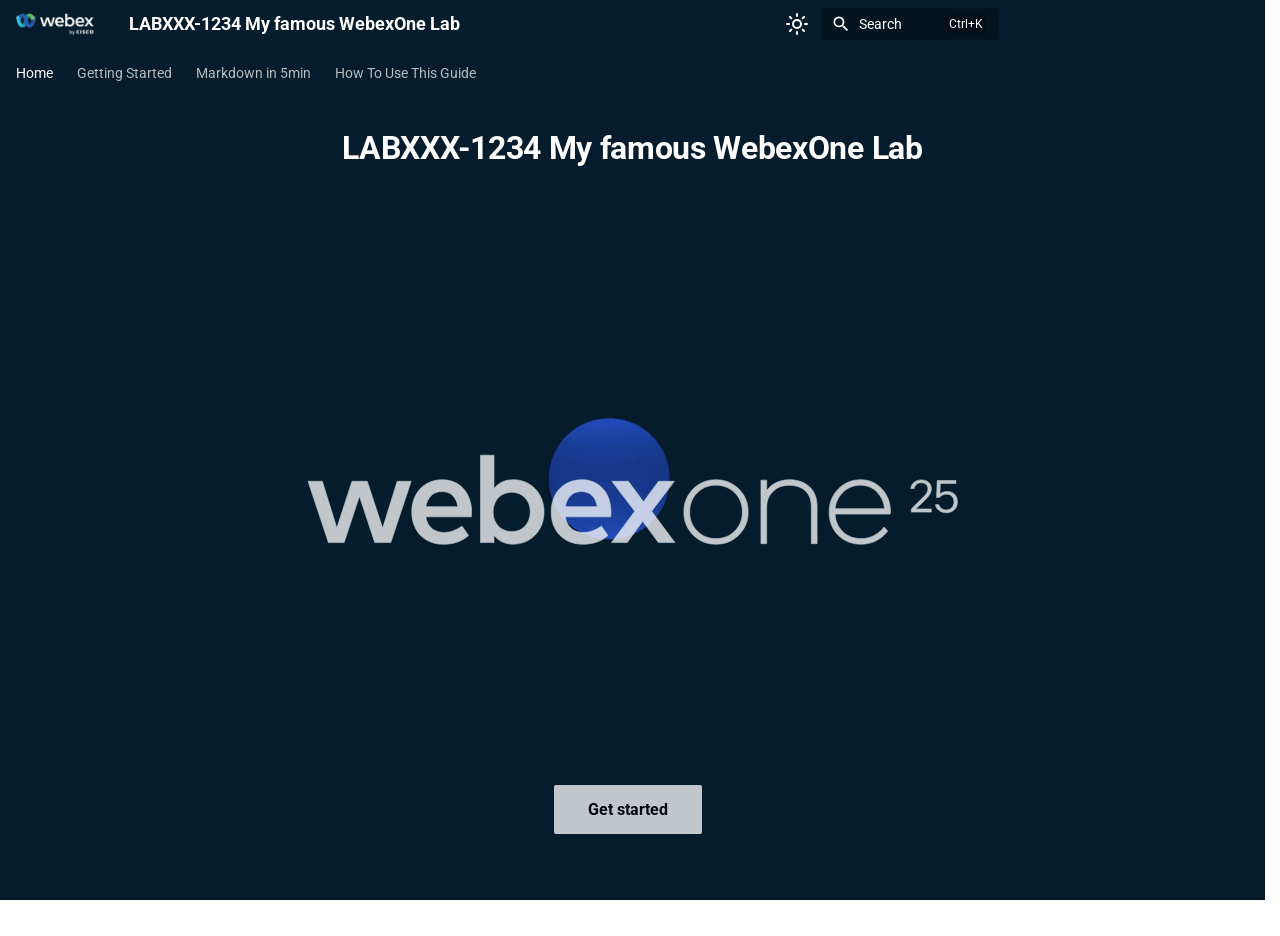
==== site/index.html @ 2a66da21 "first init" ====
<!-- Custom HTML site displayed as the Home chapter -->


<!doctype html>
<html lang="en" class="no-js">
  <head>
    
      <meta charset="utf-8">
      <meta name="viewport" content="width=device-width,initial-scale=1">
      
        <meta name="description" content="LABXXX-1234 My famous WebexOne Lab">
      
      
        <meta name="author" content="<your name here>">
      
      
      
      
        <link rel="next" href="./intro/">
      
      
        
      
      
      <link rel="icon" href="./template_assets/webex75.png">
      <meta name="generator" content="zensical-0.0.27">
    
    
      
        <title>Home - LABXXX-1234 My famous WebexOne Lab</title>
      
    
    
      
        
      
      <link rel="stylesheet" href="./assets/stylesheets/classic/main.d9d44b50.min.css">
      
        
          
        
        <link rel="stylesheet" href="./assets/stylesheets/classic/palette.7dc9a0ad.min.css">
      
      


    
    
      
    
    
      
        
        
        <link rel="preconnect" href="https://fonts.gstatic.com" crossorigin>
        <link rel="stylesheet" href="https://fonts.googleapis.com/css?family=Roboto:300,300i,400,400i,500,500i,700,700i%7CRoboto+Mono:400,400i,700,700i&display=fallback">
        <style>:root{--md-text-font:"Roboto";--md-code-font:"Roboto Mono"}</style>
      
    
    
      <link rel="stylesheet" href="./stylesheets/extra.css">
    
    <script>__md_scope=new URL(".",location),__md_hash=e=>[...e].reduce(((e,t)=>(e<<5)-e+t.charCodeAt(0)),0),__md_get=(e,t=localStorage,a=__md_scope)=>JSON.parse(t.getItem(a.pathname+"."+e)),__md_set=(e,t,a=localStorage,_=__md_scope)=>{try{a.setItem(_.pathname+"."+e,JSON.stringify(t))}catch(e){}},document.documentElement.setAttribute("data-platform",navigator.platform)</script>
    
      

    
    
  </head>
  
  
    
    
      
    
    
    
    
    <body dir="ltr" data-md-color-scheme="default" data-md-color-primary="indigo" data-md-color-accent="indigo">
  
    
    <input class="md-toggle" data-md-toggle="drawer" type="checkbox" id="__drawer" autocomplete="off">
    <input class="md-toggle" data-md-toggle="search" type="checkbox" id="__search" autocomplete="off">
    <label class="md-overlay" for="__drawer" aria-label="Navigation"></label>
    <div data-md-component="skip">
      
        <a href="#__skip" class="md-skip">
          Skip to content
        </a>
      
    </div>
    <div data-md-component="announce">
      
    </div>
    
    
      

<header class="md-header" data-md-component="header">
  <nav class="md-header__inner md-grid" aria-label="Header">
    <a href="" title="LABXXX-1234 My famous WebexOne Lab" class="md-header__button md-logo" aria-label="LABXXX-1234 My famous WebexOne Lab" data-md-component="logo">
      
  <img src="./template_assets/webexLogo91.png" alt="LABXXX-1234 My famous WebexOne Lab">

    </a>
    <label class="md-header__button md-icon" for="__drawer" aria-label="Navigation">
      
      <svg xmlns="http://www.w3.org/2000/svg" viewBox="0 0 24 24"><path d="M3 6h18v2H3zm0 5h18v2H3zm0 5h18v2H3z"/></svg>
    </label>
    <div class="md-header__title" data-md-component="header-title">
      <div class="md-header__ellipsis">
        <div class="md-header__topic">
          <span class="md-ellipsis">
            LABXXX-1234 My famous WebexOne Lab
          </span>
        </div>
        <div class="md-header__topic" data-md-component="header-topic">
          <span class="md-ellipsis">
            
              Home
            
          </span>
        </div>
      </div>
    </div>
    
      
        <form class="md-header__option" data-md-component="palette">
  
    
    
    
    <input class="md-option" data-md-color-media="none" data-md-color-scheme="default" data-md-color-primary="indigo" data-md-color-accent="indigo"  aria-label="Switch to dark mode"  type="radio" name="__palette" id="__palette_0">
    
      <label class="md-header__button md-icon" title="Switch to dark mode" for="__palette_1" hidden>
        <svg xmlns="http://www.w3.org/2000/svg" fill="none" stroke="currentColor" stroke-linecap="round" stroke-linejoin="round" stroke-width="2" class="lucide lucide-sun" viewBox="0 0 24 24"><circle cx="12" cy="12" r="4"/><path d="M12 2v2M12 20v2M4.93 4.93l1.41 1.41M17.66 17.66l1.41 1.41M2 12h2M20 12h2M6.34 17.66l-1.41 1.41M19.07 4.93l-1.41 1.41"/></svg>
      </label>
    
  
    
    
    
    <input class="md-option" data-md-color-media="none" data-md-color-scheme="slate" data-md-color-primary="indigo" data-md-color-accent="indigo"  aria-label="Switch to light mode"  type="radio" name="__palette" id="__palette_1">
    
      <label class="md-header__button md-icon" title="Switch to light mode" for="__palette_0" hidden>
        <svg xmlns="http://www.w3.org/2000/svg" fill="none" stroke="currentColor" stroke-linecap="round" stroke-linejoin="round" stroke-width="2" class="lucide lucide-moon" viewBox="0 0 24 24"><path d="M20.985 12.486a9 9 0 1 1-9.473-9.472c.405-.022.617.46.402.803a6 6 0 0 0 8.268 8.268c.344-.215.825-.004.803.401"/></svg>
      </label>
    
  
</form>
      
    
    
      <script>var palette=__md_get("__palette");if(palette&&palette.color){if("(prefers-color-scheme)"===palette.color.media){var media=matchMedia("(prefers-color-scheme: light)"),input=document.querySelector(media.matches?"[data-md-color-media='(prefers-color-scheme: light)']":"[data-md-color-media='(prefers-color-scheme: dark)']");palette.color.media=input.getAttribute("data-md-color-media"),palette.color.scheme=input.getAttribute("data-md-color-scheme"),palette.color.primary=input.getAttribute("data-md-color-primary"),palette.color.accent=input.getAttribute("data-md-color-accent")}for(var[key,value]of Object.entries(palette.color))document.body.setAttribute("data-md-color-"+key,value)}</script>
    
    
    
      
      
        <label class="md-header__button md-icon" for="__search" aria-label="Search">
          
          <svg xmlns="http://www.w3.org/2000/svg" viewBox="0 0 24 24"><path d="M9.5 3A6.5 6.5 0 0 1 16 9.5c0 1.61-.59 3.09-1.56 4.23l.27.27h.79l5 5-1.5 1.5-5-5v-.79l-.27-.27A6.52 6.52 0 0 1 9.5 16 6.5 6.5 0 0 1 3 9.5 6.5 6.5 0 0 1 9.5 3m0 2C7 5 5 7 5 9.5S7 14 9.5 14 14 12 14 9.5 12 5 9.5 5"/></svg>
        </label>
        <div class="md-search" data-md-component="search" role="dialog" aria-label="Search">
  <button type="button" class="md-search__button">
    Search
  </button>
</div>
      
    
    <div class="md-header__source">
      
    </div>
  </nav>
  
</header>
    
    <div class="md-container" data-md-component="container">
      
      

        
          
            
<nav class="md-tabs" aria-label="Tabs" data-md-component="tabs">
  <div class="md-grid">
    <ul class="md-tabs__list">
      
        
  
  
  
    
  
  
    <li class="md-tabs__item md-tabs__item--active">
      <a href="" class="md-tabs__link">
        
  
  Home

      </a>
    </li>
  

      
        
  
  
  
  
    <li class="md-tabs__item">
      <a href="./intro/" class="md-tabs__link">
        
  
  Getting Started

      </a>
    </li>
  

      
        
  
  
  
  
    <li class="md-tabs__item">
      <a href="./markdown/" class="md-tabs__link">
        
  
  Markdown in 5min

      </a>
    </li>
  

      
        
  
  
  
  
    
    
      
  
  
  
  
    
    
      <li class="md-tabs__item">
        <a href="./howToUse/initialSetup/" class="md-tabs__link">
          
  
  How To Use This Guide

        </a>
      </li>
    
  

    
  

      
    </ul>
  </div>
</nav>
          
        
      
<style>
    .md-container {
        height: 100%;
        background: var(--md-primary-fg-color);
        /* background-image: url("template_assets/wx1Background.png"); */
        background-repeat: no-repeat;
        background-size: cover;
    }

    .md-main {
        flex-grow: 0;
        height: 0px;
        background: var(--md-primary-fg-color)
    }

    .md-main__inner {
        display: flex;
        height: 100%;
    }

    .tx-container {
        padding-top: .0rem;
        background: var(--md-primary-fg-color);

    }

    .tx-hero {
        margin: 32px 2.8rem;
        color: var(--md-primary-bg-color);
        justify-content: center;
        flex-direction: column;
    }

    .tx-hero h1 {
        margin-bottom: 1rem;
        color: currentColor;
        font-weight: 700
    }

    :root {
        .tx-hero__content {
            margin: 0;
            display: flex;
            flex-direction: column;
        }
    }

    .tx-hero__content {
        padding-bottom: 1rem;
        margin: 0 auto;
    }

    .tx-hero__logo {
        scale: 1;
        width: 65%;
        padding-bottom: 50px;
    }

    .tx-hero__image {
        width: 650px;
        /* height: 650px; */
        height: 65vh;
        order: 0;
        /* padding-right: 2.5rem; */

    }

    .tx-hero .md-button {
        margin-top: .5rem;
        margin-right: .5rem;
        color: var(--md-primary-bg-color)
    }

    .tx-hero .md-button--primary {
        background-color: var(--md-primary-bg-color);
        color: rgb(0, 0, 0);
        border-color: var(--md-primary-bg-color)
    }

    .tx-hero .md-button:focus,
    .tx-hero .md-button:hover {
        background-color: var(--md-accent-fg-color);
        color: var(--md-default-bg-color);
        border-color: var(--md-accent-fg-color)
    }

    .feature-item h2 svg {
        height: 30px;
        float: left;
        margin-right: 10px;
        transform: translateY(10%);
    }

    .top-hr {
        margin-top: 42px;
        background: var(--md-primary-fg-color)
    }

    .feature-item {
        font-family: 'Lato', sans-serif;
        font-weight: 300;
        box-sizing: border-box;
        padding: 0 15px;
        word-break: break-word
    }

    .feature-item h2 {
        color: var(--md-default-fg-color);
        font-weight: 300;
        font-size: 25px;
        white-space: nowrap;
        overflow: hidden;
        text-overflow: ellipsis;
        line-height: normal;
        margin-top: 20px;
        margin-bottom: 10px;
        font-family: inherit;
    }

    .feature-item p {
        font-size: 16px;
        line-height: 1.8em;
        text-rendering: optimizeLegibility;
        -webkit-font-smoothing: antialiased;
        color: var(--md-default-fg-color);
        margin: 0 0 10px;
        display: block;
    }

    .feature-item path {
        fill: var(--md-default-fg-color);
    }

    @media screen and (max-width:30em) {
        .tx-hero h1 {
            font-size: 1.4rem
        }
    }

    @media screen and (min-width:60em) {
        .md-sidebar--secondary {
            display: none
        }

        .tx-hero {
            display: flex;
            align-items: center;
            justify-content: center;
        }

        .tx-hero__content {
            /* max-width: 22rem; */
            margin-top: 3.5rem;
            margin-bottom: 3.5rem;
            margin-left: 1.0rem;
            margin-right: 4.0rem;
            align-items: center;
        }
    }

    @media screen and (min-width:76.25em) {
        .md-sidebar--primary {
            display: none
        }

        .top-hr {
            width: 100%;
            display: flex;
            max-width: 61rem;
            margin-right: auto;
            margin-left: auto;
            padding: 0 .2rem;
        }

        .bottom-hr {
            margin-top: 10px;
            width: 100%;
            display: flex;
            max-width: 61rem;
            margin-right: auto;
            margin-left: auto;
            padding: 0 .2rem;
        }

        .feature-item {
            flex: 1;
            min-width: 0;
        }
    }

    .hr {
        border-bottom: 1px solid #eee;
        width: 100%;
        margin: 20px 0;
    }

    .text-center {
        text-align: center;
        padding-right: 15px;
        padding-left: 15px;
        margin-right: auto;
        margin-left: auto;
        margin-top: 15px;
        font-family: 'Lato', sans-serif;
        font-size: 23px;
        font-weight: 300;
        padding-bottom: 10px;
    }

    .logos {
        display: flex;
        align-items: center;
        justify-content: center;
        flex-flow: row wrap;
        margin: 0 auto;
    }

    .logos img {
        flex: 1 1 auto;
        padding: 25px;
        max-height: 130px;
        vertical-align: middle;
    }

    .hr-logos {
        margin-top: 0;
        margin-bottom: 30px;
    }

    .md-footer-meta__inner {
        display: flex;
        flex-wrap: wrap;
        justify-content: space-between;
        margin-top: 1.0rem;
    }

    .md-footer-social {
        padding-top: 20px;
    }

    .neat {
        position: absolute;
        animation: fadeEm;

        /* animation-iteration-count: infinite; */

    }

    .event {
        /* position: absolute; */
        /* bottom: 25em; */
        display: flex;
        justify-content: center;
        bottom:50%;
        position:relative;

    }

    .hold {
        /* position: absolute; */
        animation: fadein;
        animation-fill-mode: forwards;
        /* width: 600px; */
    }

    g {
        font-size: 7em;
        text-shadow: 2px 2px 4px black;
    }

    sup {
        font-size: .5em;
    }

    @keyframes fadeEm {
        0% {
            opacity: 0
        }

        20% {
            opacity: 1
        }

        50% {
            opacity: 0;
        }

        100% {
            opacity: 0
        }
    }

    @keyframes fadein {
        0% {
            opacity: 0
        }

        /* 20% {
            opacity: 1
        } */

        90% {
            opacity: .5;
        }

        100% {
            opacity: .75;
        }
    }

    #one {
        animation-duration: 10s;
        opacity: 0;
        animation-delay: 1s;

    }

    #two {
        animation-duration: 10s;
        opacity: 0;
        animation-delay: 5s;
    }

    #three {
        animation-duration: 10s;
        opacity: 0;
        animation-delay: 8s;
        /* display:none; */
    }

    #four {
        animation-duration: 3s;
        opacity: 0;
        animation-delay: 10s;
        /* display:none; */
    }

    #five {
        animation-duration: 80ms;
        opacity: 0;
        animation-delay: 13s;
    }

    #six {
        animation-duration: 80ms;
        opacity: 0;
        animation-delay: 14s;
    }

    svg {
        fill: azure;
        stroke: azure;
    }
</style>

<!-- Main site Entry button descriptions -->
<section class="tx-container">
    <div class="md-grid md-typeset">
        <div class="tx-hero">

            <div class="tx-hero__content">
                <!-- <div class="tx-hero__logo">
                    <img src="template_assets/logo.png" draggable="false">
                </div> -->
                <h1>
                    <script>
                        var title = document.querySelector('meta[name="description"]').content
                        const lab = title
                        // .split(" ")[0]
                        document.write(lab)
                    </script>
                </h1>
                <div class="tx-hero__image">

                    <div id="one" class="neat"><svg width="600" height="600" viewBox="0 0 128 128"
                            xmlns="http://www.w3.org/2000/svg">

                            <!-- <path
                                d="M480-40q-112 0-206-51T120-227v107H40v-240h240v80h-99q48 72 126.5 116T480-120q75 0 140.5-28.5t114-77q48.5-48.5 77-114T840-480h80q0 91-34.5 171T791-169q-60 60-140 94.5T480-40ZM40-480q0-91 34.5-171T169-791q60-60 140-94.5T480-920q112 0 206 51t154 136v-107h80v240H680v-80h99q-48-72-126.5-116T480-840q-75 0-140.5 28.5t-114 77q-48.5 48.5-77 114T120-480H40Zm440 240q21 0 35.5-14.5T530-290q0-21-14.5-36T480-341q-21 0-35.5 14.5T430-291q0 21 14.5 36t35.5 15Zm-36-152h73q0-36 8.5-54t34.5-44q35-35 46.5-56.5T618-598q0-56-40-89t-98-33q-50 0-86 26t-52 74l66 28q7-26 26.5-43t45.5-17q27 0 45.5 15.5T544-595q0 17-8 34t-34 40q-33 29-45.5 56.5T444-392Z" /> -->
                            <path
                                d="M27.9,87.44a2,2,0,0,0-2,2v6.94a49.43,49.43,0,0,1,2.46-67A51.69,51.69,0,0,1,64.94,14h1.23a2,2,0,0,0,0-4H64.94A55.69,55.69,0,0,0,25.51,26.59a53.4,53.4,0,0,0-2.24,72.85H15.9a2,2,0,0,0,0,4h12a2,2,0,0,0,2-2v-12A2,2,0,0,0,27.9,87.44Z" />
                            <path
                                d="M107.46,32h7.88a2,2,0,0,0,0-4h-12a2,2,0,0,0-2,2V42a2,2,0,1,0,4,0V35.89A50,50,0,0,1,114,64.05c0,27.54-22.85,50-50.87,50h-1.3a2,2,0,1,0,0,4h1.3C93.36,118,118,93.8,118,64.06A54,54,0,0,0,107.46,32Z" />
                            <path d="M64,54A10,10,0,1,0,74,64,10,10,0,0,0,64,54Zm0,16a6,6,0,1,1,6-6A6,6,0,0,1,64,70Z" />
                            <path
                                d="M64.42,92A5.6,5.6,0,0,0,70,86.32a1.54,1.54,0,0,1,1-1.47,20.75,20.75,0,0,0,2.73-1.14,1.56,1.56,0,0,1,1.78.31l.07.08a5.6,5.6,0,0,0,7.89,0,2,2,0,0,0-2.83-2.83,1.59,1.59,0,0,1-2.23,0l-.07-.07A5.55,5.55,0,0,0,72,80.13a19.48,19.48,0,0,1-2.23.93A5.57,5.57,0,0,0,66,86.42,1.58,1.58,0,0,1,64.42,88h-.84A1.61,1.61,0,0,1,62,86.32a5.55,5.55,0,0,0-3.74-5.26A18.9,18.9,0,0,1,56,80.13a5.56,5.56,0,0,0-6.4,1.08l-.06.06a1.59,1.59,0,0,1-2.23,0l-.6-.6a1.53,1.53,0,0,1-.46-1.11,1.56,1.56,0,0,1,.46-1.12l.07-.07A5.55,5.55,0,0,0,47.87,72a17.36,17.36,0,0,1-.93-2.24A5.58,5.58,0,0,0,41.58,66,1.58,1.58,0,0,1,40,64.42v-.84A1.61,1.61,0,0,1,41.68,62a5.53,5.53,0,0,0,5.26-3.75A17.84,17.84,0,0,1,47.87,56a5.55,5.55,0,0,0-1.07-6.39l-.07-.07a1.59,1.59,0,0,1,0-2.23l.6-.6a1.59,1.59,0,0,1,2.26,0,5.59,5.59,0,0,0,6.49,1,13.79,13.79,0,0,1,2.05-.9A5.66,5.66,0,0,0,62,41.58,1.58,1.58,0,0,1,63.58,40h.84A1.61,1.61,0,0,1,66,41.68a5.53,5.53,0,0,0,3.74,5.26,18.9,18.9,0,0,1,2.24.93,5.54,5.54,0,0,0,6.38-1.06l.08-.08a1.59,1.59,0,0,1,2.23,0l.6.6a1.59,1.59,0,0,1,0,2.23l-.07.07A5.55,5.55,0,0,0,80.13,56a17.6,17.6,0,0,1,.93,2.24A5.57,5.57,0,0,0,86.42,62,1.58,1.58,0,0,1,88,63.58v.84A1.61,1.61,0,0,1,86.32,66a5.55,5.55,0,0,0-5.26,3.74,17.44,17.44,0,0,1-2,4.18,2,2,0,0,0,3.34,2.21,22.35,22.35,0,0,0,2.5-5.1,1.58,1.58,0,0,1,1.57-1A5.58,5.58,0,0,0,92,64.42v-.84A5.6,5.6,0,0,0,86.32,58a1.54,1.54,0,0,1-1.47-1,24.12,24.12,0,0,0-1.13-2.73,1.54,1.54,0,0,1,.3-1.78l.08-.07a5.6,5.6,0,0,0,0-7.89l-.6-.6a5.59,5.59,0,0,0-7.88,0l-.08.09a1.54,1.54,0,0,1-1.78.3A22.14,22.14,0,0,0,71,43.15a1.58,1.58,0,0,1-1-1.57A5.58,5.58,0,0,0,64.42,36h-.84A5.58,5.58,0,0,0,58,41.58a1.63,1.63,0,0,1-1.17,1.52,19.56,19.56,0,0,0-2.62,1.15,1.56,1.56,0,0,1-1.82-.35,5.6,5.6,0,0,0-7.89,0l-.6.6a5.6,5.6,0,0,0,0,7.89l.08.07a1.54,1.54,0,0,1,.3,1.78A22.14,22.14,0,0,0,43.15,57a1.58,1.58,0,0,1-1.57,1A5.58,5.58,0,0,0,36,63.58v.84A5.6,5.6,0,0,0,41.68,70a1.54,1.54,0,0,1,1.47,1,21.65,21.65,0,0,0,1.13,2.74,1.54,1.54,0,0,1-.3,1.78l-.08.07a5.59,5.59,0,0,0,0,7.89l.6.6a5.6,5.6,0,0,0,7.9,0l.06-.07a1.54,1.54,0,0,1,1.78-.3A21.65,21.65,0,0,0,57,84.85a1.58,1.58,0,0,1,1,1.57A5.58,5.58,0,0,0,63.58,92Z" />

                        </svg></div>
                    <div id="two" class="neat"> <svg width="600" height="600" viewBox="0 0 128 128"
                            xmlns="http://www.w3.org/2000/svg">
                            <!-- <path
                                d="M480-80q-33 0-56.5-23.5T400-160h160q0 33-23.5 56.5T480-80ZM320-200v-80h320v80H320Zm10-120q-69-41-109.5-110T180-580q0-125 87.5-212.5T480-880q125 0 212.5 87.5T780-580q0 81-40.5 150T630-320H330Zm24-80h252q45-32 69.5-79T700-580q0-92-64-156t-156-64q-92 0-156 64t-64 156q0 54 24.5 101t69.5 79Zm126 0Z" /> -->
                            <path
                                d="M70.38,116H59a7,7,0,0,1,0-14H77a3,3,0,0,0,3-3,3,3,0,0,0-3-3H44a2,2,0,0,1-1.28-3.54l12-10,5.82-4.65C56.81,74.54,50,67.06,50,56c0-6.32,2.69-11.49,7.39-14.18a13.53,13.53,0,0,1,13.54,0C75.47,44.45,78.05,49.63,78,56c-.08,10.09-6.83,17.81-10.2,21,4.93.9,10.67-.44,15.69-3.78C91.44,68,96,58.76,96,48A32.08,32.08,0,0,0,85.34,24.15,32,32,0,1,0,46.74,75a2,2,0,1,1-2.16,3.37A36,36,0,1,1,100,48c0,12.13-5.21,22.55-14.29,28.6-6.92,4.6-15.14,5.93-21.7,3.55l-6.76,5.41L49.52,92H77a7,7,0,1,1,0,14H59a3,3,0,0,0,0,6H70.38a2,2,0,0,1,0,4ZM64.21,44a9.62,9.62,0,0,0-4.83,1.3C55.91,47.28,54,51.08,54,56c0,10,6.74,16.75,9.73,19.26l1-.78C67.51,71.86,73.93,64.92,74,56c0-5-1.77-8.8-5.09-10.74A9.31,9.31,0,0,0,64.21,44Z" />
                        </svg></div>
                    <div id="three" class="neat"><svg xmlns="http://www.w3.org/2000/svg" width="600" height="600"
                            viewBox="0 0 128 128" xmlns="http://www.w3.org/2000/svg">
                            <!-- <path
                                d="M309-389q29 29 71 29t71-29l160-160q29-29 29-71t-29-71q-29-29-71-29t-71 29q-37-13-73-6t-61 32q-25 25-32 61t6 73q-29 29-29 71t29 71ZM240-80v-172q-57-52-88.5-121.5T120-520q0-150 105-255t255-105q125 0 221.5 73.5T827-615l52 205q5 19-7 34.5T840-360h-80v120q0 33-23.5 56.5T680-160h-80v80h-80v-160h160v-200h108l-38-155q-23-91-98-148t-172-57q-116 0-198 81t-82 197q0 60 24.5 114t69.5 96l26 24v208h-80Zm254-360Z" /> -->
                            <path
                                d="M102,90.23v-5A23.21,23.21,0,0,0,78.83,62H77.3l5.07-5.06a2,2,0,1,0-2.83-2.83l-8.48,8.47a3.76,3.76,0,0,0-.25.31.59.59,0,0,1,0,.08c0,.09-.1.17-.14.26s0,.08,0,.12a1.17,1.17,0,0,0-.07.25,2,2,0,0,0,0,.8,1.17,1.17,0,0,0,.07.25s0,.08,0,.12.09.17.14.26a.3.3,0,0,1,0,.08,3.76,3.76,0,0,0,.25.31l8.48,8.47a2,2,0,0,0,1.41.59,2,2,0,0,0,1.42-3.42L77.3,66h1.53A19.21,19.21,0,0,1,98,85.19v5a10,10,0,1,0,4,0ZM100,106a6,6,0,1,1,6-6A6,6,0,0,1,100,106Z" />
                            <path
                                d="M65.42,71.06l-.31-.25L65,70.73l-.2-.1a1.39,1.39,0,0,0-.19-.06l-.18,0a1.71,1.71,0,0,0-.78,0l-.17,0a1.17,1.17,0,0,0-.2.06l-.2.1-.15.08a2.48,2.48,0,0,0-.3.25l-8.48,8.48a2,2,0,0,0,0,2.83,2,2,0,0,0,2.83,0L62,77.3v1.53A19.21,19.21,0,0,1,42.81,98H38V92a2,2,0,0,0-2-2H20a2,2,0,0,0-2,2v16a2,2,0,0,0,2,2H36a2,2,0,0,0,2-2v-6h4.83A23.21,23.21,0,0,0,66,78.83V77.3l5.06,5.07a2,2,0,0,0,2.83-2.83ZM34,106H22V94H34Z" />
                            <path
                                d="M108,18H92a2,2,0,0,0-2,2v6H85.19A23.21,23.21,0,0,0,62,49.17V50.7l-5.06-5.07a2,2,0,0,0-2.83,2.83l8.48,8.48a2.48,2.48,0,0,0,.3.25l.08,0,.26.14.12,0a1.17,1.17,0,0,0,.25.07,2,2,0,0,0,.8,0,1.17,1.17,0,0,0,.25-.07l.12,0,.26-.14.08,0,.31-.25,8.47-8.48a2,2,0,0,0-2.83-2.83L66,50.7V49.17A19.21,19.21,0,0,1,85.19,30H90v6a2,2,0,0,0,2,2h16a2,2,0,0,0,2-2V20A2,2,0,0,0,108,18Zm-2,16H94V22h12Z" />
                            <path
                                d="M26,37.77v5A23.21,23.21,0,0,0,49.17,66H50.7l-5.07,5.06a2,2,0,1,0,2.83,2.83l8.48-8.47a3.76,3.76,0,0,0,.25-.31.3.3,0,0,1,0-.08c.05-.09.1-.17.14-.26s0-.08,0-.12a1.17,1.17,0,0,0,.07-.25,2,2,0,0,0,0-.8,1.17,1.17,0,0,0-.07-.25s0-.08,0-.12-.09-.17-.14-.26l0-.08a3.76,3.76,0,0,0-.25-.31l-8.48-8.47a2,2,0,0,0-2.83,2.83L50.7,62H49.17A19.21,19.21,0,0,1,30,42.81v-5a10,10,0,1,0-4,0ZM28,22a6,6,0,0,1,0,12h0a6,6,0,0,1,0-12Z" />

                        </svg></div>

                    <div id="four" class="hold"><br><br><img src="assets/webexOpen123456.gif"></div>
                    <!-- <img src="template_assets/wx1Splash_new.gif" draggable="false"> -->
                    <!-- <div id="five" class="hold event"></div> -->
                    <div id="five" class="hold event"><svg width="650" height="140" viewBox="0 0 1015 140" fill="none"
                            xmlns="http://www.w3.org/2000/svg">
                            <path
                                d="M139.236 40.7719H161.139L129.293 136.499H104.18L80.3254 64.2318L56.4706 136.499H31.846L1.21593e-05 40.7719H22.4018L45.0095 113.514L68.7124 40.7719H92.5672L116.574 113.913L139.236 40.7719Z"
                                fill="white" />
                            <path
                                d="M255.039 96.3308H184.017C184.674 101.265 186.535 105.965 189.439 110.018C192.03 113.558 195.516 116.353 199.544 118.119C203.654 119.871 208.085 120.753 212.556 120.707C217.515 120.687 222.43 119.792 227.075 118.065C231.89 116.319 236.387 113.805 240.39 110.622L250.832 125.507C245.513 130.152 239.311 133.687 232.594 135.905C225.686 138.056 218.482 139.119 211.244 139.055C202.338 139.221 193.542 137.068 185.73 132.81C178.339 128.692 172.288 122.553 168.295 115.12C164.109 107.498 162.017 98.6893 162.017 88.6942C161.84 79.5851 163.929 70.5738 168.1 62.4623C171.935 55.0587 177.804 48.8907 185.026 44.6759C192.605 40.3456 201.226 38.1494 209.965 38.3229C218.297 38.1644 226.503 40.3678 233.624 44.6759C240.548 48.9691 246.117 55.1143 249.694 62.4084C253.676 70.5563 255.657 79.5283 255.473 88.5863C255.44 90.5386 255.31 93.1273 255.039 96.3308ZM233.949 80.4428C232.807 72.9788 230.111 67.1831 225.861 63.0556C221.61 58.9281 216.167 56.8607 209.531 56.8535C202.36 56.8535 196.617 58.9712 192.301 63.2065C187.986 67.4419 185.224 73.1945 184.017 80.4643L233.949 80.4428Z"
                                fill="white" />
                            <path
                                d="M344.898 44.7625C352.206 49.094 358.2 55.3105 362.247 62.7538C366.437 70.746 368.625 79.6266 368.625 88.6405C368.625 97.6544 366.437 106.535 362.247 114.527C358.193 122.006 352.161 128.24 344.803 132.556C337.446 136.871 329.042 139.104 320.501 139.012C314.514 139.128 308.58 137.881 303.152 135.366C298.166 132.967 293.8 129.461 290.39 125.119V136.509H269.408V7.62939e-06H290.401V52.151C293.81 47.8089 298.177 44.3034 303.163 41.9042C308.591 39.3892 314.525 38.1422 320.512 38.2584C329.086 38.1665 337.52 40.4162 344.898 44.7625ZM333.393 115.218C337.764 112.548 341.283 108.699 343.542 104.119C345.855 99.2813 347.056 93.9918 347.056 88.6351C347.056 83.2784 345.855 77.989 343.542 73.1516C341.28 68.5734 337.761 64.7255 333.393 62.0527C328.766 59.3842 323.515 57.9707 318.166 57.9537C312.818 57.9366 307.558 59.3166 302.913 61.9556C298.539 64.6031 294.992 68.4086 292.667 72.9467C290.249 77.8267 288.991 83.1945 288.991 88.6351C288.991 94.0757 290.249 99.4435 292.667 104.324C294.992 108.862 298.539 112.667 302.913 115.315C307.558 117.954 312.818 119.334 318.166 119.317C323.515 119.3 328.766 117.886 333.393 115.218Z"
                                fill="white" />
                            <path
                                d="M472.724 96.3307H401.702C402.359 101.265 404.22 105.965 407.124 110.018C409.711 113.557 413.194 116.352 417.218 118.119C421.329 119.869 425.759 120.75 430.23 120.707C435.181 120.684 440.089 119.79 444.727 118.065C449.539 116.319 454.032 113.805 458.032 110.622L468.484 125.507C463.171 130.148 456.977 133.683 450.268 135.905C443.361 138.059 436.156 139.121 428.918 139.055C420.012 139.22 411.217 137.067 403.404 132.809C396.018 128.688 389.972 122.55 385.98 115.12C381.794 107.498 379.701 98.6893 379.701 88.6941C379.526 79.5865 381.612 70.5764 385.774 62.4622C389.611 55.0607 395.48 48.8934 402.7 44.6759C410.279 40.346 418.9 38.1499 427.639 38.3229C435.944 38.1616 444.125 40.3457 451.233 44.622C458.157 48.9152 463.725 55.0603 467.303 62.3544C471.28 70.5041 473.26 79.4749 473.082 88.5324C473.125 90.5386 472.984 93.1273 472.724 96.3307ZM451.623 80.4428C450.481 72.9788 447.785 67.183 443.535 63.0555C439.284 58.928 433.863 56.8607 427.27 56.8535C420.099 56.8535 414.356 58.9711 410.04 63.2065C405.725 67.4418 402.963 73.1944 401.756 80.4643L451.623 80.4428Z"
                                fill="white" />
                            <path
                                d="M572.872 136.499H547.054L522.647 103.224L498.542 136.499H473.929L510.188 87.6377L474.525 40.7719H500.342L523.883 72.7529L547.39 40.7719H572.199L536.645 87.4328L572.872 136.499Z"
                                fill="white" />
                            <path
                                d="M637.039 38.3226C622.845 38.3226 610.82 43.1872 601.257 52.7868C591.693 62.3865 586.89 74.4562 586.89 88.6939C586.89 102.932 591.715 115.001 601.257 124.59C610.799 134.179 622.824 139.065 637.039 139.065C651.254 139.065 663.192 134.201 672.821 124.601C682.45 115.001 687.362 102.932 687.362 88.6939C687.362 74.4562 682.471 62.3649 672.821 52.776C663.171 43.1872 651.146 38.3226 637.039 38.3226ZM637.039 130.253C625.188 130.253 615.602 126.391 607.763 118.388C599.923 110.385 596.02 100.699 596.02 88.64C596.02 76.5811 599.858 66.8951 607.763 58.8702C615.667 50.8453 625.253 47.0055 637.039 47.0055C648.825 47.0055 658.508 50.8993 666.467 58.8702C674.426 66.8412 678.308 76.6242 678.308 88.6292C678.308 100.634 674.437 110.417 666.478 118.377C658.519 126.338 648.88 130.253 637.039 130.253Z"
                                fill="white" />
                            <path
                                d="M783.119 49.3798C775.312 42.0452 764.686 38.324 751.446 38.324C742.595 38.1606 733.901 40.6649 726.507 45.5076C722.558 48.1136 719.091 51.3796 716.261 55.1612V38.9819H707.304V138.214H716.261V80.8969C716.261 71.1894 719.513 63.2615 726.182 56.7359C732.85 50.2103 741.037 47.0284 751.121 47.0284C762.268 47.0284 770.964 50.0054 776.96 55.873C782.956 61.7407 785.981 69.7009 785.981 79.9801V138.225H794.959V79.9801C794.959 67.0583 790.98 56.7575 783.119 49.3798Z"
                                fill="white" />
                            <path
                                d="M909.668 87.7241C909.386 73.7021 904.756 61.8374 895.908 52.475C891.759 47.9415 886.69 44.3358 881.035 41.8963C875.381 39.4568 869.271 38.239 863.108 38.3235C856.588 38.2112 850.114 39.4377 844.092 41.9264C838.069 44.4152 832.628 48.1126 828.107 52.7878C818.608 62.3766 813.794 74.4895 813.794 88.7919C813.794 103.288 818.478 115.423 827.738 124.839C836.998 134.255 848.947 139.066 863.205 139.066C879.47 139.066 893.187 132.821 903.921 120.514L905.493 118.713L899.627 112.338L897.632 114.495C893.402 119.296 888.304 123.265 882.604 126.198C876.608 129.006 870.036 130.38 863.412 130.211C851.625 130.211 842.17 126.479 834.482 118.799C827.467 111.799 823.639 102.803 822.945 92.0385H908.811L909.419 90.1833C909.633 89.3858 909.714 88.5585 909.657 87.7349L909.668 87.7241ZM823.151 83.4743C823.963 73.8728 828.229 64.8846 835.165 58.1592C838.801 54.5197 843.144 51.6555 847.93 49.7416C852.716 47.8278 857.843 46.9044 863 47.0279C867.88 46.9526 872.721 47.9045 877.206 49.821C881.691 51.7375 885.718 54.5753 889.023 58.1484C895.659 65.0097 899.655 73.9757 900.31 83.4743H823.151Z"
                                fill="white" />
                            <path
                                d="M996.717 89.9551C991.886 89.9551 987.877 88.5717 984.688 85.8048C982.015 83.5069 980.374 80.6463 979.764 77.2229H985.251C985.86 79.9428 987.291 82.0532 989.542 83.5538C991.558 84.8669 993.973 85.5235 996.787 85.5235C1000.49 85.5235 1003.45 84.2573 1005.65 81.7249C1007.67 79.427 1008.68 76.4725 1008.68 72.8615C1008.68 68.8285 1007.46 65.7333 1005.02 63.5761C1003 61.7472 1000.35 60.8327 997.068 60.8327C994.911 60.8327 992.871 61.3017 990.949 62.2396C989.026 63.1306 987.408 64.3733 986.095 65.9678H981.522L982.578 39.6591H1011.77V44.0908H987.361L986.728 60.7624C989.823 57.9955 993.645 56.6121 998.194 56.6121C1003.12 56.6121 1007.06 58.2065 1010.01 61.3954C1012.73 64.3499 1014.09 68.2423 1014.09 73.0726C1014.09 78.278 1012.31 82.4752 1008.75 85.6642C1005.56 88.5248 1001.55 89.9551 996.717 89.9551Z"
                                fill="white" />
                            <path
                                d="M946.73 52.0397H941.172C941.782 47.7253 943.775 44.3488 947.152 41.9102C950.106 39.7061 953.694 38.604 957.914 38.604C962.698 38.604 966.543 40.0109 969.451 42.8246C972.077 45.3101 973.39 48.4756 973.39 52.3211C973.39 55.6976 972.429 58.8397 970.506 61.7472C969.005 64.1389 966.285 67.234 962.346 71.0326L949.051 84.0463H973.249V88.9H942.017V84.0463L959.251 67.023C962.627 63.6934 964.925 61.0203 966.145 59.0038C967.411 56.9404 968.044 54.7362 968.044 52.3914C968.044 49.3432 967.012 46.9749 964.949 45.2867C963.12 43.786 960.728 43.0357 957.774 43.0357C954.538 43.0357 951.912 43.9502 949.895 45.7791C948.113 47.3736 947.058 49.4604 946.73 52.0397Z"
                                fill="white" />
                        </svg></div>
                </div>
                <!-- <p>
                    <script>
                        const descr = title.substring(title.indexOf(" ") + 1)
                        document.write(descr)
                    </script>
                </p> -->
                <div id="six" class="hold"><a href="overview/" title="Getting Started"
                        class="md-button md-button--primary">
                        Get started
                    </a></div>
            </div>
        </div>
    </div>
</section>


      <main class="md-main" data-md-component="main">
        <div class="md-main__inner md-grid">
          
            
              
              <div class="md-sidebar md-sidebar--primary" data-md-component="sidebar" data-md-type="navigation" >
                <div class="md-sidebar__scrollwrap">
                  <div class="md-sidebar__inner">
                    


  


  

<nav class="md-nav md-nav--primary md-nav--lifted md-nav--integrated" aria-label="Navigation" data-md-level="0">
  <label class="md-nav__title" for="__drawer">
    <a href="" title="LABXXX-1234 My famous WebexOne Lab" class="md-nav__button md-logo" aria-label="LABXXX-1234 My famous WebexOne Lab" data-md-component="logo">
      
  <img src="./template_assets/webexLogo91.png" alt="LABXXX-1234 My famous WebexOne Lab">

    </a>
    LABXXX-1234 My famous WebexOne Lab
  </label>
  
  <ul class="md-nav__list" data-md-scrollfix>
    
      
      
  
  
    
  
  
  
    <li class="md-nav__item md-nav__item--active">
      
      <input class="md-nav__toggle md-toggle" type="checkbox" id="__toc">
      
      
      
      <a href="" class="md-nav__link md-nav__link--active">
        
  
  
  <span class="md-ellipsis">
    
  
    Home
  

    
  </span>
  
  

      </a>
      
    </li>
  

    
      
      
  
  
  
  
    <li class="md-nav__item">
      <a href="./intro/" class="md-nav__link">
        
  
  
    <svg xmlns="http://www.w3.org/2000/svg" fill="none" stroke="currentColor" stroke-linecap="round" stroke-linejoin="round" stroke-width="2" class="lucide lucide-rocket" viewBox="0 0 24 24"><path d="M4.5 16.5c-1.5 1.26-2 5-2 5s3.74-.5 5-2c.71-.84.7-2.13-.09-2.91a2.18 2.18 0 0 0-2.91-.09M12 15l-3-3a22 22 0 0 1 2-3.95A12.88 12.88 0 0 1 22 2c0 2.72-.78 7.5-6 11a22.4 22.4 0 0 1-4 2"/><path d="M9 12H4s.55-3.03 2-4c1.62-1.08 5 0 5 0M12 15v5s3.03-.55 4-2c1.08-1.62 0-5 0-5"/></svg>
  
  <span class="md-ellipsis">
    
  
    Getting Started
  

    
  </span>
  
  

      </a>
    </li>
  

    
      
      
  
  
  
  
    <li class="md-nav__item">
      <a href="./markdown/" class="md-nav__link">
        
  
  
    <svg xmlns="http://www.w3.org/2000/svg" viewBox="0 0 24 24"><path d="M22.27 19.385H1.73A1.73 1.73 0 0 1 0 17.655V6.345a1.73 1.73 0 0 1 1.73-1.73h20.54A1.73 1.73 0 0 1 24 6.345v11.308a1.73 1.73 0 0 1-1.73 1.731zM5.769 15.923v-4.5l2.308 2.885 2.307-2.885v4.5h2.308V8.078h-2.308l-2.307 2.885-2.308-2.885H3.46v7.847zM21.232 12h-2.309V8.077h-2.307V12h-2.308l3.461 4.039z"/></svg>
  
  <span class="md-ellipsis">
    
  
    Markdown in 5min
  

    
  </span>
  
  

      </a>
    </li>
  

    
      
      
  
  
  
  
    
    
      
        
      
        
      
    
    
    
      
      
    
    
    <li class="md-nav__item md-nav__item--nested">
      
        
        
          
        
        <input class="md-nav__toggle md-toggle md-toggle--indeterminate" type="checkbox" id="__nav_4" >
        
          
          <label class="md-nav__link" for="__nav_4" id="__nav_4_label" tabindex="0">
            
  
  
  <span class="md-ellipsis">
    
  
    How To Use This Guide
  

    
  </span>
  
  

            <span class="md-nav__icon md-icon"></span>
          </label>
        
        <nav class="md-nav" data-md-level="1" aria-labelledby="__nav_4_label" aria-expanded="false">
          <label class="md-nav__title" for="__nav_4">
            <span class="md-nav__icon md-icon"></span>
            
  
    How To Use This Guide
  

          </label>
          <ul class="md-nav__list" data-md-scrollfix>
            
              
                
  
  
  
  
    
    
      
        
      
        
      
        
      
    
    
    
      
      
    
    
    <li class="md-nav__item md-nav__item--nested">
      
        
        
          
        
        <input class="md-nav__toggle md-toggle md-toggle--indeterminate" type="checkbox" id="__nav_4_1" >
        
          
          <label class="md-nav__link" for="__nav_4_1" id="__nav_4_1_label" tabindex="0">
            
  
  
  <span class="md-ellipsis">
    
  
    Setting up and using the tool
  

    
  </span>
  
  

            <span class="md-nav__icon md-icon"></span>
          </label>
        
        <nav class="md-nav" data-md-level="2" aria-labelledby="__nav_4_1_label" aria-expanded="false">
          <label class="md-nav__title" for="__nav_4_1">
            <span class="md-nav__icon md-icon"></span>
            
  
    Setting up and using the tool
  

          </label>
          <ul class="md-nav__list" data-md-scrollfix>
            
              
                
  
  
  
  
    <li class="md-nav__item">
      <a href="./howToUse/initialSetup/" class="md-nav__link">
        
  
  
  <span class="md-ellipsis">
    
  
    Initial Setup
  

    
  </span>
  
  

      </a>
    </li>
  

              
            
              
                
  
  
  
  
    <li class="md-nav__item">
      <a href="./howToUse/postInitial/" class="md-nav__link">
        
  
  
  <span class="md-ellipsis">
    
  
    Using the tool after the initial setup
  

    
  </span>
  
  

      </a>
    </li>
  

              
            
              
                
  
  
  
  
    <li class="md-nav__item">
      <a href="./howToUse/syncChanges/" class="md-nav__link">
        
  
  
  <span class="md-ellipsis">
    
  
    Publishing your changes
  

    
  </span>
  
  

      </a>
    </li>
  

              
            
          </ul>
        </nav>
      
    </li>
  

              
            
              
                
  
  
  
  
    
    
      
        
      
        
      
        
      
    
    
    
      
      
    
    
    <li class="md-nav__item md-nav__item--nested">
      
        
        
          
        
        <input class="md-nav__toggle md-toggle md-toggle--indeterminate" type="checkbox" id="__nav_4_2" >
        
          
          <label class="md-nav__link" for="__nav_4_2" id="__nav_4_2_label" tabindex="0">
            
  
  
  <span class="md-ellipsis">
    
  
    Styling and Advanced Features
  

    
  </span>
  
  

            <span class="md-nav__icon md-icon"></span>
          </label>
        
        <nav class="md-nav" data-md-level="2" aria-labelledby="__nav_4_2_label" aria-expanded="false">
          <label class="md-nav__title" for="__nav_4_2">
            <span class="md-nav__icon md-icon"></span>
            
  
    Styling and Advanced Features
  

          </label>
          <ul class="md-nav__list" data-md-scrollfix>
            
              
                
  
  
  
  
    <li class="md-nav__item">
      <a href="./howToUse/references/" class="md-nav__link">
        
  
  
  <span class="md-ellipsis">
    
  
    Markdown and Other References
  

    
  </span>
  
  

      </a>
    </li>
  

              
            
              
                
  
  
  
  
    <li class="md-nav__item">
      <a href="./howToUse/customFeatures/" class="md-nav__link">
        
  
  
  <span class="md-ellipsis">
    
  
    Custom Features
  

    
  </span>
  
  

      </a>
    </li>
  

              
            
              
                
  
  
  
  
    <li class="md-nav__item">
      <a href="./howToUse/admonition/" class="md-nav__link">
        
  
  
  <span class="md-ellipsis">
    
  
    Custom Admonitions
  

    
  </span>
  
  

      </a>
    </li>
  

              
            
          </ul>
        </nav>
      
    </li>
  

              
            
          </ul>
        </nav>
      
    </li>
  

    
  </ul>
</nav>
                  </div>
                </div>
              </div>
            
            
          
          
            <div class="md-content" data-md-component="content">
              
                



  


              
              <article class="md-content__inner md-typeset">
                 
              </article>
            </div>
          
          
  <script>var tabs=__md_get("__tabs");if(Array.isArray(tabs))e:for(var set of document.querySelectorAll(".tabbed-set")){var labels=set.querySelector(".tabbed-labels");for(var tab of tabs)for(var label of labels.getElementsByTagName("label"))if(label.innerText.trim()===tab){var input=document.getElementById(label.htmlFor);input.checked=!0;continue e}}</script>

<script>var target=document.getElementById(location.hash.slice(1));target&&target.name&&(target.checked=target.name.startsWith("__tabbed_"))</script>
        </div>
        
          <button type="button" class="md-top md-icon" data-md-component="top" hidden>
  
  <svg xmlns="http://www.w3.org/2000/svg" viewBox="0 0 24 24"><path d="M13 20h-2V8l-5.5 5.5-1.42-1.42L12 4.16l7.92 7.92-1.42 1.42L13 8z"/></svg>
  Back to top
</button>
        
      </main>
       
    </div>
    <div class="md-dialog" data-md-component="dialog">
      <div class="md-dialog__inner md-typeset"></div>
    </div>
    
    
    
      
      
      
      <script id="__config" type="application/json">{"annotate":null,"base":".","features":["announce.dismiss","content.code.annotate","content.code.copy","content.code.select","content.footnote.tooltips","content.tabs.link","content.tooltips","header.autohide","navigation.expand","navigation.footer","navigation.indexes","navigation.instant","navigation.instant.prefetch","navigation.path","navigation.tabs","navigation.top","search.highlight","toc.integrate"],"search":"./assets/javascripts/workers/search.e2d2d235.min.js","tags":null,"translations":{"clipboard.copied":"Copied to clipboard","clipboard.copy":"Copy to clipboard","search.result.more.one":"1 more on this page","search.result.more.other":"# more on this page","search.result.none":"No matching documents","search.result.one":"1 matching document","search.result.other":"# matching documents","search.result.placeholder":"Type to start searching","search.result.term.missing":"Missing","select.version":"Select version"},"version":null}</script>
    
    
      <script src="./assets/javascripts/bundle.5fd3284f.min.js"></script>
      
        <script src="./template_assets/js/newLoad.js"></script>
      
        <script src="./template_assets/js/setInfo.js"></script>
      
    
  </body>
</html>
---- site/assets/stylesheets/classic/main.d9d44b50.min.css ----
@charset "UTF-8";html{-webkit-text-size-adjust:none;-moz-text-size-adjust:none;text-size-adjust:none;box-sizing:border-box}*,:after,:before{box-sizing:inherit}@media (prefers-reduced-motion){*,:after,:before{transition:none!important}}body{margin:0}a,button,input,label{-webkit-tap-highlight-color:transparent}a{color:inherit;text-decoration:none}hr{border:0;box-sizing:initial;display:block;height:.05rem;overflow:visible;padding:0}small{font-size:80%}sub,sup{line-height:1em}img{border-style:none}table{border-collapse:initial;border-spacing:0}td,th{font-weight:400;vertical-align:top}button{background:#0000;border:0;font-family:inherit;font-size:inherit;margin:0;padding:0}input{border:0;outline:none}:root{--md-primary-fg-color:#4051b5;--md-primary-fg-color--light:#5d6cc0;--md-primary-fg-color--dark:#303fa1;--md-primary-bg-color:#fff;--md-primary-bg-color--light:#ffffffb3;--md-accent-fg-color:#526cfe;--md-accent-fg-color--transparent:#526cfe1a;--md-accent-bg-color:#fff;--md-accent-bg-color--light:#ffffffb3}[data-md-color-scheme=default]{color-scheme:light}[data-md-color-scheme=default] img[src$="#gh-dark-mode-only"],[data-md-color-scheme=default] img[src$="#only-dark"]{display:none}:root,[data-md-color-scheme=default]{--md-hue:225deg;--md-default-fg-color:#000000de;--md-default-fg-color--light:#0000008a;--md-default-fg-color--lighter:#00000052;--md-default-fg-color--lightest:#00000012;--md-default-bg-color:#fff;--md-default-bg-color--light:#ffffffb3;--md-default-bg-color--lighter:#ffffff4d;--md-default-bg-color--lightest:#ffffff1f;--md-code-fg-color:#36464e;--md-code-bg-color:#f5f5f5;--md-code-bg-color--light:#f5f5f5b3;--md-code-bg-color--lighter:#f5f5f54d;--md-code-hl-color:#4287ff;--md-code-hl-color--light:#4287ff1a;--md-code-hl-number-color:#d52a2a;--md-code-hl-special-color:#db1457;--md-code-hl-function-color:#a846b9;--md-code-hl-constant-color:#6e59d9;--md-code-hl-keyword-color:#3f6ec6;--md-code-hl-string-color:#1c7d4d;--md-code-hl-name-color:var(--md-code-fg-color);--md-code-hl-operator-color:var(--md-default-fg-color--light);--md-code-hl-punctuation-color:var(--md-default-fg-color--light);--md-code-hl-comment-color:var(--md-default-fg-color--light);--md-code-hl-generic-color:var(--md-default-fg-color--light);--md-code-hl-variable-color:var(--md-default-fg-color--light);--md-typeset-color:var(--md-default-fg-color);--md-typeset-a-color:var(--md-primary-fg-color);--md-typeset-del-color:#f5503d26;--md-typeset-ins-color:#0bd57026;--md-typeset-kbd-color:#fafafa;--md-typeset-kbd-accent-color:#fff;--md-typeset-kbd-border-color:#b8b8b8;--md-typeset-mark-color:#ffff0080;--md-typeset-table-color:#0000001f;--md-typeset-table-color--light:rgba(0,0,0,.035);--md-admonition-fg-color:var(--md-default-fg-color);--md-admonition-bg-color:var(--md-default-bg-color);--md-warning-fg-color:#000000de;--md-warning-bg-color:#ff9;--md-footer-fg-color:#fff;--md-footer-fg-color--light:#ffffffb3;--md-footer-fg-color--lighter:#ffffff73;--md-footer-bg-color:#000000de;--md-footer-bg-color--dark:#00000052;--md-shadow-z1:0 0.2rem 0.5rem #0000000d,0 0 0.05rem #0000001a;--md-shadow-z2:0 0.2rem 0.5rem #0000001a,0 0 0.05rem #00000040;--md-shadow-z3:0 0.2rem 0.5rem #0003,0 0 0.05rem #00000059;--color-foreground:0 0 0;--color-background:255 255 255;--color-background-subtle:240 240 240;--color-backdrop:255 255 255}.md-icon svg{fill:currentcolor;display:block;height:1.2rem;width:1.2rem}.md-icon svg.lucide{fill:#0000;stroke:currentcolor}body{-webkit-font-smoothing:antialiased;-moz-osx-font-smoothing:grayscale;--md-text-font-family:var(--md-text-font,_),-apple-system,BlinkMacSystemFont,Helvetica,Arial,sans-serif;--md-code-font-family:var(--md-code-font,_),SFMono-Regular,Consolas,Menlo,monospace}aside,body,input{font-feature-settings:"kern","liga";color:var(--md-typeset-color);font-family:var(--md-text-font-family)}code,kbd,pre{font-feature-settings:"kern";font-family:var(--md-code-font-family)}:root{--md-typeset-table-sort-icon:url('data:image/svg+xml;charset=utf-8,<svg xmlns="http://www.w3.org/2000/svg" viewBox="0 0 24 24"><path d="m18 21-4-4h3V7h-3l4-4 4 4h-3v10h3M2 19v-2h10v2M2 13v-2h7v2M2 7V5h4v2z"/></svg>');--md-typeset-table-sort-icon--asc:url('data:image/svg+xml;charset=utf-8,<svg xmlns="http://www.w3.org/2000/svg" viewBox="0 0 24 24"><path d="M19 17h3l-4 4-4-4h3V3h2M2 17h10v2H2M6 5v2H2V5m0 6h7v2H2z"/></svg>');--md-typeset-table-sort-icon--desc:url('data:image/svg+xml;charset=utf-8,<svg xmlns="http://www.w3.org/2000/svg" viewBox="0 0 24 24"><path d="M19 7h3l-4-4-4 4h3v14h2M2 17h10v2H2M6 5v2H2V5m0 6h7v2H2z"/></svg>')}.md-typeset{-webkit-print-color-adjust:exact;color-adjust:exact;font-size:.8rem;line-height:1.6;overflow-wrap:break-word}@media print{.md-typeset{font-size:.68rem}}.md-typeset blockquote,.md-typeset dl,.md-typeset figure,.md-typeset ol,.md-typeset pre,.md-typeset ul{margin-bottom:1em;margin-top:1em}.md-typeset h1{color:var(--md-default-fg-color--light);font-size:2em;line-height:1.3;margin:0 0 1.25em}.md-typeset h1,.md-typeset h2{font-weight:300;letter-spacing:-.01em}.md-typeset h2{font-size:1.5625em;line-height:1.4;margin:1.6em 0 .64em}.md-typeset h3{font-size:1.25em;font-weight:400;letter-spacing:-.01em;line-height:1.5;margin:1.6em 0 .8em}.md-typeset h2+h3{margin-top:.8em}.md-typeset h4{font-weight:700;letter-spacing:-.01em;margin:1em 0}.md-typeset h5,.md-typeset h6{color:var(--md-default-fg-color--light);font-size:.8em;font-weight:700;letter-spacing:-.01em;margin:1.25em 0}.md-typeset h5{text-transform:uppercase}.md-typeset h5 code{text-transform:none}.md-typeset hr{border-bottom:.05rem solid var(--md-default-fg-color--lightest);display:flow-root;margin:1.5em 0}.md-typeset a{color:var(--md-typeset-a-color);word-break:break-word}.md-typeset a,.md-typeset a:before{transition:color 125ms}.md-typeset a:focus,.md-typeset a:hover{color:var(--md-accent-fg-color)}.md-typeset a:focus code,.md-typeset a:hover code{background-color:var(--md-accent-fg-color--transparent);color:var(--md-accent-fg-color)}.md-typeset a code{color:var(--md-typeset-a-color)}.md-typeset a.focus-visible{outline-color:var(--md-accent-fg-color);outline-offset:.2rem}.md-typeset code,.md-typeset kbd,.md-typeset pre{color:var(--md-code-fg-color);direction:ltr;font-variant-ligatures:none;transition:background-color 125ms}@media print{.md-typeset code,.md-typeset kbd,.md-typeset pre{white-space:pre-wrap}}.md-typeset code{background-color:var(--md-code-bg-color);border-radius:.1rem;-webkit-box-decoration-break:clone;box-decoration-break:clone;font-size:.85em;padding:0 .2941176471em;transition:color 125ms,background-color 125ms;word-break:break-word}.md-typeset code:not(.focus-visible){-webkit-tap-highlight-color:transparent;outline:none}.md-typeset pre{display:flow-root;line-height:1.4;position:relative}.md-typeset pre>code{-webkit-box-decoration-break:slice;box-decoration-break:slice;box-shadow:none;display:block;margin:0;outline-color:var(--md-accent-fg-color);overflow:auto;padding:.7720588235em 1.1764705882em;scrollbar-color:var(--md-default-fg-color--lighter) #0000;scrollbar-width:thin;touch-action:auto;word-break:normal}.md-typeset pre>code:hover{scrollbar-color:var(--md-accent-fg-color) #0000}.md-typeset pre>code::-webkit-scrollbar{height:.2rem;width:.2rem}.md-typeset pre>code::-webkit-scrollbar-thumb{background-color:var(--md-default-fg-color--lighter)}.md-typeset pre>code::-webkit-scrollbar-thumb:hover{background-color:var(--md-accent-fg-color)}.md-typeset kbd{background-color:var(--md-typeset-kbd-color);border-radius:.1rem;box-shadow:0 .1rem 0 .05rem var(--md-typeset-kbd-border-color),0 .1rem 0 var(--md-typeset-kbd-border-color),0 -.1rem .2rem var(--md-typeset-kbd-accent-color) inset;color:var(--md-default-fg-color);display:inline-block;font-size:.75em;padding:0 .6666666667em;vertical-align:text-top;word-break:break-word}.md-typeset mark{background-color:var(--md-typeset-mark-color);-webkit-box-decoration-break:clone;box-decoration-break:clone;color:inherit;word-break:break-word}.md-typeset abbr{cursor:help;text-decoration:none}.md-typeset [data-preview],.md-typeset abbr{border-bottom:.05rem dotted var(--md-default-fg-color--light)}.md-typeset small{opacity:.75}[dir=ltr] .md-typeset sub,[dir=ltr] .md-typeset sup{margin-left:.078125em}[dir=rtl] .md-typeset sub,[dir=rtl] .md-typeset sup{margin-right:.078125em}[dir=ltr] .md-typeset blockquote{padding-left:.6rem}[dir=rtl] .md-typeset blockquote{padding-right:.6rem}[dir=ltr] .md-typeset blockquote{border-left:.2rem solid var(--md-default-fg-color--lighter)}[dir=rtl] .md-typeset blockquote{border-right:.2rem solid var(--md-default-fg-color--lighter)}.md-typeset blockquote{color:var(--md-default-fg-color--light);margin-left:0;margin-right:0}.md-typeset ul{list-style-type:disc}.md-typeset ul[type]{list-style-type:revert-layer}[dir=ltr] .md-typeset ol,[dir=ltr] .md-typeset ul{margin-left:.625em}[dir=rtl] .md-typeset ol,[dir=rtl] .md-typeset ul{margin-right:.625em}.md-typeset ol,.md-typeset ul{padding:0}.md-typeset ol:not([hidden]),.md-typeset ul:not([hidden]){display:flow-root}.md-typeset ol ol,.md-typeset ul ol{list-style-type:lower-alpha}.md-typeset ol ol ol,.md-typeset ul ol ol{list-style-type:lower-roman}.md-typeset ol ol ol ol,.md-typeset ul ol ol ol{list-style-type:upper-alpha}.md-typeset ol ol ol ol ol,.md-typeset ul ol ol ol ol{list-style-type:upper-roman}.md-typeset ol[type],.md-typeset ul[type]{list-style-type:revert-layer}[dir=ltr] .md-typeset ol li,[dir=ltr] .md-typeset ul li{margin-left:1.25em}[dir=rtl] .md-typeset ol li,[dir=rtl] .md-typeset ul li{margin-right:1.25em}.md-typeset ol li,.md-typeset ul li{margin-bottom:.5em}.md-typeset ol li blockquote,.md-typeset ol li p,.md-typeset ul li blockquote,.md-typeset ul li p{margin:.5em 0}.md-typeset ol li:last-child,.md-typeset ul li:last-child{margin-bottom:0}[dir=ltr] .md-typeset ol li ol,[dir=ltr] .md-typeset ol li ul,[dir=ltr] .md-typeset ul li ol,[dir=ltr] .md-typeset ul li ul{margin-left:.625em}[dir=rtl] .md-typeset ol li ol,[dir=rtl] .md-typeset ol li ul,[dir=rtl] .md-typeset ul li ol,[dir=rtl] .md-typeset ul li ul{margin-right:.625em}.md-typeset ol li ol,.md-typeset ol li ul,.md-typeset ul li ol,.md-typeset ul li ul{margin-bottom:.5em;margin-top:.5em}[dir=ltr] .md-typeset dd{margin-left:1.875em}[dir=rtl] .md-typeset dd{margin-right:1.875em}.md-typeset dd{margin-bottom:1.5em;margin-top:1em}.md-typeset img,.md-typeset svg,.md-typeset video{height:auto;max-width:100%}.md-typeset img[align=left]{margin:1em 1em 1em 0}.md-typeset img[align=right]{margin:1em 0 1em 1em}.md-typeset img[align]:only-child{margin-top:0}.md-typeset figure{display:flow-root;margin:1em auto;max-width:100%;text-align:center;width:fit-content}.md-typeset figure img{display:block;margin:0 auto}.md-typeset figcaption{font-style:italic;margin:1em auto;max-width:24rem}.md-typeset iframe{max-width:100%}.md-typeset table:not([class]){background-color:var(--md-default-bg-color);border:.05rem solid var(--md-typeset-table-color);border-radius:.1rem;display:inline-block;font-size:.64rem;max-width:100%;overflow:auto;touch-action:auto}@media print{.md-typeset table:not([class]){display:table}}.md-typeset table:not([class])+*{margin-top:1.5em}.md-typeset table:not([class]) td>:first-child,.md-typeset table:not([class]) th>:first-child{margin-top:0}.md-typeset table:not([class]) td>:last-child,.md-typeset table:not([class]) th>:last-child{margin-bottom:0}.md-typeset table:not([class]) td:not([align]),.md-typeset table:not([class]) th:not([align]){text-align:left}[dir=rtl] .md-typeset table:not([class]) td:not([align]),[dir=rtl] .md-typeset table:not([class]) th:not([align]){text-align:right}.md-typeset table:not([class]) th{font-weight:700;min-width:5rem;padding:.9375em 1.25em;vertical-align:top}.md-typeset table:not([class]) td{border-top:.05rem solid var(--md-typeset-table-color);padding:.9375em 1.25em;vertical-align:top}.md-typeset table:not([class]) tbody tr{transition:background-color 125ms}.md-typeset table:not([class]) tbody tr:hover{background-color:var(--md-typeset-table-color--light);box-shadow:0 .05rem 0 var(--md-default-bg-color) inset}.md-typeset table:not([class]) a{word-break:normal}.md-typeset table th[role=columnheader]{cursor:pointer}[dir=ltr] .md-typeset table th[role=columnheader]:after{margin-left:.5em}[dir=rtl] .md-typeset table th[role=columnheader]:after{margin-right:.5em}.md-typeset table th[role=columnheader]:after{content:"";display:inline-block;height:1.2em;-webkit-mask-image:var(--md-typeset-table-sort-icon);mask-image:var(--md-typeset-table-sort-icon);-webkit-mask-repeat:no-repeat;mask-repeat:no-repeat;-webkit-mask-size:contain;mask-size:contain;transition:background-color 125ms;vertical-align:text-bottom;width:1.2em}.md-typeset table th[role=columnheader]:hover:after{background-color:var(--md-default-fg-color--lighter)}.md-typeset table th[role=columnheader][aria-sort=ascending]:after{background-color:var(--md-default-fg-color--light);-webkit-mask-image:var(--md-typeset-table-sort-icon--asc);mask-image:var(--md-typeset-table-sort-icon--asc)}.md-typeset table th[role=columnheader][aria-sort=descending]:after{background-color:var(--md-default-fg-color--light);-webkit-mask-image:var(--md-typeset-table-sort-icon--desc);mask-image:var(--md-typeset-table-sort-icon--desc)}.md-typeset__scrollwrap{margin:1em -.8rem;overflow-x:auto;touch-action:auto}.md-typeset__table{display:inline-block;margin-bottom:.5em;padding:0 .8rem}@media print{.md-typeset__table{display:block}}html .md-typeset__table table{display:table;margin:0;overflow:hidden;width:100%}@media screen and (max-width:44.984375em){.md-content__inner>pre{margin:1em -.8rem}.md-content__inner>pre code{border-radius:0}}.md-typeset .md-author{border-radius:100%;display:block;flex-shrink:0;height:1.6rem;overflow:hidden;position:relative;transition:color 125ms,transform 125ms;width:1.6rem}.md-typeset .md-author img{display:block}.md-typeset .md-author--more{background:var(--md-default-fg-color--lightest);color:var(--md-default-fg-color--lighter);font-size:.6rem;font-weight:700;line-height:1.6rem;text-align:center}.md-typeset .md-author--long{height:2.4rem;width:2.4rem}.md-typeset a.md-author{transform:scale(1)}.md-typeset a.md-author img{border-radius:100%;filter:grayscale(100%) opacity(75%);transition:filter 125ms}.md-typeset a.md-author:focus,.md-typeset a.md-author:hover{transform:scale(1.1);z-index:1}.md-typeset a.md-author:focus img,.md-typeset a.md-author:hover img{filter:grayscale(0)}.md-banner{background-color:var(--md-footer-bg-color);color:var(--md-footer-fg-color);overflow:auto}@media print{.md-banner{display:none}}.md-banner--warning{background-color:var(--md-warning-bg-color);color:var(--md-warning-fg-color)}.md-banner__inner{font-size:.7rem;margin:.6rem auto;padding:0 .8rem}[dir=ltr] .md-banner__button{float:right}[dir=rtl] .md-banner__button{float:left}.md-banner__button{color:inherit;cursor:pointer;transition:opacity .25s}.no-js .md-banner__button{display:none}.md-banner__button:hover{opacity:.7}html{scrollbar-gutter:stable;font-size:125%;height:100%;overflow-x:hidden}@media screen and (min-width:100em){html{font-size:137.5%}}@media screen and (min-width:125em){html{font-size:150%}}body{background-color:var(--md-default-bg-color);display:flex;flex-direction:column;font-size:.5rem;min-height:100%;position:relative;width:100%}@media print{body{display:block}}@media screen and (max-width:59.984375em){body[data-md-scrolllock]{position:fixed}}.md-grid{margin-left:auto;margin-right:auto;max-width:61rem}.md-container{display:flex;flex-direction:column;flex-grow:1}@media print{.md-container{display:block}}.md-main{flex-grow:1}.md-main__inner{display:flex;height:100%;margin-top:1.5rem}.md-ellipsis{overflow:hidden;text-overflow:ellipsis}.md-toggle{display:none}.md-option{height:0;opacity:0;position:absolute;width:0}.md-option:checked+label:not([hidden]){display:block}.md-option.focus-visible+label{outline-color:var(--md-accent-fg-color);outline-style:auto}.md-skip{background-color:var(--md-default-fg-color);border-radius:.1rem;color:var(--md-default-bg-color);font-size:.64rem;margin:.5rem;opacity:0;outline-color:var(--md-accent-fg-color);padding:.3rem .5rem;position:fixed;transform:translateY(.4rem);z-index:-1}.md-skip:focus{opacity:1;transform:translateY(0);transition:transform .25s cubic-bezier(.4,0,.2,1),opacity 175ms 75ms;z-index:10}@page{margin:25mm}:root{--md-clipboard-icon:url('data:image/svg+xml;charset=utf-8,<svg xmlns="http://www.w3.org/2000/svg" viewBox="0 0 24 24"><path d="M19 21H8V7h11m0-2H8a2 2 0 0 0-2 2v14a2 2 0 0 0 2 2h11a2 2 0 0 0 2-2V7a2 2 0 0 0-2-2m-3-4H4a2 2 0 0 0-2 2v14h2V3h12z"/></svg>')}.md-clipboard{border-radius:.1rem;color:var(--md-default-fg-color--lightest);cursor:pointer;height:1.5em;outline-color:var(--md-accent-fg-color);outline-offset:.1rem;transition:color .25s;width:1.5em;z-index:1}@media print{.md-clipboard{display:none}}.md-clipboard:not(.focus-visible){-webkit-tap-highlight-color:transparent;outline:none}:hover>.md-clipboard{color:var(--md-default-fg-color--light)}.md-clipboard:focus,.md-clipboard:hover{color:var(--md-accent-fg-color)}.md-clipboard:after{background-color:currentcolor;content:"";display:block;height:1.125em;margin:0 auto;-webkit-mask-image:var(--md-clipboard-icon);mask-image:var(--md-clipboard-icon);-webkit-mask-position:center;mask-position:center;-webkit-mask-repeat:no-repeat;mask-repeat:no-repeat;-webkit-mask-size:contain;mask-size:contain;width:1.125em}.md-clipboard--inline{cursor:pointer}.md-clipboard--inline code{transition:color .25s,background-color .25s}.md-clipboard--inline:focus code,.md-clipboard--inline:hover code{background-color:var(--md-accent-fg-color--transparent);color:var(--md-accent-fg-color)}:root{--md-code-select-icon:url('data:image/svg+xml;charset=utf-8,<svg xmlns="http://www.w3.org/2000/svg" viewBox="0 0 24 24"><path d="M19 19h-4v2h4c1.1 0 2-.9 2-2v-4h-2m0-12h-4v2h4v4h2V5c0-1.1-.9-2-2-2M5 5h4V3H5c-1.1 0-2 .9-2 2v4h2m0 6H3v4c0 1.1.9 2 2 2h4v-2H5zm2-4h2v2H7zm4 0h2v2h-2zm4 0h2v2h-2zM7 7h2v2H7zm4 0h2v2h-2zm4 0h2v2h-2zm-8 8h2v2H7zm4 0h2v2h-2zm4 0h2v2h-2z"/></svg>');--md-code-copy-icon:url('data:image/svg+xml;charset=utf-8,<svg xmlns="http://www.w3.org/2000/svg" viewBox="0 0 24 24"><path d="M19 21H8V7h11m0-2H8a2 2 0 0 0-2 2v14a2 2 0 0 0 2 2h11a2 2 0 0 0 2-2V7a2 2 0 0 0-2-2m-3-4H4a2 2 0 0 0-2 2v14h2V3h12z"/></svg>')}.md-typeset .md-code__content{display:grid}.md-code__nav{background-color:var(--md-code-bg-color--lighter);border-radius:.1rem;display:flex;gap:.2rem;padding:.2rem;position:absolute;right:.25em;top:.25em;transition:background-color .25s;z-index:1}:hover>.md-code__nav{background-color:var(--md-code-bg-color--light)}.md-code__button{color:var(--md-default-fg-color--lightest);cursor:pointer;display:block;height:1.5em;outline-color:var(--md-accent-fg-color);outline-offset:.1rem;transition:color .25s;width:1.5em}:hover>*>.md-code__button{color:var(--md-default-fg-color--light)}.md-code__button.focus-visible,.md-code__button:hover{color:var(--md-accent-fg-color)}.md-code__button--active{color:var(--md-default-fg-color)!important}.md-code__button:after{background-color:currentcolor;content:"";display:block;height:1.125em;margin:0 auto;-webkit-mask-position:center;mask-position:center;-webkit-mask-repeat:no-repeat;mask-repeat:no-repeat;-webkit-mask-size:contain;mask-size:contain;width:1.125em}.md-code__button[data-md-type=select]:after{-webkit-mask-image:var(--md-code-select-icon);mask-image:var(--md-code-select-icon)}.md-code__button[data-md-type=copy]:after{-webkit-mask-image:var(--md-code-copy-icon);mask-image:var(--md-code-copy-icon)}@keyframes consent{0%{opacity:0;transform:translateY(100%)}to{opacity:1;transform:translateY(0)}}@keyframes overlay{0%{opacity:0}to{opacity:1}}.md-consent__overlay{animation:overlay .25s both;-webkit-backdrop-filter:blur(.1rem);backdrop-filter:blur(.1rem);background-color:#0000008a;height:100%;opacity:1;position:fixed;top:0;width:100%;z-index:5}.md-consent__inner{animation:consent .5s cubic-bezier(.1,.7,.1,1) both;background-color:var(--md-default-bg-color);border:0;border-radius:.1rem;bottom:0;box-shadow:0 0 .2rem #0000001a,0 .2rem .4rem #0003;max-height:100%;overflow:auto;padding:0;position:fixed;width:100%;z-index:5}.md-consent__form{padding:.8rem}.md-consent__settings{display:none;margin:1em 0}input:checked+.md-consent__settings{display:block}.md-consent__controls{margin-bottom:.8rem}.md-typeset .md-consent__controls .md-button{display:inline}@media screen and (max-width:44.984375em){.md-typeset .md-consent__controls .md-button{display:block;margin-top:.4rem;text-align:center;width:100%}}.md-consent label{cursor:pointer}.md-content{flex-grow:1;min-width:0}.md-content__inner{margin:0 .8rem 1.2rem;padding-top:.6rem}@media screen and (min-width:76.25em){[dir=ltr] .md-sidebar--primary:not([hidden])~.md-content>.md-content__inner{margin-left:1.2rem}[dir=ltr] .md-sidebar--secondary:not([hidden])~.md-content>.md-content__inner,[dir=rtl] .md-sidebar--primary:not([hidden])~.md-content>.md-content__inner{margin-right:1.2rem}[dir=rtl] .md-sidebar--secondary:not([hidden])~.md-content>.md-content__inner{margin-left:1.2rem}}.md-content__inner:before{content:"";display:block;height:.4rem}.md-content__inner>:last-child{margin-bottom:0}[dir=ltr] .md-content__button{float:right}[dir=rtl] .md-content__button{float:left}[dir=ltr] .md-content__button{margin-left:.4rem}[dir=rtl] .md-content__button{margin-right:.4rem}.md-content__button{margin:.4rem 0;padding:0}@media print{.md-content__button{display:none}}.md-typeset .md-content__button{color:var(--md-default-fg-color--lighter)}.md-content__button svg{display:inline;vertical-align:top}[dir=rtl] .md-content__button svg{transform:scaleX(-1)}.md-content__button svg.lucide{fill:#0000;stroke:currentcolor}[dir=ltr] .md-dialog{right:.8rem}[dir=rtl] .md-dialog{left:.8rem}.md-dialog{background-color:var(--md-default-fg-color);border-radius:.1rem;bottom:.8rem;box-shadow:var(--md-shadow-z3);min-width:11.1rem;opacity:0;padding:.4rem .6rem;pointer-events:none;position:fixed;transform:translateY(100%);transition:transform 0ms .4s,opacity .4s;z-index:4}@media print{.md-dialog{display:none}}.md-dialog--active{opacity:1;pointer-events:auto;transform:translateY(0);transition:transform .4s cubic-bezier(.075,.85,.175,1),opacity .4s}.md-dialog__inner{color:var(--md-default-bg-color);font-size:.7rem}.md-feedback{margin:2em 0 1em;text-align:center}.md-feedback fieldset{border:none;margin:0;padding:0}.md-feedback__title{font-weight:700;margin:1em auto}.md-feedback__inner{position:relative}.md-feedback__list{display:flex;flex-wrap:wrap;place-content:baseline center;position:relative}.md-feedback__list:hover .md-icon:not(:disabled){color:var(--md-default-fg-color--lighter)}:disabled .md-feedback__list{min-height:1.8rem}.md-feedback__icon{color:var(--md-default-fg-color--light);cursor:pointer;flex-shrink:0;margin:0 .1rem;transition:color 125ms}.md-feedback__icon:not(:disabled).md-icon:hover{color:var(--md-accent-fg-color)}.md-feedback__icon:disabled{color:var(--md-default-fg-color--lightest);pointer-events:none}.md-feedback__note{opacity:0;position:relative;transform:translateY(.4rem);transition:transform .4s cubic-bezier(.1,.7,.1,1),opacity .15s}.md-feedback__note>*{margin:0 auto;max-width:16rem}:disabled .md-feedback__note{opacity:1;transform:translateY(0)}@media print{.md-feedback{display:none}}.md-footer{background-color:var(--md-footer-bg-color);color:var(--md-footer-fg-color)}@media print{.md-footer{display:none}}.md-footer__inner{justify-content:space-between;overflow:auto;padding:.2rem}.md-footer__inner:not([hidden]){display:flex}.md-footer__link{align-items:end;display:flex;flex-grow:0.01;margin-bottom:.4rem;margin-top:1rem;max-width:100%;outline-color:var(--md-accent-fg-color);overflow:hidden;transition:opacity .25s}.md-footer__link:focus,.md-footer__link:hover{opacity:.7}[dir=rtl] .md-footer__link svg{transform:scaleX(-1)}@media screen and (max-width:44.984375em){.md-footer__link--prev{flex-shrink:0}.md-footer__link--prev .md-footer__title{display:none}}[dir=ltr] .md-footer__link--next{margin-left:auto}[dir=rtl] .md-footer__link--next{margin-right:auto}.md-footer__link--next{text-align:right}[dir=rtl] .md-footer__link--next{text-align:left}.md-footer__title{flex-grow:1;font-size:.9rem;margin-bottom:.7rem;max-width:calc(100% - 2.4rem);padding:0 1rem;white-space:nowrap}.md-footer__button{margin:.2rem;padding:.4rem}.md-footer__direction{font-size:.64rem;opacity:.7}.md-footer-meta{background-color:var(--md-footer-bg-color--dark)}.md-footer-meta__inner{display:flex;flex-wrap:wrap;justify-content:space-between;padding:.2rem}html .md-footer-meta.md-typeset a{color:var(--md-footer-fg-color--light)}html .md-footer-meta.md-typeset a:focus,html .md-footer-meta.md-typeset a:hover{color:var(--md-footer-fg-color)}.md-copyright{color:var(--md-footer-fg-color--lighter);font-size:.64rem;margin:auto .6rem;padding:.4rem 0;width:100%}@media screen and (min-width:45em){.md-copyright{width:auto}}.md-copyright__highlight{color:var(--md-footer-fg-color--light)}.md-social{display:inline-flex;gap:.2rem;margin:0 .4rem;padding:.2rem 0 .6rem}@media screen and (min-width:45em){.md-social{padding:.6rem 0}}.md-social__link{display:inline-block;height:1.6rem;text-align:center;width:1.6rem}.md-social__link:before{line-height:1.9}.md-social__link svg{fill:currentcolor;max-height:.8rem;vertical-align:-25%}.md-social__link svg.lucide{fill:#0000;stroke:currentcolor}.md-typeset .md-button{border:.1rem solid;border-radius:.1rem;color:var(--md-primary-fg-color);cursor:pointer;display:inline-block;font-weight:700;padding:.625em 2em;transition:color 125ms,background-color 125ms,border-color 125ms}.md-typeset .md-button--primary{background-color:var(--md-primary-fg-color);border-color:var(--md-primary-fg-color);color:var(--md-primary-bg-color)}.md-typeset .md-button:focus,.md-typeset .md-button:hover{background-color:var(--md-accent-fg-color);border-color:var(--md-accent-fg-color);color:var(--md-accent-bg-color)}[dir=ltr] .md-typeset .md-input{border-top-left-radius:.1rem}[dir=ltr] .md-typeset .md-input,[dir=rtl] .md-typeset .md-input{border-top-right-radius:.1rem}[dir=rtl] .md-typeset .md-input{border-top-left-radius:.1rem}.md-typeset .md-input{border-bottom:.1rem solid var(--md-default-fg-color--lighter);box-shadow:var(--md-shadow-z1);font-size:.8rem;height:1.8rem;padding:0 .6rem;transition:border .25s,box-shadow .25s}.md-typeset .md-input:focus,.md-typeset .md-input:hover{border-bottom-color:var(--md-accent-fg-color);box-shadow:var(--md-shadow-z2)}.md-typeset .md-input--stretch{width:100%}.md-header{background-color:var(--md-primary-fg-color);box-shadow:0 0 .2rem #0000,0 .2rem .4rem #0000;color:var(--md-primary-bg-color);display:block;left:0;position:sticky;right:0;top:0;z-index:4}@media print{.md-header{display:none}}.md-header[hidden]{transform:translateY(-100%);transition:transform .25s cubic-bezier(.8,0,.6,1),box-shadow .25s}.md-header--shadow{box-shadow:0 0 .2rem #0000001a,0 .2rem .4rem #0003;transition:transform .25s cubic-bezier(.1,.7,.1,1),box-shadow .25s}.md-header__inner{align-items:center;display:flex;padding:0 .2rem}.md-header__button{color:currentcolor;cursor:pointer;margin:.2rem;outline-color:var(--md-accent-fg-color);padding:.4rem;position:relative;transition:opacity .25s;vertical-align:middle;z-index:1}.md-header__button:hover{opacity:.7}.md-header__button:not([hidden]){display:inline-block}.md-header__button:not(.focus-visible){-webkit-tap-highlight-color:transparent;outline:none}.md-header__button.md-logo{margin:.2rem;padding:.4rem}@media screen and (max-width:76.234375em){.md-header__button.md-logo{display:none}}.md-header__button.md-logo img,.md-header__button.md-logo svg{fill:currentcolor;display:block;height:1.2rem;width:auto}@media screen and (min-width:60em){.md-header__button[for=__search]{display:none}}.no-js .md-header__button[for=__search]{display:none}[dir=rtl] .md-header__button[for=__search] svg{transform:scaleX(-1)}@media screen and (min-width:76.25em){.md-header__button[for=__drawer]{display:none}}.md-header__topic{display:flex;max-width:100%;position:absolute;transition:transform .4s cubic-bezier(.1,.7,.1,1),opacity .15s;white-space:nowrap}.md-header__topic+.md-header__topic{opacity:0;pointer-events:none;transform:translateX(1.25rem);transition:transform .4s cubic-bezier(1,.7,.1,.1),opacity .15s;z-index:-1}[dir=rtl] .md-header__topic+.md-header__topic{transform:translateX(-1.25rem)}.md-header__topic:first-child{font-weight:700}[dir=ltr] .md-header__title{margin-left:1rem;margin-right:.4rem}[dir=rtl] .md-header__title{margin-left:.4rem;margin-right:1rem}.md-header__title{flex-grow:1;font-size:.9rem;height:2.4rem;line-height:2.4rem}.md-header__title--active .md-header__topic{opacity:0;pointer-events:none;transform:translateX(-1.25rem);transition:transform .4s cubic-bezier(1,.7,.1,.1),opacity .15s;z-index:-1}[dir=rtl] .md-header__title--active .md-header__topic{transform:translateX(1.25rem)}.md-header__title--active .md-header__topic+.md-header__topic{opacity:1;pointer-events:auto;transform:translateX(0);transition:transform .4s cubic-bezier(.1,.7,.1,1),opacity .15s;z-index:0}.md-header__title>.md-header__ellipsis{height:100%;position:relative;width:100%}.md-header__option{display:flex;flex-shrink:0;max-width:100%;white-space:nowrap}.md-header__option>input{bottom:0}.md-header__source{display:none}@media screen and (min-width:60em){[dir=ltr] .md-header__source{margin-left:1rem}[dir=rtl] .md-header__source{margin-right:1rem}.md-header__source{display:block;max-width:11.7rem;width:11.7rem}}@media screen and (min-width:76.25em){[dir=ltr] .md-header__source{margin-left:1.4rem}[dir=rtl] .md-header__source{margin-right:1.4rem}}.md-meta{color:var(--md-default-fg-color--light);font-size:.7rem;line-height:1.3}.md-meta__list{display:inline-flex;flex-wrap:wrap;list-style:none;margin:0;padding:0}.md-meta__item:not(:last-child):after{content:"·";margin-left:.2rem;margin-right:.2rem}.md-meta__link{color:var(--md-typeset-a-color)}.md-meta__link:focus,.md-meta__link:hover{color:var(--md-accent-fg-color)}.md-draft{background-color:#ff1744;border-radius:.125em;color:#fff;display:inline-block;font-weight:700;padding-left:.5714285714em;padding-right:.5714285714em}:root{--md-nav-icon--prev:url('data:image/svg+xml;charset=utf-8,<svg xmlns="http://www.w3.org/2000/svg" viewBox="0 0 24 24"><path d="M20 11v2H8l5.5 5.5-1.42 1.42L4.16 12l7.92-7.92L13.5 5.5 8 11z"/></svg>');--md-nav-icon--next:url('data:image/svg+xml;charset=utf-8,<svg xmlns="http://www.w3.org/2000/svg" viewBox="0 0 24 24"><path d="M8.59 16.58 13.17 12 8.59 7.41 10 6l6 6-6 6z"/></svg>');--md-toc-icon:url('data:image/svg+xml;charset=utf-8,<svg xmlns="http://www.w3.org/2000/svg" viewBox="0 0 24 24"><path d="M3 9h14V7H3zm0 4h14v-2H3zm0 4h14v-2H3zm16 0h2v-2h-2zm0-10v2h2V7zm0 6h2v-2h-2z"/></svg>')}.md-nav{font-size:.7rem;line-height:1.3}.md-nav__title{color:var(--md-default-fg-color--light);display:block;font-weight:700;overflow:hidden;padding:0 .6rem;text-overflow:ellipsis}.md-nav__title .md-nav__button{display:none}.md-nav__title .md-nav__button img{height:100%;width:auto}.md-nav__title .md-nav__button.md-logo img,.md-nav__title .md-nav__button.md-logo svg{fill:currentcolor;display:block;height:2.4rem;max-width:100%;object-fit:contain;width:auto}.md-nav__list{list-style:none;margin:0;padding:0}.md-nav__link{align-items:flex-start;display:flex;gap:.4rem;margin-top:.625em;scroll-snap-align:start;transition:color 125ms}.md-nav__link--passed,.md-nav__link--passed code{color:var(--md-default-fg-color--light)}.md-nav__item .md-nav__link--active,.md-nav__item .md-nav__link--active code{color:var(--md-typeset-a-color)}.md-nav__link .md-ellipsis{position:relative}.md-nav__link .md-ellipsis code{word-break:normal}[dir=ltr] .md-nav__link .md-icon:last-child{margin-left:auto}[dir=rtl] .md-nav__link .md-icon:last-child{margin-right:auto}.md-nav__link .md-typeset{font-size:.7rem;line-height:1.3}.md-nav__link svg{fill:currentcolor;flex-shrink:0;height:1.3em;position:relative;width:1.3em}.md-nav__link svg.lucide{fill:#0000;stroke:currentcolor}.md-nav__link[for]:focus,.md-nav__link[for]:hover,.md-nav__link[href]:focus,.md-nav__link[href]:hover{color:var(--md-accent-fg-color);cursor:pointer}.md-nav__link[for]:focus code,.md-nav__link[for]:hover code,.md-nav__link[href]:focus code,.md-nav__link[href]:hover code{background-color:var(--md-accent-fg-color--transparent);color:var(--md-accent-fg-color)}.md-nav__link.focus-visible{outline-color:var(--md-accent-fg-color);outline-offset:.2rem}.md-nav--primary .md-nav__link[for=__toc]{display:none}.md-nav--primary .md-nav__link[for=__toc] .md-icon:after{background-color:currentcolor;display:block;height:100%;-webkit-mask-image:var(--md-toc-icon);mask-image:var(--md-toc-icon);width:100%}.md-nav--primary .md-nav__link[for=__toc]~.md-nav{display:none}.md-nav__container>.md-nav__link{margin-top:0}.md-nav__container>.md-nav__link:first-child{flex-grow:1;min-width:0}.md-nav__icon{flex-shrink:0}.md-nav__source{display:none}@media screen and (max-width:76.234375em){.md-nav--primary,.md-nav--primary .md-nav{background-color:var(--md-default-bg-color);display:flex;flex-direction:column;height:100%;left:0;position:absolute;right:0;top:0;z-index:1}.md-nav--primary .md-nav__item,.md-nav--primary .md-nav__title{font-size:.8rem;line-height:1.5}.md-nav--primary .md-nav__title{background-color:var(--md-default-fg-color--lightest);color:var(--md-default-fg-color--light);cursor:pointer;height:5.6rem;line-height:2.4rem;padding:3rem .8rem .2rem;position:relative;white-space:nowrap}[dir=ltr] .md-nav--primary .md-nav__title .md-nav__icon{left:.4rem}[dir=rtl] .md-nav--primary .md-nav__title .md-nav__icon{right:.4rem}.md-nav--primary .md-nav__title .md-nav__icon{display:block;height:1.2rem;margin:.2rem;position:absolute;top:.4rem;width:1.2rem}.md-nav--primary .md-nav__title .md-nav__icon:after{background-color:currentcolor;content:"";display:block;height:100%;-webkit-mask-image:var(--md-nav-icon--prev);mask-image:var(--md-nav-icon--prev);-webkit-mask-position:center;mask-position:center;-webkit-mask-repeat:no-repeat;mask-repeat:no-repeat;-webkit-mask-size:contain;mask-size:contain;width:100%}.md-nav--primary .md-nav__title~.md-nav__list{background-color:var(--md-default-bg-color);box-shadow:0 .05rem 0 var(--md-default-fg-color--lightest) inset;overflow-y:auto;overscroll-behavior-y:contain;scroll-snap-type:y mandatory;touch-action:pan-y}.md-nav--primary .md-nav__title~.md-nav__list>:first-child{border-top:0}.md-nav--primary .md-nav__title[for=__drawer]{background-color:var(--md-primary-fg-color);color:var(--md-primary-bg-color);font-weight:700}.md-nav--primary .md-nav__title .md-logo{display:block;left:.2rem;margin:.2rem;padding:.4rem;position:absolute;right:.2rem;top:.2rem}.md-nav--primary .md-nav__list{flex:1}.md-nav--primary .md-nav__item{border-top:.05rem solid var(--md-default-fg-color--lightest)}.md-nav--primary .md-nav__item--active>.md-nav__link{color:var(--md-typeset-a-color)}.md-nav--primary .md-nav__item--active>.md-nav__link:focus,.md-nav--primary .md-nav__item--active>.md-nav__link:hover{color:var(--md-accent-fg-color)}.md-nav--primary .md-nav__link{margin-top:0;padding:.6rem .8rem}.md-nav--primary .md-nav__link svg{margin-top:.1em}.md-nav--primary .md-nav__link>.md-nav__link{padding:0}[dir=ltr] .md-nav--primary .md-nav__link .md-nav__icon{margin-right:-.2rem}[dir=rtl] .md-nav--primary .md-nav__link .md-nav__icon{margin-left:-.2rem}.md-nav--primary .md-nav__link .md-nav__icon{font-size:1.2rem;height:1.2rem;width:1.2rem}.md-nav--primary .md-nav__link .md-nav__icon:after{background-color:currentcolor;content:"";display:block;height:100%;-webkit-mask-image:var(--md-nav-icon--next);mask-image:var(--md-nav-icon--next);-webkit-mask-position:center;mask-position:center;-webkit-mask-repeat:no-repeat;mask-repeat:no-repeat;-webkit-mask-size:contain;mask-size:contain;width:100%}[dir=rtl] .md-nav--primary .md-nav__icon:after{transform:scale(-1)}.md-nav--primary .md-nav--secondary .md-nav{background-color:initial;position:static}[dir=ltr] .md-nav--primary .md-nav--secondary .md-nav .md-nav__link{padding-left:1.4rem}[dir=rtl] .md-nav--primary .md-nav--secondary .md-nav .md-nav__link{padding-right:1.4rem}[dir=ltr] .md-nav--primary .md-nav--secondary .md-nav .md-nav .md-nav__link{padding-left:2rem}[dir=rtl] .md-nav--primary .md-nav--secondary .md-nav .md-nav .md-nav__link{padding-right:2rem}[dir=ltr] .md-nav--primary .md-nav--secondary .md-nav .md-nav .md-nav .md-nav__link{padding-left:2.6rem}[dir=rtl] .md-nav--primary .md-nav--secondary .md-nav .md-nav .md-nav .md-nav__link{padding-right:2.6rem}[dir=ltr] .md-nav--primary .md-nav--secondary .md-nav .md-nav .md-nav .md-nav .md-nav__link{padding-left:3.2rem}[dir=rtl] .md-nav--primary .md-nav--secondary .md-nav .md-nav .md-nav .md-nav .md-nav__link{padding-right:3.2rem}.md-nav--secondary{background-color:initial}.md-nav__toggle~.md-nav{display:flex;opacity:0;transform:translateX(100%);transition:transform .25s cubic-bezier(.8,0,.6,1),opacity 125ms 50ms}[dir=rtl] .md-nav__toggle~.md-nav{transform:translateX(-100%)}.md-nav__toggle:checked~.md-nav{opacity:1;transform:translateX(0);transition:transform .25s cubic-bezier(.4,0,.2,1),opacity 125ms 125ms}.md-nav__toggle:checked~.md-nav>.md-nav__list{backface-visibility:hidden}}@media screen and (max-width:59.984375em){.md-nav--primary .md-nav__link[for=__toc]{display:flex}.md-nav--primary .md-nav__link[for=__toc] .md-icon:after{content:""}.md-nav--primary .md-nav__link[for=__toc]+.md-nav__link{display:none}.md-nav--primary .md-nav__link[for=__toc]~.md-nav{display:flex}.md-nav__source{background-color:var(--md-primary-fg-color--dark);color:var(--md-primary-bg-color);display:block;padding:0 .2rem}}@media screen and (min-width:60em) and (max-width:76.234375em){.md-nav--integrated .md-nav__link[for=__toc]{display:flex}.md-nav--integrated .md-nav__link[for=__toc] .md-icon:after{content:""}.md-nav--integrated .md-nav__link[for=__toc]+.md-nav__link{display:none}.md-nav--integrated .md-nav__link[for=__toc]~.md-nav{display:flex}}@media screen and (min-width:60em){.md-nav{margin-bottom:-.4rem}.md-nav--secondary .md-nav__title{background:var(--md-default-bg-color);box-shadow:0 0 .4rem .4rem var(--md-default-bg-color);position:sticky;top:0;z-index:1}.md-nav--secondary .md-nav__title[for=__toc]{scroll-snap-align:start}.md-nav--secondary .md-nav__title .md-nav__icon{display:none}[dir=ltr] .md-nav--secondary .md-nav__list{padding-left:.6rem}[dir=rtl] .md-nav--secondary .md-nav__list{padding-right:.6rem}.md-nav--secondary .md-nav__list{padding-bottom:.4rem}[dir=ltr] .md-nav--secondary .md-nav__item>.md-nav__link{margin-right:.4rem}[dir=rtl] .md-nav--secondary .md-nav__item>.md-nav__link{margin-left:.4rem}}@media screen and (min-width:76.25em){.md-nav{margin-bottom:-.4rem;transition:max-height .25s cubic-bezier(.86,0,.07,1)}.md-nav--primary .md-nav__title{background:var(--md-default-bg-color);box-shadow:0 0 .4rem .4rem var(--md-default-bg-color);position:sticky;top:0;z-index:1}.md-nav--primary .md-nav__title[for=__drawer]{scroll-snap-align:start}.md-nav--primary .md-nav__title .md-nav__icon{display:none}[dir=ltr] .md-nav--primary .md-nav__list{padding-left:.6rem}[dir=rtl] .md-nav--primary .md-nav__list{padding-right:.6rem}.md-nav--primary .md-nav__list{padding-bottom:.4rem}[dir=ltr] .md-nav--primary .md-nav__item>.md-nav__link{margin-right:.4rem}[dir=rtl] .md-nav--primary .md-nav__item>.md-nav__link{margin-left:.4rem}.md-nav__toggle~.md-nav{display:grid;grid-template-rows:minmax(.4rem,0fr);opacity:0;transition:grid-template-rows .25s cubic-bezier(.86,0,.07,1),opacity .25s,visibility 0ms .25s;visibility:collapse}.md-nav__toggle~.md-nav>.md-nav__list{overflow:hidden}.md-nav__toggle.md-toggle--indeterminate~.md-nav,.md-nav__toggle:checked~.md-nav{grid-template-rows:minmax(.4rem,1fr);opacity:1;transition:grid-template-rows .25s cubic-bezier(.86,0,.07,1),opacity .15s .1s,visibility 0ms;visibility:visible}.md-nav__toggle.md-toggle--indeterminate~.md-nav{transition:none}.md-nav__item--nested>.md-nav>.md-nav__title{display:none}.md-nav__item--section{display:block;margin:1.25em 0}.md-nav__item--section:last-child{margin-bottom:0}.md-nav__item--section>.md-nav__link{font-weight:700}.md-nav__item--section>.md-nav__link[for]{color:var(--md-default-fg-color--light)}.md-nav__item--section>.md-nav__link:not(.md-nav__container){pointer-events:none}.md-nav__item--section>.md-nav__link .md-icon,.md-nav__item--section>.md-nav__link>[for]{display:none}[dir=ltr] .md-nav__item--section>.md-nav{margin-left:-.6rem}[dir=rtl] .md-nav__item--section>.md-nav{margin-right:-.6rem}.md-nav__item--section>.md-nav{display:block;opacity:1;visibility:visible}.md-nav__item--section>.md-nav>.md-nav__list>.md-nav__item{padding:0}.md-nav__icon{border-radius:100%;height:.9rem;transition:background-color .25s;width:.9rem}.md-nav__icon:hover{background-color:var(--md-accent-fg-color--transparent)}.md-nav__icon:after{background-color:currentcolor;border-radius:100%;content:"";display:inline-block;height:100%;-webkit-mask-image:var(--md-nav-icon--next);mask-image:var(--md-nav-icon--next);-webkit-mask-position:center;mask-position:center;-webkit-mask-repeat:no-repeat;mask-repeat:no-repeat;-webkit-mask-size:contain;mask-size:contain;transition:transform .25s;vertical-align:-.1rem;width:100%}[dir=rtl] .md-nav__icon:after{transform:rotate(180deg)}.md-nav__item--nested .md-nav__toggle:checked~.md-nav__link .md-nav__icon:after,.md-nav__item--nested .md-toggle--indeterminate~.md-nav__link .md-nav__icon:after{transform:rotate(90deg)}.md-nav--lifted>.md-nav__list>.md-nav__item,.md-nav--lifted>.md-nav__title{display:none}.md-nav--lifted>.md-nav__list>.md-nav__item--active{display:block}.md-nav--lifted>.md-nav__list>.md-nav__item--active>.md-nav__link{background:var(--md-default-bg-color);box-shadow:0 0 .4rem .4rem var(--md-default-bg-color);margin-top:0;position:sticky;top:0;z-index:1}.md-nav--lifted>.md-nav__list>.md-nav__item--active>.md-nav__link:not(.md-nav__container){pointer-events:none}.md-nav--lifted>.md-nav__list>.md-nav__item--active.md-nav__item--section{margin:0}[dir=ltr] .md-nav--lifted>.md-nav__list>.md-nav__item>.md-nav:not(.md-nav--secondary){margin-left:-.6rem}[dir=rtl] .md-nav--lifted>.md-nav__list>.md-nav__item>.md-nav:not(.md-nav--secondary){margin-right:-.6rem}.md-nav--lifted>.md-nav__list>.md-nav__item>[for]{color:var(--md-default-fg-color--light)}.md-nav--lifted .md-nav[data-md-level="1"]{grid-template-rows:minmax(.4rem,1fr);opacity:1;visibility:visible}[dir=ltr] .md-nav--integrated>.md-nav__list>.md-nav__item--active .md-nav--secondary{border-left:.05rem solid var(--md-primary-fg-color)}[dir=rtl] .md-nav--integrated>.md-nav__list>.md-nav__item--active .md-nav--secondary{border-right:.05rem solid var(--md-primary-fg-color)}.md-nav--integrated>.md-nav__list>.md-nav__item--active .md-nav--secondary{display:block;margin-bottom:1.25em;opacity:1;visibility:visible}.md-nav--integrated>.md-nav__list>.md-nav__item--active .md-nav--secondary>.md-nav__list{overflow:visible;padding-bottom:0}.md-nav--integrated>.md-nav__list>.md-nav__item--active .md-nav--secondary>.md-nav__title{display:none}}.md-pagination{font-size:.8rem;font-weight:700;gap:.4rem}.md-pagination,.md-pagination>*{align-items:center;display:flex;justify-content:center}.md-pagination>*{border-radius:.2rem;height:1.8rem;min-width:1.8rem;text-align:center}.md-pagination__current{background-color:var(--md-default-fg-color--lightest);color:var(--md-default-fg-color--light)}.md-pagination__link{transition:color 125ms,background-color 125ms}.md-pagination__link:focus,.md-pagination__link:hover{background-color:var(--md-accent-fg-color--transparent);color:var(--md-accent-fg-color)}.md-pagination__link:focus svg,.md-pagination__link:hover svg{color:var(--md-accent-fg-color)}.md-pagination__link.focus-visible{outline-color:var(--md-accent-fg-color);outline-offset:.2rem}.md-pagination__link svg{fill:currentcolor;color:var(--md-default-fg-color--lighter);display:block;max-height:100%;width:1.2rem}:root{--md-path-icon:url('data:image/svg+xml;charset=utf-8,<svg xmlns="http://www.w3.org/2000/svg" viewBox="0 0 24 24"><path d="M8.59 16.58 13.17 12 8.59 7.41 10 6l6 6-6 6z"/></svg>')}.md-path{font-size:.7rem;margin:0 .8rem;overflow:auto;padding-top:1.2rem}.md-path:not([hidden]){display:block}@media screen and (min-width:76.25em){.md-path{margin:0 1.2rem}}.md-path__list{align-items:center;display:flex;gap:.2rem;list-style:none;margin:0;padding:0}.md-path__item:not(:first-child){display:inline-flex;gap:.2rem;white-space:nowrap}.md-path__item:not(:first-child):before{background-color:var(--md-default-fg-color--lighter);content:"";display:inline;height:.8rem;-webkit-mask-image:var(--md-path-icon);mask-image:var(--md-path-icon);width:.8rem}.md-path__link{align-items:center;color:var(--md-default-fg-color--light);display:flex}.md-path__link:focus,.md-path__link:hover{color:var(--md-accent-fg-color)}:root{--md-post-pin-icon:url('data:image/svg+xml;charset=utf-8,<svg xmlns="http://www.w3.org/2000/svg" viewBox="0 0 24 24"><path d="M16 12V4h1V2H7v2h1v8l-2 2v2h5.2v6h1.6v-6H18v-2z"/></svg>')}.md-post__back{border-bottom:.05rem solid var(--md-default-fg-color--lightest);margin-bottom:1.2rem;padding-bottom:1.2rem}@media screen and (max-width:76.234375em){.md-post__back{display:none}}[dir=rtl] .md-post__back svg{transform:scaleX(-1)}.md-post__authors{display:flex;flex-direction:column;gap:.6rem;margin:0 .6rem 1.2rem}.md-post .md-post__meta a{transition:color 125ms}.md-post .md-post__meta a:focus,.md-post .md-post__meta a:hover{color:var(--md-accent-fg-color)}.md-post__title{color:var(--md-default-fg-color--light);font-weight:700}.md-post--excerpt{margin-bottom:3.2rem}.md-post--excerpt .md-post__header{align-items:center;display:flex;gap:.6rem;min-height:1.6rem}.md-post--excerpt .md-post__authors{align-items:center;display:inline-flex;flex-direction:row;gap:.2rem;margin:0;min-height:2.4rem}[dir=ltr] .md-post--excerpt .md-post__meta .md-meta__list{margin-right:.4rem}[dir=rtl] .md-post--excerpt .md-post__meta .md-meta__list{margin-left:.4rem}.md-post--excerpt .md-post__content>:first-child{--md-scroll-margin:6rem;margin-top:0}.md-post>.md-nav--secondary{margin:1em 0}.md-pin{background:var(--md-default-fg-color--lightest);border-radius:1rem;margin-top:-.05rem;padding:.2rem}.md-pin:after{background-color:currentcolor;content:"";display:block;height:.6rem;margin:0 auto;-webkit-mask-image:var(--md-post-pin-icon);mask-image:var(--md-post-pin-icon);-webkit-mask-position:center;mask-position:center;-webkit-mask-repeat:no-repeat;mask-repeat:no-repeat;-webkit-mask-size:contain;mask-size:contain;width:.6rem}.md-profile{align-items:center;display:flex;font-size:.7rem;gap:.6rem;line-height:1.4;width:100%}.md-profile__description{flex-grow:1}.md-content--post{display:flex}@media screen and (max-width:76.234375em){.md-content--post{flex-flow:column-reverse}}.md-content--post>.md-content__inner{flex-grow:1;min-width:0}@media screen and (min-width:76.25em){[dir=ltr] .md-content--post>.md-content__inner{margin-left:1.2rem}[dir=rtl] .md-content--post>.md-content__inner{margin-right:1.2rem}}@media screen and (max-width:76.234375em){.md-sidebar.md-sidebar--post{padding:0;position:static;width:100%}.md-sidebar.md-sidebar--post .md-sidebar__scrollwrap{overflow:visible}.md-sidebar.md-sidebar--post .md-sidebar__inner{padding:0}.md-sidebar.md-sidebar--post .md-post__meta{margin-left:.6rem;margin-right:.6rem}.md-sidebar.md-sidebar--post .md-nav__item{border:none;display:inline}.md-sidebar.md-sidebar--post .md-nav__list{display:inline-flex;flex-wrap:wrap;gap:.6rem;padding-bottom:.6rem;padding-top:.6rem}.md-sidebar.md-sidebar--post .md-nav__link{padding:0}.md-sidebar.md-sidebar--post .md-nav{height:auto;margin-bottom:0;position:static}}:root{--md-progress-value:0;--md-progress-delay:400ms}.md-progress{background:var(--md-primary-bg-color);height:.075rem;opacity:min(clamp(0,var(--md-progress-value),1),clamp(0,100 - var(--md-progress-value),1));position:fixed;top:0;transform:scaleX(calc(var(--md-progress-value)*1%));transform-origin:left;transition:transform .5s cubic-bezier(.19,1,.22,1),opacity .25s var(--md-progress-delay);width:100%;z-index:4}:root{--md-search-icon:url('data:image/svg+xml;charset=utf-8,<svg xmlns="http://www.w3.org/2000/svg" viewBox="0 0 24 24"><path d="M9.5 3A6.5 6.5 0 0 1 16 9.5c0 1.61-.59 3.09-1.56 4.23l.27.27h.79l5 5-1.5 1.5-5-5v-.79l-.27-.27A6.52 6.52 0 0 1 9.5 16 6.5 6.5 0 0 1 3 9.5 6.5 6.5 0 0 1 9.5 3m0 2C7 5 5 7 5 9.5S7 14 9.5 14 14 12 14 9.5 12 5 9.5 5"/></svg>')}.md-search{position:relative}@media screen and (min-width:60em){.md-search{padding:.2rem 0}}@media screen and (max-width:59.984375em){.md-search{display:none}}.no-js .md-search{display:none}[dir=ltr] .md-search__button{padding-left:1.9rem;padding-right:2.2rem}[dir=rtl] .md-search__button{padding-left:2.2rem;padding-right:1.9rem}.md-search__button{background:var(--md-primary-fg-color);color:var(--md-primary-bg-color);cursor:pointer;font-size:.7rem;position:relative;text-align:left}@media screen and (min-width:45em){.md-search__button{background-color:#00000042;border-radius:.2rem;height:1.6rem;transition:background-color .4s,color .4s;width:8.9rem}.md-search__button:focus,.md-search__button:hover{background-color:#ffffff1f;color:var(--md-primary-bg-color)}}[dir=ltr] .md-search__button:before{left:0}[dir=rtl] .md-search__button:before{right:0}.md-search__button:before{background-color:var(--md-primary-bg-color);content:"";height:1rem;margin-left:.5rem;-webkit-mask-image:var(--md-search-icon);mask-image:var(--md-search-icon);-webkit-mask-position:center;mask-position:center;-webkit-mask-repeat:no-repeat;mask-repeat:no-repeat;-webkit-mask-size:contain;mask-size:contain;position:absolute;top:.3rem;width:1rem}.md-search__button:after{background:#00000042;border-radius:.1rem;content:"Ctrl+K";display:block;font-size:.6rem;padding:.1rem .2rem;position:absolute;right:.6rem;top:.35rem}[data-platform^=Mac] .md-search__button:after{content:"⌘K"}.md-select{position:relative;z-index:1}.md-select__inner{background-color:var(--md-default-bg-color);border-radius:.1rem;box-shadow:var(--md-shadow-z2);color:var(--md-default-fg-color);left:50%;margin-top:.2rem;max-height:0;opacity:0;position:absolute;top:calc(100% - .2rem);transform:translate3d(-50%,.3rem,0);transition:transform .25s 375ms,opacity .25s .25s,max-height 0ms .5s}@media screen and (max-width:59.984375em){.md-select__inner{left:100%;transform:translate3d(-100%,.3rem,0)}}.md-select:focus-within .md-select__inner,.md-select:hover .md-select__inner{max-height:min(75vh,28rem);opacity:1;transform:translate3d(-50%,0,0);transition:transform .25s cubic-bezier(.1,.7,.1,1),opacity .25s,max-height 0ms}@media screen and (max-width:59.984375em){.md-select:focus-within .md-select__inner,.md-select:hover .md-select__inner{transform:translate3d(-100%,0,0)}}.md-select__inner:after{border-bottom:.2rem solid #0000;border-bottom-color:var(--md-default-bg-color);border-left:.2rem solid #0000;border-right:.2rem solid #0000;border-top:0;content:"";filter:drop-shadow(0 -1px 0 var(--md-default-fg-color--lightest));height:0;left:50%;margin-left:-.2rem;margin-top:-.2rem;position:absolute;top:0;width:0}@media screen and (max-width:59.984375em){.md-select__inner:after{left:auto;right:1rem}}.md-select__list{border-radius:.1rem;font-size:.8rem;list-style-type:none;margin:0;max-height:inherit;overflow:auto;padding:0}.md-select__item{line-height:1.8rem}[dir=ltr] .md-select__link{padding-left:.6rem;padding-right:1.2rem}[dir=rtl] .md-select__link{padding-left:1.2rem;padding-right:.6rem}.md-select__link{cursor:pointer;display:block;outline:none;scroll-snap-align:start;transition:background-color .25s,color .25s;width:100%}.md-select__link:focus,.md-select__link:hover{color:var(--md-accent-fg-color)}.md-select__link:focus{background-color:var(--md-default-fg-color--lightest)}.md-sidebar{align-self:flex-start;flex-shrink:0;padding:1.2rem 0;position:sticky;top:2.4rem;width:12.1rem}@media print{.md-sidebar{display:none}}@media screen and (max-width:76.234375em){[dir=ltr] .md-sidebar--primary{left:-12.1rem}[dir=rtl] .md-sidebar--primary{right:-12.1rem}.md-sidebar--primary{background-color:var(--md-default-bg-color);display:block;height:100%;position:fixed;top:0;transform:translateX(0);transition:transform .25s cubic-bezier(.4,0,.2,1),box-shadow .25s;width:12.1rem;z-index:5}[data-md-toggle=drawer]:checked~.md-container .md-sidebar--primary{box-shadow:var(--md-shadow-z3);transform:translateX(12.1rem)}[dir=rtl] [data-md-toggle=drawer]:checked~.md-container .md-sidebar--primary{transform:translateX(-12.1rem)}.md-sidebar--primary .md-sidebar__scrollwrap{bottom:0;left:0;margin:0;overflow:hidden;overscroll-behavior-y:contain;position:absolute;right:0;scroll-snap-type:none;top:0}}@media screen and (min-width:76.25em){.md-sidebar{height:0}.no-js .md-sidebar{height:auto}.md-header--lifted~.md-container .md-sidebar{top:4.8rem}}.md-sidebar--secondary{display:none;order:2}@media screen and (min-width:60em){.md-sidebar--secondary{height:0}.no-js .md-sidebar--secondary{height:auto}.md-sidebar--secondary:not([hidden]){display:block}.md-sidebar--secondary .md-sidebar__scrollwrap{touch-action:pan-y}}.md-sidebar__scrollwrap{backface-visibility:hidden;margin:0 .2rem;overflow-y:auto;scrollbar-color:var(--md-default-fg-color--lighter) #0000}@media screen and (min-width:60em){.md-sidebar__scrollwrap{scrollbar-gutter:stable;scrollbar-width:thin}}.md-sidebar__scrollwrap::-webkit-scrollbar{height:.2rem;width:.2rem}.md-sidebar__scrollwrap:focus-within,.md-sidebar__scrollwrap:hover{scrollbar-color:var(--md-accent-fg-color) #0000}.md-sidebar__scrollwrap:focus-within::-webkit-scrollbar-thumb,.md-sidebar__scrollwrap:hover::-webkit-scrollbar-thumb{background-color:var(--md-default-fg-color--lighter)}.md-sidebar__scrollwrap:focus-within::-webkit-scrollbar-thumb:hover,.md-sidebar__scrollwrap:hover::-webkit-scrollbar-thumb:hover{background-color:var(--md-accent-fg-color)}@supports selector(::-webkit-scrollbar){.md-sidebar__scrollwrap{scrollbar-gutter:auto}[dir=ltr] .md-sidebar__inner{padding-right:calc(100% - 11.5rem)}[dir=rtl] .md-sidebar__inner{padding-left:calc(100% - 11.5rem)}}@media screen and (max-width:76.234375em){.md-overlay{background-color:#0000008a;height:0;opacity:0;position:fixed;top:0;transition:width 0ms .25s,height 0ms .25s,opacity .25s;width:0;z-index:5}[data-md-toggle=drawer]:checked~.md-overlay{height:100%;opacity:1;transition:width 0ms,height 0ms,opacity .25s;width:100%}}@keyframes facts{0%{height:0}to{height:.65rem}}@keyframes fact{0%{opacity:0;transform:translateY(100%)}50%{opacity:0}to{opacity:1;transform:translateY(0)}}:root{--md-source-forks-icon:url('data:image/svg+xml;charset=utf-8,<svg xmlns="http://www.w3.org/2000/svg" viewBox="0 0 16 16"><path d="M5 5.372v.878c0 .414.336.75.75.75h4.5a.75.75 0 0 0 .75-.75v-.878a2.25 2.25 0 1 1 1.5 0v.878a2.25 2.25 0 0 1-2.25 2.25h-1.5v2.128a2.251 2.251 0 1 1-1.5 0V8.5h-1.5A2.25 2.25 0 0 1 3.5 6.25v-.878a2.25 2.25 0 1 1 1.5 0M5 3.25a.75.75 0 1 0-1.5 0 .75.75 0 0 0 1.5 0m6.75.75a.75.75 0 1 0 0-1.5.75.75 0 0 0 0 1.5m-3 8.75a.75.75 0 1 0-1.5 0 .75.75 0 0 0 1.5 0"/></svg>');--md-source-repositories-icon:url('data:image/svg+xml;charset=utf-8,<svg xmlns="http://www.w3.org/2000/svg" viewBox="0 0 16 16"><path d="M2 2.5A2.5 2.5 0 0 1 4.5 0h8.75a.75.75 0 0 1 .75.75v12.5a.75.75 0 0 1-.75.75h-2.5a.75.75 0 0 1 0-1.5h1.75v-2h-8a1 1 0 0 0-.714 1.7.75.75 0 1 1-1.072 1.05A2.5 2.5 0 0 1 2 11.5Zm10.5-1h-8a1 1 0 0 0-1 1v6.708A2.5 2.5 0 0 1 4.5 9h8ZM5 12.25a.25.25 0 0 1 .25-.25h3.5a.25.25 0 0 1 .25.25v3.25a.25.25 0 0 1-.4.2l-1.45-1.087a.25.25 0 0 0-.3 0L5.4 15.7a.25.25 0 0 1-.4-.2Z"/></svg>');--md-source-stars-icon:url('data:image/svg+xml;charset=utf-8,<svg xmlns="http://www.w3.org/2000/svg" viewBox="0 0 16 16"><path d="M8 .25a.75.75 0 0 1 .673.418l1.882 3.815 4.21.612a.75.75 0 0 1 .416 1.279l-3.046 2.97.719 4.192a.751.751 0 0 1-1.088.791L8 12.347l-3.766 1.98a.75.75 0 0 1-1.088-.79l.72-4.194L.818 6.374a.75.75 0 0 1 .416-1.28l4.21-.611L7.327.668A.75.75 0 0 1 8 .25m0 2.445L6.615 5.5a.75.75 0 0 1-.564.41l-3.097.45 2.24 2.184a.75.75 0 0 1 .216.664l-.528 3.084 2.769-1.456a.75.75 0 0 1 .698 0l2.77 1.456-.53-3.084a.75.75 0 0 1 .216-.664l2.24-2.183-3.096-.45a.75.75 0 0 1-.564-.41z"/></svg>');--md-source-version-icon:url('data:image/svg+xml;charset=utf-8,<svg xmlns="http://www.w3.org/2000/svg" viewBox="0 0 16 16"><path d="M1 7.775V2.75C1 1.784 1.784 1 2.75 1h5.025c.464 0 .91.184 1.238.513l6.25 6.25a1.75 1.75 0 0 1 0 2.474l-5.026 5.026a1.75 1.75 0 0 1-2.474 0l-6.25-6.25A1.75 1.75 0 0 1 1 7.775m1.5 0c0 .066.026.13.073.177l6.25 6.25a.25.25 0 0 0 .354 0l5.025-5.025a.25.25 0 0 0 0-.354l-6.25-6.25a.25.25 0 0 0-.177-.073H2.75a.25.25 0 0 0-.25.25ZM6 5a1 1 0 1 1 0 2 1 1 0 0 1 0-2"/></svg>')}.md-source{backface-visibility:hidden;display:block;font-size:.65rem;line-height:1.2;outline-color:var(--md-accent-fg-color);transition:opacity .25s;white-space:nowrap}.md-source:hover{opacity:.7}.md-source__icon{display:inline-block;height:2.4rem;vertical-align:middle;width:2rem}[dir=ltr] .md-source__icon svg{margin-left:.6rem}[dir=rtl] .md-source__icon svg{margin-right:.6rem}.md-source__icon svg{margin-top:.6rem}[dir=ltr] .md-source__icon+.md-source__repository{padding-left:2rem}[dir=rtl] .md-source__icon+.md-source__repository{padding-right:2rem}[dir=ltr] .md-source__icon+.md-source__repository{margin-left:-2rem}[dir=rtl] .md-source__icon+.md-source__repository{margin-right:-2rem}[dir=ltr] .md-source__repository{margin-left:.6rem}[dir=rtl] .md-source__repository{margin-right:.6rem}.md-source__repository{display:inline-block;max-width:calc(100% - 1.2rem);overflow:hidden;text-overflow:ellipsis;vertical-align:middle}.md-source__facts{display:flex;font-size:.55rem;gap:.4rem;list-style-type:none;margin:.1rem 0 0;opacity:.75;overflow:hidden;padding:0;width:100%}.md-source__repository--active .md-source__facts{animation:facts .25s ease-in}.md-source__fact{overflow:hidden;text-overflow:ellipsis}.md-source__repository--active .md-source__fact{animation:fact .4s ease-out}[dir=ltr] .md-source__fact:before{margin-right:.1rem}[dir=rtl] .md-source__fact:before{margin-left:.1rem}.md-source__fact:before{background-color:currentcolor;content:"";display:inline-block;height:.6rem;-webkit-mask-position:center;mask-position:center;-webkit-mask-repeat:no-repeat;mask-repeat:no-repeat;-webkit-mask-size:contain;mask-size:contain;vertical-align:text-top;width:.6rem}.md-source__fact:nth-child(1n+2){flex-shrink:0}.md-source__fact--version:before{-webkit-mask-image:var(--md-source-version-icon);mask-image:var(--md-source-version-icon)}.md-source__fact--stars:before{-webkit-mask-image:var(--md-source-stars-icon);mask-image:var(--md-source-stars-icon)}.md-source__fact--forks:before{-webkit-mask-image:var(--md-source-forks-icon);mask-image:var(--md-source-forks-icon)}.md-source__fact--repositories:before{-webkit-mask-image:var(--md-source-repositories-icon);mask-image:var(--md-source-repositories-icon)}.md-source-file{margin:1em 0}[dir=ltr] .md-source-file__fact{margin-right:.6rem}[dir=rtl] .md-source-file__fact{margin-left:.6rem}.md-source-file__fact{align-items:center;color:var(--md-default-fg-color--light);display:inline-flex;font-size:.68rem;gap:.3rem}.md-source-file__fact .md-icon{flex-shrink:0;margin-bottom:.05rem}[dir=ltr] .md-source-file__fact .md-author{float:left}[dir=rtl] .md-source-file__fact .md-author{float:right}.md-source-file__fact .md-author{margin-right:.2rem}.md-source-file__fact svg{width:.9rem}:root{--md-status:url('data:image/svg+xml;charset=utf-8,<svg xmlns="http://www.w3.org/2000/svg" viewBox="0 0 24 24"><path d="M11 9h2V7h-2m1 13c-4.41 0-8-3.59-8-8s3.59-8 8-8 8 3.59 8 8-3.59 8-8 8m0-18A10 10 0 0 0 2 12a10 10 0 0 0 10 10 10 10 0 0 0 10-10A10 10 0 0 0 12 2m-1 15h2v-6h-2z"/></svg>');--md-status--new:url('data:image/svg+xml;charset=utf-8,<svg xmlns="http://www.w3.org/2000/svg" viewBox="0 0 24 24"><path d="m23 12-2.44-2.78.34-3.68-3.61-.82-1.89-3.18L12 3 8.6 1.54 6.71 4.72l-3.61.81.34 3.68L1 12l2.44 2.78-.34 3.69 3.61.82 1.89 3.18L12 21l3.4 1.46 1.89-3.18 3.61-.82-.34-3.68zm-10 5h-2v-2h2zm0-4h-2V7h2z"/></svg>');--md-status--deprecated:url('data:image/svg+xml;charset=utf-8,<svg xmlns="http://www.w3.org/2000/svg" viewBox="0 0 24 24"><path d="M9 3v1H4v2h1v13a2 2 0 0 0 2 2h10a2 2 0 0 0 2-2V6h1V4h-5V3zm0 5h2v9H9zm4 0h2v9h-2z"/></svg>');--md-status--encrypted:url('data:image/svg+xml;charset=utf-8,<svg xmlns="http://www.w3.org/2000/svg" viewBox="0 0 24 24"><path d="M12 1 3 5v6c0 5.55 3.84 10.74 9 12 5.16-1.26 9-6.45 9-12V5zm0 6c1.4 0 2.8 1.1 2.8 2.5V11c.6 0 1.2.6 1.2 1.3v3.5c0 .6-.6 1.2-1.3 1.2H9.2c-.6 0-1.2-.6-1.2-1.3v-3.5c0-.6.6-1.2 1.2-1.2V9.5C9.2 8.1 10.6 7 12 7m0 1.2c-.8 0-1.5.5-1.5 1.3V11h3V9.5c0-.8-.7-1.3-1.5-1.3"/></svg>')}.md-status:after{background-color:var(--md-default-fg-color--light);content:"";display:inline-block;height:1.125em;-webkit-mask-image:var(--md-status);mask-image:var(--md-status);-webkit-mask-position:center;mask-position:center;-webkit-mask-repeat:no-repeat;mask-repeat:no-repeat;-webkit-mask-size:contain;mask-size:contain;vertical-align:text-bottom;width:1.125em}.md-status:hover:after{background-color:currentcolor}.md-status--new:after{-webkit-mask-image:var(--md-status--new);mask-image:var(--md-status--new)}.md-status--deprecated:after{-webkit-mask-image:var(--md-status--deprecated);mask-image:var(--md-status--deprecated)}.md-status--encrypted:after{-webkit-mask-image:var(--md-status--encrypted);mask-image:var(--md-status--encrypted)}.md-tabs{background-color:var(--md-primary-fg-color);color:var(--md-primary-bg-color);display:block;line-height:1.3;overflow:auto;width:100%;z-index:3}@media print{.md-tabs{display:none}}@media screen and (max-width:76.234375em){.md-tabs{display:none}}.md-tabs[hidden]{pointer-events:none}[dir=ltr] .md-tabs__list{margin-left:.2rem}[dir=rtl] .md-tabs__list{margin-right:.2rem}.md-tabs__list{contain:content;display:flex;list-style:none;margin:0;overflow:auto;padding:0;scrollbar-width:none;white-space:nowrap}.md-tabs__list::-webkit-scrollbar{display:none}.md-tabs__item{height:2.4rem;padding-left:.6rem;padding-right:.6rem}.md-tabs__item--active .md-tabs__link{color:inherit;opacity:1}.md-tabs__link{backface-visibility:hidden;display:flex;font-size:.7rem;margin-top:.8rem;opacity:.7;outline-color:var(--md-accent-fg-color);outline-offset:.2rem;transition:transform .4s cubic-bezier(.1,.7,.1,1),opacity .25s}.md-tabs__link:focus,.md-tabs__link:hover{color:inherit;opacity:1}[dir=ltr] .md-tabs__link svg{margin-right:.4rem}[dir=rtl] .md-tabs__link svg{margin-left:.4rem}.md-tabs__link svg{fill:currentcolor;height:1.3em}.md-tabs__item:nth-child(2) .md-tabs__link{transition-delay:20ms}.md-tabs__item:nth-child(3) .md-tabs__link{transition-delay:40ms}.md-tabs__item:nth-child(4) .md-tabs__link{transition-delay:60ms}.md-tabs__item:nth-child(5) .md-tabs__link{transition-delay:80ms}.md-tabs__item:nth-child(6) .md-tabs__link{transition-delay:.1s}.md-tabs__item:nth-child(7) .md-tabs__link{transition-delay:.12s}.md-tabs__item:nth-child(8) .md-tabs__link{transition-delay:.14s}.md-tabs__item:nth-child(9) .md-tabs__link{transition-delay:.16s}.md-tabs__item:nth-child(10) .md-tabs__link{transition-delay:.18s}.md-tabs__item:nth-child(11) .md-tabs__link{transition-delay:.2s}.md-tabs__item:nth-child(12) .md-tabs__link{transition-delay:.22s}.md-tabs__item:nth-child(13) .md-tabs__link{transition-delay:.24s}.md-tabs__item:nth-child(14) .md-tabs__link{transition-delay:.26s}.md-tabs__item:nth-child(15) .md-tabs__link{transition-delay:.28s}.md-tabs__item:nth-child(16) .md-tabs__link{transition-delay:.3s}.md-tabs[hidden] .md-tabs__link{opacity:0;transform:translateY(50%);transition:transform 0ms .1s,opacity .1s}:root{--md-tag-icon:url('data:image/svg+xml;charset=utf-8,<svg xmlns="http://www.w3.org/2000/svg" viewBox="0 0 24 24"><path d="m5.41 21 .71-4h-4l.35-2h4l1.06-6h-4l.35-2h4l.71-4h2l-.71 4h6l.71-4h2l-.71 4h4l-.35 2h-4l-1.06 6h4l-.35 2h-4l-.71 4h-2l.71-4h-6l-.71 4zM9.53 9l-1.06 6h6l1.06-6z"/></svg>')}.md-typeset .md-tags:not([hidden]){display:inline-flex;flex-wrap:wrap;gap:.5em;margin-bottom:.75em;margin-top:-.125em}.md-typeset .md-tag{align-items:center;background:var(--md-default-fg-color--lightest);border-radius:2.4rem;display:inline-flex;font-size:.64rem;font-size:min(.8em,.64rem);font-weight:700;gap:.5em;letter-spacing:normal;line-height:1.6;padding:.3125em .78125em}.md-typeset .md-tag[href]{-webkit-tap-highlight-color:transparent;color:inherit;outline:none;transition:color 125ms,background-color 125ms}.md-typeset .md-tag[href]:focus,.md-typeset .md-tag[href]:hover{background-color:var(--md-accent-fg-color);color:var(--md-accent-bg-color)}[id]>.md-typeset .md-tag{vertical-align:text-top}.md-typeset .md-tag-shadow{opacity:.5}.md-typeset .md-tag-icon:before{background-color:var(--md-default-fg-color--lighter);content:"";display:inline-block;height:1.2em;-webkit-mask-image:var(--md-tag-icon);mask-image:var(--md-tag-icon);-webkit-mask-position:center;mask-position:center;-webkit-mask-repeat:no-repeat;mask-repeat:no-repeat;-webkit-mask-size:contain;mask-size:contain;transition:background-color 125ms;vertical-align:text-bottom;width:1.2em}.md-typeset .md-tag-icon[href]:focus:before,.md-typeset .md-tag-icon[href]:hover:before{background-color:var(--md-accent-bg-color)}@keyframes pulse{0%{transform:scale(.95)}75%{transform:scale(1)}to{transform:scale(.95)}}:root{--md-annotation-bg-icon:url('data:image/svg+xml;charset=utf-8,<svg xmlns="http://www.w3.org/2000/svg" viewBox="0 0 24 24"><path d="M12 2A10 10 0 0 0 2 12a10 10 0 0 0 10 10 10 10 0 0 0 10-10A10 10 0 0 0 12 2"/></svg>');--md-annotation-icon:url('data:image/svg+xml;charset=utf-8,<svg xmlns="http://www.w3.org/2000/svg" viewBox="0 0 24 24"><path d="M17 13h-4v4h-2v-4H7v-2h4V7h2v4h4m-5-9A10 10 0 0 0 2 12a10 10 0 0 0 10 10 10 10 0 0 0 10-10A10 10 0 0 0 12 2"/></svg>')}.md-tooltip{backface-visibility:hidden;background-color:var(--md-default-bg-color);border-radius:.1rem;box-shadow:var(--md-shadow-z2);color:var(--md-default-fg-color);font-family:var(--md-text-font-family);left:clamp(var(--md-tooltip-0,0rem) + .8rem,var(--md-tooltip-x),100vw + var(--md-tooltip-0,0rem) + .8rem - var(--md-tooltip-width) - 2 * .8rem);max-width:calc(100vw - 1.6rem);opacity:0;position:absolute;top:var(--md-tooltip-y);transform:translateY(-.4rem);transition:transform 0ms .25s,opacity .25s,z-index .25s;width:var(--md-tooltip-width);z-index:0}.md-tooltip--active{opacity:1;transform:translateY(0);transition:transform .25s cubic-bezier(.1,.7,.1,1),opacity .25s,z-index 0ms;z-index:2}.md-tooltip--inline{font-weight:700;-webkit-user-select:none;user-select:none;width:auto}.md-tooltip--inline:not(.md-tooltip--active){transform:translateY(.2rem) scale(.9)}.md-tooltip--inline .md-tooltip__inner{font-size:.5rem;padding:.2rem .4rem}[hidden]+.md-tooltip--inline{display:none}.focus-visible>.md-tooltip,.md-tooltip:target{outline:var(--md-accent-fg-color) auto}.md-tooltip__inner{font-size:.64rem;padding:.8rem}.md-tooltip__inner.md-typeset>:first-child{margin-top:0}.md-tooltip__inner.md-typeset>:last-child{margin-bottom:0}.md-annotation{font-style:normal;font-weight:400;outline:none;text-align:initial;vertical-align:text-bottom;white-space:normal}[dir=rtl] .md-annotation{direction:rtl}code .md-annotation{font-family:var(--md-code-font-family);font-size:inherit}.md-annotation:not([hidden]){display:inline-block;line-height:1.25}.md-annotation__index{border-radius:.01px;cursor:pointer;display:inline-block;margin-left:.4ch;margin-right:.4ch;outline:none;overflow:hidden;position:relative;-webkit-user-select:none;user-select:none;vertical-align:text-top;z-index:0}.md-annotation .md-annotation__index{transition:z-index .25s}@media screen{.md-annotation__index{width:2.2ch}[data-md-visible]>.md-annotation__index{animation:pulse 2s infinite}.md-annotation__index:before{background:var(--md-default-bg-color);-webkit-mask-image:var(--md-annotation-bg-icon);mask-image:var(--md-annotation-bg-icon)}.md-annotation__index:after,.md-annotation__index:before{content:"";height:2.2ch;-webkit-mask-position:center;mask-position:center;-webkit-mask-repeat:no-repeat;mask-repeat:no-repeat;-webkit-mask-size:contain;mask-size:contain;position:absolute;top:-.1ch;width:2.2ch;z-index:-1}.md-annotation__index:after{background-color:var(--md-default-fg-color--lighter);-webkit-mask-image:var(--md-annotation-icon);mask-image:var(--md-annotation-icon);transform:scale(1.0001);transition:background-color .25s,transform .25s}.md-tooltip--active+.md-annotation__index:after{transform:rotate(45deg)}.md-tooltip--active+.md-annotation__index:after,:hover>.md-annotation__index:after{background-color:var(--md-accent-fg-color)}}.md-tooltip--active+.md-annotation__index{animation-play-state:paused;transition-duration:0ms;z-index:2}.md-annotation__index [data-md-annotation-id]{display:inline-block}@media print{.md-annotation__index [data-md-annotation-id]{background:var(--md-default-fg-color--lighter);border-radius:2ch;color:var(--md-default-bg-color);font-weight:700;padding:0 .6ch;white-space:nowrap}.md-annotation__index [data-md-annotation-id]:after{content:attr(data-md-annotation-id)}}.md-typeset .md-annotation-list{counter-reset:annotation;list-style:none!important}.md-typeset .md-annotation-list li{position:relative}[dir=ltr] .md-typeset .md-annotation-list li:before{left:-2.125em}[dir=rtl] .md-typeset .md-annotation-list li:before{right:-2.125em}.md-typeset .md-annotation-list li:before{background:var(--md-default-fg-color--lighter);border-radius:2ch;color:var(--md-default-bg-color);content:counter(annotation);counter-increment:annotation;font-size:.8875em;font-weight:700;height:2ch;line-height:1.25;min-width:2ch;padding:0 .6ch;position:absolute;text-align:center;top:.25em}:root{--md-tooltip-width:20rem;--md-tooltip-tail:0.3rem}.md-tooltip2{backface-visibility:hidden;color:var(--md-default-fg-color);font-family:var(--md-text-font-family);opacity:0;pointer-events:none;position:absolute;top:calc(var(--md-tooltip-host-y) + var(--md-tooltip-y));transform:translateY(-.4rem);transform-origin:calc(var(--md-tooltip-host-x) + var(--md-tooltip-x)) 0;transition:transform 0ms .25s,opacity .25s,z-index .25s;width:100%;z-index:0}.md-tooltip2:before{border-left:var(--md-tooltip-tail) solid #0000;border-right:var(--md-tooltip-tail) solid #0000;content:"";display:block;left:clamp(1.5 * .8rem,var(--md-tooltip-host-x) + var(--md-tooltip-x) - var(--md-tooltip-tail),100vw - 2 * var(--md-tooltip-tail) - 1.5 * .8rem);position:absolute;z-index:1}.md-tooltip2--top:before{border-top:var(--md-tooltip-tail) solid var(--md-default-bg-color);bottom:calc(var(--md-tooltip-tail)*-1 + .025rem);filter:drop-shadow(0 1px 0 hsla(0,0%,0%,.05))}.md-tooltip2--bottom:before{border-bottom:var(--md-tooltip-tail) solid var(--md-default-bg-color);filter:drop-shadow(0 -1px 0 hsla(0,0%,0%,.05));top:calc(var(--md-tooltip-tail)*-1 + .025rem)}.md-tooltip2--active{opacity:1;transform:translateY(0);transition:transform .4s cubic-bezier(0,1,.5,1),opacity .25s,z-index 0ms;z-index:4}.md-tooltip2__inner{scrollbar-gutter:stable;background-color:var(--md-default-bg-color);border-radius:.1rem;box-shadow:var(--md-shadow-z2);left:clamp(.8rem,var(--md-tooltip-host-x) - .8rem,100vw - var(--md-tooltip-width) - .8rem);max-height:40vh;max-width:calc(100vw - 1.6rem);position:relative;scrollbar-width:thin}.md-tooltip2__inner::-webkit-scrollbar{height:.2rem;width:.2rem}.md-tooltip2__inner::-webkit-scrollbar-thumb{background-color:var(--md-default-fg-color--lighter)}.md-tooltip2__inner::-webkit-scrollbar-thumb:hover{background-color:var(--md-accent-fg-color)}[role=dialog]>.md-tooltip2__inner{font-size:.64rem;overflow:auto;padding:0 .8rem;pointer-events:auto;width:var(--md-tooltip-width)}[role=dialog]>.md-tooltip2__inner:after,[role=dialog]>.md-tooltip2__inner:before{content:"";display:block;height:.8rem;position:sticky;width:100%;z-index:10}[role=dialog]>.md-tooltip2__inner:before{background:linear-gradient(var(--md-default-bg-color),#0000 75%);top:0}[role=dialog]>.md-tooltip2__inner:after{background:linear-gradient(#0000,var(--md-default-bg-color) 75%);bottom:0}[role=tooltip]>.md-tooltip2__inner{font-size:.5rem;font-weight:700;left:clamp(.8rem,var(--md-tooltip-host-x) + var(--md-tooltip-x) - var(--md-tooltip-width)/2,100vw - var(--md-tooltip-width) - .8rem);max-width:min(100vw - 2 * .8rem,400px);padding:.2rem .4rem;-webkit-user-select:none;user-select:none;width:fit-content}.md-tooltip2__inner.md-typeset>:first-child{margin-top:0}.md-tooltip2__inner.md-typeset>:last-child{margin-bottom:0}[dir=ltr] .md-top{margin-left:50%}[dir=rtl] .md-top{margin-right:50%}.md-top{background-color:var(--md-default-bg-color);border-radius:1.6rem;box-shadow:var(--md-shadow-z2);color:var(--md-default-fg-color--light);cursor:pointer;display:block;font-size:.7rem;outline:none;padding:.4rem .8rem;position:fixed;top:3.2rem;transform:translate(-50%);transition:color 125ms,background-color 125ms,transform 125ms cubic-bezier(.4,0,.2,1),opacity 125ms;z-index:2}@media print{.md-top{display:none}}[dir=rtl] .md-top{transform:translate(50%)}.md-top[hidden]{opacity:0;pointer-events:none;transform:translate(-50%,.2rem);transition-duration:0ms}[dir=rtl] .md-top[hidden]{transform:translate(50%,.2rem)}.md-top:focus,.md-top:hover{background-color:var(--md-accent-fg-color);color:var(--md-accent-bg-color)}.md-top svg{display:inline-block;vertical-align:-.5em}.md-top.lucide{fill:#0000;stroke:currentcolor}@keyframes hoverfix{0%{pointer-events:none}}:root{--md-version-icon:url('data:image/svg+xml;charset=utf-8,<svg xmlns="http://www.w3.org/2000/svg" viewBox="0 0 320 512"><!--! Font Awesome Free 7.1.0 by @fontawesome - https://fontawesome.com License - https://fontawesome.com/license/free (Icons: CC BY 4.0, Fonts: SIL OFL 1.1, Code: MIT License) Copyright 2025 Fonticons, Inc.--><path fill="currentColor" d="M140.3 376.8c12.6 10.2 31.1 9.5 42.8-2.2l128-128c9.2-9.2 11.9-22.9 6.9-34.9S301.4 192 288.5 192h-256c-12.9 0-24.6 7.8-29.6 19.8s-2.2 25.7 7 34.8l128 128z"/></svg>')}.md-version{flex-shrink:0;font-size:.8rem;height:2.4rem}[dir=ltr] .md-version__current{margin-left:1.4rem;margin-right:.4rem}[dir=rtl] .md-version__current{margin-left:.4rem;margin-right:1.4rem}.md-version__current{color:inherit;cursor:pointer;outline:none;position:relative;top:.05rem}[dir=ltr] .md-version__current:after{margin-left:.4rem}[dir=rtl] .md-version__current:after{margin-right:.4rem}.md-version__current:after{background-color:currentcolor;content:"";display:inline-block;height:.6rem;-webkit-mask-image:var(--md-version-icon);mask-image:var(--md-version-icon);-webkit-mask-position:center;mask-position:center;-webkit-mask-repeat:no-repeat;mask-repeat:no-repeat;-webkit-mask-size:contain;mask-size:contain;width:.4rem}.md-version__alias{margin-left:.3rem;opacity:.7}.md-version__list{background-color:var(--md-default-bg-color);border-radius:.1rem;box-shadow:var(--md-shadow-z2);color:var(--md-default-fg-color);list-style-type:none;margin:.2rem .8rem;max-height:0;opacity:0;overflow:auto;padding:0;position:absolute;scroll-snap-type:y mandatory;top:.15rem;transition:max-height 0ms .5s,opacity .25s .25s;z-index:3}.md-version:focus-within .md-version__list,.md-version:hover .md-version__list{max-height:10rem;opacity:1;transition:max-height 0ms,opacity .25s}@media (hover:none),(pointer:coarse){.md-version:hover .md-version__list{animation:hoverfix .25s forwards}.md-version:focus-within .md-version__list{animation:none}}.md-version__item{line-height:1.8rem}[dir=ltr] .md-version__link{padding-left:.6rem;padding-right:1.2rem}[dir=rtl] .md-version__link{padding-left:1.2rem;padding-right:.6rem}.md-version__link{cursor:pointer;display:block;outline:none;scroll-snap-align:start;transition:color .25s,background-color .25s;white-space:nowrap;width:100%}.md-version__link:focus,.md-version__link:hover{color:var(--md-accent-fg-color)}.md-version__link:focus{background-color:var(--md-default-fg-color--lightest)}:root{--md-admonition-icon--note:url('data:image/svg+xml;charset=utf-8,<svg xmlns="http://www.w3.org/2000/svg" viewBox="0 0 24 24"><path d="M12 2C6.47 2 2 6.47 2 12s4.47 10 10 10 10-4.47 10-10S17.53 2 12 2m3.1 5.07c.14 0 .28.05.4.16l1.27 1.27c.23.22.23.57 0 .78l-1 1-2.05-2.05 1-1c.1-.11.24-.16.38-.16m-1.97 1.74 2.06 2.06-6.06 6.06H7.07v-2.06z"/></svg>');--md-admonition-icon--abstract:url('data:image/svg+xml;charset=utf-8,<svg xmlns="http://www.w3.org/2000/svg" viewBox="0 0 24 24"><path d="M17 9H7V7h10m0 6H7v-2h10m-3 6H7v-2h7M12 3a1 1 0 0 1 1 1 1 1 0 0 1-1 1 1 1 0 0 1-1-1 1 1 0 0 1 1-1m7 0h-4.18C14.4 1.84 13.3 1 12 1s-2.4.84-2.82 2H5a2 2 0 0 0-2 2v14a2 2 0 0 0 2 2h14a2 2 0 0 0 2-2V5a2 2 0 0 0-2-2"/></svg>');--md-admonition-icon--info:url('data:image/svg+xml;charset=utf-8,<svg xmlns="http://www.w3.org/2000/svg" viewBox="0 0 24 24"><path d="M13 9h-2V7h2m0 10h-2v-6h2m-1-9A10 10 0 0 0 2 12a10 10 0 0 0 10 10 10 10 0 0 0 10-10A10 10 0 0 0 12 2"/></svg>');--md-admonition-icon--tip:url('data:image/svg+xml;charset=utf-8,<svg xmlns="http://www.w3.org/2000/svg" viewBox="0 0 24 24"><path d="M17.66 11.2c-.23-.3-.51-.56-.77-.82-.67-.6-1.43-1.03-2.07-1.66C13.33 7.26 13 4.85 13.95 3c-.95.23-1.78.75-2.49 1.32-2.59 2.08-3.61 5.75-2.39 8.9.04.1.08.2.08.33 0 .22-.15.42-.35.5-.23.1-.47.04-.66-.12a.6.6 0 0 1-.14-.17c-1.13-1.43-1.31-3.48-.55-5.12C5.78 10 4.87 12.3 5 14.47c.06.5.12 1 .29 1.5.14.6.41 1.2.71 1.73 1.08 1.73 2.95 2.97 4.96 3.22 2.14.27 4.43-.12 6.07-1.6 1.83-1.66 2.47-4.32 1.53-6.6l-.13-.26c-.21-.46-.77-1.26-.77-1.26m-3.16 6.3c-.28.24-.74.5-1.1.6-1.12.4-2.24-.16-2.9-.82 1.19-.28 1.9-1.16 2.11-2.05.17-.8-.15-1.46-.28-2.23-.12-.74-.1-1.37.17-2.06.19.38.39.76.63 1.06.77 1 1.98 1.44 2.24 2.8.04.14.06.28.06.43.03.82-.33 1.72-.93 2.27"/></svg>');--md-admonition-icon--success:url('data:image/svg+xml;charset=utf-8,<svg xmlns="http://www.w3.org/2000/svg" viewBox="0 0 24 24"><path d="M21 7 9 19l-5.5-5.5 1.41-1.41L9 16.17 19.59 5.59z"/></svg>');--md-admonition-icon--question:url('data:image/svg+xml;charset=utf-8,<svg xmlns="http://www.w3.org/2000/svg" viewBox="0 0 24 24"><path d="m15.07 11.25-.9.92C13.45 12.89 13 13.5 13 15h-2v-.5c0-1.11.45-2.11 1.17-2.83l1.24-1.26c.37-.36.59-.86.59-1.41a2 2 0 0 0-2-2 2 2 0 0 0-2 2H8a4 4 0 0 1 4-4 4 4 0 0 1 4 4 3.2 3.2 0 0 1-.93 2.25M13 19h-2v-2h2M12 2A10 10 0 0 0 2 12a10 10 0 0 0 10 10 10 10 0 0 0 10-10c0-5.53-4.5-10-10-10"/></svg>');--md-admonition-icon--warning:url('data:image/svg+xml;charset=utf-8,<svg xmlns="http://www.w3.org/2000/svg" viewBox="0 0 24 24"><path d="M13 14h-2V9h2m0 9h-2v-2h2M1 21h22L12 2z"/></svg>');--md-admonition-icon--failure:url('data:image/svg+xml;charset=utf-8,<svg xmlns="http://www.w3.org/2000/svg" viewBox="0 0 24 24"><path d="M19 6.41 17.59 5 12 10.59 6.41 5 5 6.41 10.59 12 5 17.59 6.41 19 12 13.41 17.59 19 19 17.59 13.41 12z"/></svg>');--md-admonition-icon--danger:url('data:image/svg+xml;charset=utf-8,<svg xmlns="http://www.w3.org/2000/svg" viewBox="0 0 24 24"><path d="m11.5 20 4.86-9.73H13V4l-5 9.73h3.5zM12 2c2.75 0 5.1 1 7.05 2.95S22 9.25 22 12s-1 5.1-2.95 7.05S14.75 22 12 22s-5.1-1-7.05-2.95S2 14.75 2 12s1-5.1 2.95-7.05S9.25 2 12 2"/></svg>');--md-admonition-icon--bug:url('data:image/svg+xml;charset=utf-8,<svg xmlns="http://www.w3.org/2000/svg" viewBox="0 0 24 24"><path d="M11 13h2v1h-2zm10-8v6c0 5.5-3.8 10.7-9 12-5.2-1.3-9-6.5-9-12V5l9-4zm-4 5h-2.2c-.2-.6-.6-1.1-1.1-1.5l1.2-1.2-.7-.7L12.8 8H12c-.2 0-.5 0-.7.1L9.9 6.6l-.8.8 1.2 1.2c-.5.3-.9.8-1.1 1.4H7v1h2v1H7v1h2v1H7v1h2.2c.4 1.2 1.5 2 2.8 2s2.4-.8 2.8-2H17v-1h-2v-1h2v-1h-2v-1h2zm-6 2h2v-1h-2z"/></svg>');--md-admonition-icon--example:url('data:image/svg+xml;charset=utf-8,<svg xmlns="http://www.w3.org/2000/svg" viewBox="0 0 24 24"><path d="M7 2v2h1v14a4 4 0 0 0 4 4 4 4 0 0 0 4-4V4h1V2zm4 14c-.6 0-1-.4-1-1s.4-1 1-1 1 .4 1 1-.4 1-1 1m2-4c-.6 0-1-.4-1-1s.4-1 1-1 1 .4 1 1-.4 1-1 1m1-5h-4V4h4z"/></svg>');--md-admonition-icon--quote:url('data:image/svg+xml;charset=utf-8,<svg xmlns="http://www.w3.org/2000/svg" viewBox="0 0 24 24"><path d="M14 17h3l2-4V7h-6v6h3M6 17h3l2-4V7H5v6h3z"/></svg>')}.md-typeset .admonition,.md-typeset details{background-color:var(--md-admonition-bg-color);border:.075rem solid #448aff;border-radius:.2rem;box-shadow:var(--md-shadow-z1);color:var(--md-admonition-fg-color);display:flow-root;font-size:.64rem;margin:1.5625em 0;padding:0 .6rem;page-break-inside:avoid;transition:box-shadow 125ms}@media print{.md-typeset .admonition,.md-typeset details{box-shadow:none}}.md-typeset .admonition:focus-within,.md-typeset details:focus-within{box-shadow:0 0 0 .2rem #448aff1a}.md-typeset .admonition>*,.md-typeset details>*{box-sizing:border-box}.md-typeset .admonition .admonition,.md-typeset .admonition details,.md-typeset details .admonition,.md-typeset details details{margin-bottom:1em;margin-top:1em}.md-typeset .admonition .md-typeset__scrollwrap,.md-typeset details .md-typeset__scrollwrap{margin:1em -.6rem}.md-typeset .admonition .md-typeset__table,.md-typeset details .md-typeset__table{padding:0 .6rem}.md-typeset .admonition>.tabbed-set:only-child,.md-typeset details>.tabbed-set:only-child{margin-top:0}html .md-typeset .admonition>:last-child,html .md-typeset details>:last-child{margin-bottom:.6rem}[dir=ltr] .md-typeset .admonition-title,[dir=ltr] .md-typeset summary{padding-left:2rem;padding-right:.6rem}[dir=rtl] .md-typeset .admonition-title,[dir=rtl] .md-typeset summary{padding-left:.6rem;padding-right:2rem}[dir=ltr] .md-typeset .admonition-title,[dir=ltr] .md-typeset summary{border-left-width:.2rem}[dir=rtl] .md-typeset .admonition-title,[dir=rtl] .md-typeset summary{border-right-width:.2rem}[dir=ltr] .md-typeset .admonition-title,[dir=ltr] .md-typeset summary{border-top-left-radius:.1rem}[dir=ltr] .md-typeset .admonition-title,[dir=ltr] .md-typeset summary,[dir=rtl] .md-typeset .admonition-title,[dir=rtl] .md-typeset summary{border-top-right-radius:.1rem}[dir=rtl] .md-typeset .admonition-title,[dir=rtl] .md-typeset summary{border-top-left-radius:.1rem}.md-typeset .admonition-title,.md-typeset summary{background-color:#448aff1a;border:none;font-weight:700;margin:0 -.6rem;padding-bottom:.4rem;padding-top:.4rem;position:relative}html .md-typeset .admonition-title:last-child,html .md-typeset summary:last-child{margin-bottom:0}[dir=ltr] .md-typeset .admonition-title:before,[dir=ltr] .md-typeset summary:before{left:.6rem}[dir=rtl] .md-typeset .admonition-title:before,[dir=rtl] .md-typeset summary:before{right:.6rem}.md-typeset .admonition-title:before,.md-typeset summary:before{background-color:#448aff;content:"";height:1rem;-webkit-mask-image:var(--md-admonition-icon--note);mask-image:var(--md-admonition-icon--note);-webkit-mask-position:center;mask-position:center;-webkit-mask-repeat:no-repeat;mask-repeat:no-repeat;-webkit-mask-size:contain;mask-size:contain;position:absolute;top:.625em;width:1rem}.md-typeset .admonition-title code,.md-typeset summary code{box-shadow:0 0 0 .05rem var(--md-default-fg-color--lightest)}.md-typeset .admonition.note,.md-typeset details.note{border-color:#448aff}.md-typeset .admonition.note:focus-within,.md-typeset details.note:focus-within{box-shadow:0 0 0 .2rem #448aff1a}.md-typeset .note>.admonition-title,.md-typeset .note>summary{background-color:#448aff1a}.md-typeset .note>.admonition-title:before,.md-typeset .note>summary:before{background-color:#448aff;-webkit-mask-image:var(--md-admonition-icon--note);mask-image:var(--md-admonition-icon--note)}.md-typeset .note>.admonition-title:after,.md-typeset .note>summary:after{color:#448aff}.md-typeset .admonition.abstract,.md-typeset details.abstract{border-color:#00b0ff}.md-typeset .admonition.abstract:focus-within,.md-typeset details.abstract:focus-within{box-shadow:0 0 0 .2rem #00b0ff1a}.md-typeset .abstract>.admonition-title,.md-typeset .abstract>summary{background-color:#00b0ff1a}.md-typeset .abstract>.admonition-title:before,.md-typeset .abstract>summary:before{background-color:#00b0ff;-webkit-mask-image:var(--md-admonition-icon--abstract);mask-image:var(--md-admonition-icon--abstract)}.md-typeset .abstract>.admonition-title:after,.md-typeset .abstract>summary:after{color:#00b0ff}.md-typeset .admonition.info,.md-typeset details.info{border-color:#00b8d4}.md-typeset .admonition.info:focus-within,.md-typeset details.info:focus-within{box-shadow:0 0 0 .2rem #00b8d41a}.md-typeset .info>.admonition-title,.md-typeset .info>summary{background-color:#00b8d41a}.md-typeset .info>.admonition-title:before,.md-typeset .info>summary:before{background-color:#00b8d4;-webkit-mask-image:var(--md-admonition-icon--info);mask-image:var(--md-admonition-icon--info)}.md-typeset .info>.admonition-title:after,.md-typeset .info>summary:after{color:#00b8d4}.md-typeset .admonition.tip,.md-typeset details.tip{border-color:#00bfa5}.md-typeset .admonition.tip:focus-within,.md-typeset details.tip:focus-within{box-shadow:0 0 0 .2rem #00bfa51a}.md-typeset .tip>.admonition-title,.md-typeset .tip>summary{background-color:#00bfa51a}.md-typeset .tip>.admonition-title:before,.md-typeset .tip>summary:before{background-color:#00bfa5;-webkit-mask-image:var(--md-admonition-icon--tip);mask-image:var(--md-admonition-icon--tip)}.md-typeset .tip>.admonition-title:after,.md-typeset .tip>summary:after{color:#00bfa5}.md-typeset .admonition.success,.md-typeset details.success{border-color:#00c853}.md-typeset .admonition.success:focus-within,.md-typeset details.success:focus-within{box-shadow:0 0 0 .2rem #00c8531a}.md-typeset .success>.admonition-title,.md-typeset .success>summary{background-color:#00c8531a}.md-typeset .success>.admonition-title:before,.md-typeset .success>summary:before{background-color:#00c853;-webkit-mask-image:var(--md-admonition-icon--success);mask-image:var(--md-admonition-icon--success)}.md-typeset .success>.admonition-title:after,.md-typeset .success>summary:after{color:#00c853}.md-typeset .admonition.question,.md-typeset details.question{border-color:#64dd17}.md-typeset .admonition.question:focus-within,.md-typeset details.question:focus-within{box-shadow:0 0 0 .2rem #64dd171a}.md-typeset .question>.admonition-title,.md-typeset .question>summary{background-color:#64dd171a}.md-typeset .question>.admonition-title:before,.md-typeset .question>summary:before{background-color:#64dd17;-webkit-mask-image:var(--md-admonition-icon--question);mask-image:var(--md-admonition-icon--question)}.md-typeset .question>.admonition-title:after,.md-typeset .question>summary:after{color:#64dd17}.md-typeset .admonition.warning,.md-typeset details.warning{border-color:#ff9100}.md-typeset .admonition.warning:focus-within,.md-typeset details.warning:focus-within{box-shadow:0 0 0 .2rem #ff91001a}.md-typeset .warning>.admonition-title,.md-typeset .warning>summary{background-color:#ff91001a}.md-typeset .warning>.admonition-title:before,.md-typeset .warning>summary:before{background-color:#ff9100;-webkit-mask-image:var(--md-admonition-icon--warning);mask-image:var(--md-admonition-icon--warning)}.md-typeset .warning>.admonition-title:after,.md-typeset .warning>summary:after{color:#ff9100}.md-typeset .admonition.failure,.md-typeset details.failure{border-color:#ff5252}.md-typeset .admonition.failure:focus-within,.md-typeset details.failure:focus-within{box-shadow:0 0 0 .2rem #ff52521a}.md-typeset .failure>.admonition-title,.md-typeset .failure>summary{background-color:#ff52521a}.md-typeset .failure>.admonition-title:before,.md-typeset .failure>summary:before{background-color:#ff5252;-webkit-mask-image:var(--md-admonition-icon--failure);mask-image:var(--md-admonition-icon--failure)}.md-typeset .failure>.admonition-title:after,.md-typeset .failure>summary:after{color:#ff5252}.md-typeset .admonition.danger,.md-typeset details.danger{border-color:#ff1744}.md-typeset .admonition.danger:focus-within,.md-typeset details.danger:focus-within{box-shadow:0 0 0 .2rem #ff17441a}.md-typeset .danger>.admonition-title,.md-typeset .danger>summary{background-color:#ff17441a}.md-typeset .danger>.admonition-title:before,.md-typeset .danger>summary:before{background-color:#ff1744;-webkit-mask-image:var(--md-admonition-icon--danger);mask-image:var(--md-admonition-icon--danger)}.md-typeset .danger>.admonition-title:after,.md-typeset .danger>summary:after{color:#ff1744}.md-typeset .admonition.bug,.md-typeset details.bug{border-color:#f50057}.md-typeset .admonition.bug:focus-within,.md-typeset details.bug:focus-within{box-shadow:0 0 0 .2rem #f500571a}.md-typeset .bug>.admonition-title,.md-typeset .bug>summary{background-color:#f500571a}.md-typeset .bug>.admonition-title:before,.md-typeset .bug>summary:before{background-color:#f50057;-webkit-mask-image:var(--md-admonition-icon--bug);mask-image:var(--md-admonition-icon--bug)}.md-typeset .bug>.admonition-title:after,.md-typeset .bug>summary:after{color:#f50057}.md-typeset .admonition.example,.md-typeset details.example{border-color:#7c4dff}.md-typeset .admonition.example:focus-within,.md-typeset details.example:focus-within{box-shadow:0 0 0 .2rem #7c4dff1a}.md-typeset .example>.admonition-title,.md-typeset .example>summary{background-color:#7c4dff1a}.md-typeset .example>.admonition-title:before,.md-typeset .example>summary:before{background-color:#7c4dff;-webkit-mask-image:var(--md-admonition-icon--example);mask-image:var(--md-admonition-icon--example)}.md-typeset .example>.admonition-title:after,.md-typeset .example>summary:after{color:#7c4dff}.md-typeset .admonition.quote,.md-typeset details.quote{border-color:#9e9e9e}.md-typeset .admonition.quote:focus-within,.md-typeset details.quote:focus-within{box-shadow:0 0 0 .2rem #9e9e9e1a}.md-typeset .quote>.admonition-title,.md-typeset .quote>summary{background-color:#9e9e9e1a}.md-typeset .quote>.admonition-title:before,.md-typeset .quote>summary:before{background-color:#9e9e9e;-webkit-mask-image:var(--md-admonition-icon--quote);mask-image:var(--md-admonition-icon--quote)}.md-typeset .quote>.admonition-title:after,.md-typeset .quote>summary:after{color:#9e9e9e}:root{--md-footnotes-icon:url('data:image/svg+xml;charset=utf-8,<svg xmlns="http://www.w3.org/2000/svg" viewBox="0 0 24 24"><path d="M19 7v4H5.83l3.58-3.59L8 6l-6 6 6 6 1.41-1.42L5.83 13H21V7z"/></svg>')}.md-typeset .footnote{color:var(--md-default-fg-color--light);font-size:.64rem}[dir=ltr] .md-typeset .footnote>ol{margin-left:0}[dir=rtl] .md-typeset .footnote>ol{margin-right:0}.md-typeset .footnote>ol>li{transition:color 125ms}.md-typeset .footnote>ol>li:target{color:var(--md-default-fg-color)}.md-typeset .footnote>ol>li:focus-within .footnote-backref{opacity:1;transform:translateX(0);transition:none}.md-typeset .footnote>ol>li:hover .footnote-backref,.md-typeset .footnote>ol>li:target .footnote-backref{opacity:1;transform:translateX(0)}.md-typeset .footnote>ol>li>:first-child{margin-top:0}.md-typeset .footnote-ref{font-size:.75em;font-weight:700}html .md-typeset .footnote-ref{outline-offset:.1rem}.md-typeset [id^="fnref:"]:target>.footnote-ref{outline:auto}.md-typeset .footnote-backref{color:var(--md-typeset-a-color);display:inline-block;font-size:0;opacity:0;transform:translateX(.25rem);transition:color .25s,transform .25s .25s,opacity 125ms .25s;vertical-align:text-bottom}@media print{.md-typeset .footnote-backref{color:var(--md-typeset-a-color);opacity:1;transform:translateX(0)}}[dir=rtl] .md-typeset .footnote-backref{transform:translateX(-.25rem)}.md-typeset .footnote-backref:hover{color:var(--md-accent-fg-color)}.md-typeset .footnote-backref:before{background-color:currentcolor;content:"";display:inline-block;height:.8rem;-webkit-mask-image:var(--md-footnotes-icon);mask-image:var(--md-footnotes-icon);-webkit-mask-position:center;mask-position:center;-webkit-mask-repeat:no-repeat;mask-repeat:no-repeat;-webkit-mask-size:contain;mask-size:contain;width:.8rem}[dir=rtl] .md-typeset .footnote-backref:before{transform:scaleX(-1)}[dir=ltr] .md-typeset .headerlink{margin-left:.5rem}[dir=rtl] .md-typeset .headerlink{margin-right:.5rem}.md-typeset .headerlink{color:var(--md-default-fg-color--lighter);display:inline-block;opacity:0;transition:color .25s,opacity 125ms}@media print{.md-typeset .headerlink{display:none}}.md-typeset .headerlink:focus,.md-typeset :hover>.headerlink,.md-typeset :target>.headerlink{opacity:1;transition:color .25s,opacity 125ms}.md-typeset .headerlink:focus,.md-typeset .headerlink:hover,.md-typeset :target>.headerlink{color:var(--md-accent-fg-color)}.md-typeset :target{--md-scroll-margin:3.6rem;--md-scroll-offset:0rem;scroll-margin-top:calc(var(--md-scroll-margin) - var(--md-scroll-offset))}@media screen and (min-width:76.25em){.md-header--lifted~.md-container .md-typeset :target{--md-scroll-margin:6rem}}.md-typeset h1:target,.md-typeset h2:target,.md-typeset h3:target{--md-scroll-offset:0.2rem}.md-typeset h4:target{--md-scroll-offset:0.15rem}.doc-contents td code{word-break:normal!important}.doc-md-description,.doc-md-description>p:first-child{display:inline}.md-typeset h5 .doc-object-name{text-transform:none}.doc .md-typeset__table,.doc .md-typeset__table table{display:table!important;width:100%}.doc .md-typeset__table tr{display:table-row}.doc-param-default,.doc-type_param-default{float:right}.doc-heading-parameter,.doc-heading-type_parameter{display:inline}.md-typeset .doc-heading-parameter{font-size:inherit}.doc-heading-parameter .headerlink,.doc-heading-type_parameter .headerlink{margin-left:0!important;margin-right:.2rem}.doc-section-title{font-weight:700}.doc-signature .autorefs{color:inherit;text-decoration-style:dotted}:host,:root,[data-md-color-scheme=default]{--doc-symbol-parameter-fg-color:#829bd1;--doc-symbol-type_parameter-fg-color:#829bd1;--doc-symbol-attribute-fg-color:#953800;--doc-symbol-function-fg-color:#8250df;--doc-symbol-method-fg-color:#8250df;--doc-symbol-class-fg-color:#0550ae;--doc-symbol-type_alias-fg-color:#0550ae;--doc-symbol-module-fg-color:#5cad0f;--doc-symbol-parameter-bg-color:#829bd11a;--doc-symbol-type_parameter-bg-color:#829bd11a;--doc-symbol-attribute-bg-color:#9538001a;--doc-symbol-function-bg-color:#8250df1a;--doc-symbol-method-bg-color:#8250df1a;--doc-symbol-class-bg-color:#0550ae1a;--doc-symbol-type_alias-bg-color:#0550ae1a;--doc-symbol-module-bg-color:#5cad0f1a}[data-md-color-scheme=slate]{--doc-symbol-parameter-fg-color:#829bd1;--doc-symbol-type_parameter-fg-color:#829bd1;--doc-symbol-attribute-fg-color:#ffa657;--doc-symbol-function-fg-color:#d2a8ff;--doc-symbol-method-fg-color:#d2a8ff;--doc-symbol-class-fg-color:#79c0ff;--doc-symbol-type_alias-fg-color:#79c0ff;--doc-symbol-module-fg-color:#baff79;--doc-symbol-parameter-bg-color:#829bd11a;--doc-symbol-type_parameter-bg-color:#829bd11a;--doc-symbol-attribute-bg-color:#ffa6571a;--doc-symbol-function-bg-color:#d2a8ff1a;--doc-symbol-method-bg-color:#d2a8ff1a;--doc-symbol-class-bg-color:#79c0ff1a;--doc-symbol-type_alias-bg-color:#79c0ff1a;--doc-symbol-module-bg-color:#baff791a}code.doc-symbol{border-radius:.1rem;font-size:.85em;font-weight:700;padding:0 .3em}a code.doc-symbol-parameter,code.doc-symbol-parameter{background-color:var(--doc-symbol-parameter-bg-color);color:var(--doc-symbol-parameter-fg-color)}code.doc-symbol-parameter:after{content:"param"}a code.doc-symbol-type_parameter,code.doc-symbol-type_parameter{background-color:var(--doc-symbol-type_parameter-bg-color);color:var(--doc-symbol-type_parameter-fg-color)}code.doc-symbol-type_parameter:after{content:"type-param"}a code.doc-symbol-attribute,code.doc-symbol-attribute{background-color:var(--doc-symbol-attribute-bg-color);color:var(--doc-symbol-attribute-fg-color)}code.doc-symbol-attribute:after{content:"attr"}a code.doc-symbol-function,code.doc-symbol-function{background-color:var(--doc-symbol-function-bg-color);color:var(--doc-symbol-function-fg-color)}code.doc-symbol-function:after{content:"func"}a code.doc-symbol-method,code.doc-symbol-method{background-color:var(--doc-symbol-method-bg-color);color:var(--doc-symbol-method-fg-color)}code.doc-symbol-method:after{content:"meth"}a code.doc-symbol-class,code.doc-symbol-class{background-color:var(--doc-symbol-class-bg-color);color:var(--doc-symbol-class-fg-color)}code.doc-symbol-class:after{content:"class"}a code.doc-symbol-type_alias,code.doc-symbol-type_alias{background-color:var(--doc-symbol-type_alias-bg-color);color:var(--doc-symbol-type_alias-fg-color)}code.doc-symbol-type_alias:after{content:"type"}a code.doc-symbol-module,code.doc-symbol-module{background-color:var(--doc-symbol-module-bg-color);color:var(--doc-symbol-module-fg-color)}code.doc-symbol-module:after{content:"mod"}:root{--md-admonition-icon--mkdocstrings-source:url('data:image/svg+xml;charset=utf-8,<svg xmlns="http://www.w3.org/2000/svg" viewBox="0 0 24 24"><path d="M15.22 4.97a.75.75 0 0 1 1.06 0l6.5 6.5a.75.75 0 0 1 0 1.06l-6.5 6.5a.749.749 0 0 1-1.275-.326.75.75 0 0 1 .215-.734L21.19 12l-5.97-5.97a.75.75 0 0 1 0-1.06m-6.44 0a.75.75 0 0 1 0 1.06L2.81 12l5.97 5.97a.749.749 0 0 1-.326 1.275.75.75 0 0 1-.734-.215l-6.5-6.5a.75.75 0 0 1 0-1.06l6.5-6.5a.75.75 0 0 1 1.06 0"/></svg>') }.md-typeset .admonition.mkdocstrings-source,.md-typeset details.mkdocstrings-source{border:none;padding:0}.md-typeset .admonition.mkdocstrings-source:focus-within,.md-typeset details.mkdocstrings-source:focus-within{box-shadow:none}.md-typeset .mkdocstrings-source>.admonition-title,.md-typeset .mkdocstrings-source>summary{background-color:inherit}.md-typeset .mkdocstrings-source>.admonition-title:before,.md-typeset .mkdocstrings-source>summary:before{background-color:var(--md-default-fg-color);-webkit-mask-image:var(--md-admonition-icon--mkdocstrings-source);mask-image:var(--md-admonition-icon--mkdocstrings-source)}.md-typeset div.arithmatex{overflow:auto}@media screen and (max-width:44.984375em){.md-typeset div.arithmatex{margin:0 -.8rem}.md-typeset div.arithmatex>*{width:min-content}}.md-typeset div.arithmatex>*{margin-left:auto!important;margin-right:auto!important;padding:0 .8rem;touch-action:auto}.md-typeset div.arithmatex>* mjx-container{margin:0!important}.md-typeset div.arithmatex mjx-assistive-mml{height:0}.md-typeset del.critic{background-color:var(--md-typeset-del-color)}.md-typeset del.critic,.md-typeset ins.critic{-webkit-box-decoration-break:clone;box-decoration-break:clone}.md-typeset ins.critic{background-color:var(--md-typeset-ins-color)}.md-typeset .critic.comment{-webkit-box-decoration-break:clone;box-decoration-break:clone;color:var(--md-code-hl-comment-color)}.md-typeset .critic.comment:before{content:"/* "}.md-typeset .critic.comment:after{content:" */"}.md-typeset .critic.block{box-shadow:none;display:block;margin:1em 0;overflow:auto;padding-left:.8rem;padding-right:.8rem}.md-typeset .critic.block>:first-child{margin-top:.5em}.md-typeset .critic.block>:last-child{margin-bottom:.5em}:root{--md-details-icon:url('data:image/svg+xml;charset=utf-8,<svg xmlns="http://www.w3.org/2000/svg" viewBox="0 0 24 24"><path d="M8.59 16.58 13.17 12 8.59 7.41 10 6l6 6-6 6z"/></svg>')}.md-typeset details{display:flow-root;overflow:visible;padding-top:0}.md-typeset details[open]>summary:after{transform:rotate(90deg)}.md-typeset details:not([open]){box-shadow:none;padding-bottom:0}.md-typeset details:not([open])>summary{border-radius:.1rem}[dir=ltr] .md-typeset summary{padding-right:1.8rem}[dir=rtl] .md-typeset summary{padding-left:1.8rem}[dir=ltr] .md-typeset summary{border-top-left-radius:.1rem}[dir=ltr] .md-typeset summary,[dir=rtl] .md-typeset summary{border-top-right-radius:.1rem}[dir=rtl] .md-typeset summary{border-top-left-radius:.1rem}.md-typeset summary{cursor:pointer;display:block;min-height:1rem;overflow:hidden}.md-typeset summary.focus-visible{outline-color:var(--md-accent-fg-color);outline-offset:.2rem}.md-typeset summary:not(.focus-visible){-webkit-tap-highlight-color:transparent;outline:none}[dir=ltr] .md-typeset summary:after{right:.4rem}[dir=rtl] .md-typeset summary:after{left:.4rem}.md-typeset summary:after{background-color:currentcolor;content:"";height:1rem;-webkit-mask-image:var(--md-details-icon);mask-image:var(--md-details-icon);-webkit-mask-position:center;mask-position:center;-webkit-mask-repeat:no-repeat;mask-repeat:no-repeat;-webkit-mask-size:contain;mask-size:contain;position:absolute;top:.625em;transform:rotate(0deg);transition:transform .25s;width:1rem}[dir=rtl] .md-typeset summary:after{transform:rotate(180deg)}.md-typeset summary::marker{display:none}.md-typeset summary::-webkit-details-marker{display:none}.md-typeset .emojione,.md-typeset .gemoji,.md-typeset .twemoji{--md-icon-size:1.125em;display:inline-flex;height:var(--md-icon-size);vertical-align:text-top}.md-typeset .emojione svg,.md-typeset .gemoji svg,.md-typeset .twemoji svg{fill:currentcolor;max-height:100%;width:var(--md-icon-size)}.md-typeset .emojione svg.lucide,.md-typeset .gemoji svg.lucide,.md-typeset .twemoji svg.lucide{fill:#0000;stroke:currentcolor}.md-typeset .lg,.md-typeset .xl,.md-typeset .xxl,.md-typeset .xxxl{vertical-align:text-bottom}.md-typeset .middle{vertical-align:middle}.md-typeset .lg{--md-icon-size:1.5em}.md-typeset .xl{--md-icon-size:2.25em}.md-typeset .xxl{--md-icon-size:3em}.md-typeset .xxxl{--md-icon-size:4em}.highlight .o,.highlight .ow{color:var(--md-code-hl-operator-color)}.highlight .p{color:var(--md-code-hl-punctuation-color)}.highlight .cpf,.highlight .l,.highlight .s,.highlight .s1,.highlight .s2,.highlight .sb,.highlight .sc,.highlight .si,.highlight .ss{color:var(--md-code-hl-string-color)}.highlight .cp,.highlight .se,.highlight .sh,.highlight .sr,.highlight .sx{color:var(--md-code-hl-special-color)}.highlight .il,.highlight .m,.highlight .mb,.highlight .mf,.highlight .mh,.highlight .mi,.highlight .mo{color:var(--md-code-hl-number-color)}.highlight .k,.highlight .kd,.highlight .kn,.highlight .kp,.highlight .kr,.highlight .kt{color:var(--md-code-hl-keyword-color)}.highlight .kc,.highlight .n{color:var(--md-code-hl-name-color)}.highlight .bp,.highlight .nb,.highlight .no{color:var(--md-code-hl-constant-color)}.highlight .nc,.highlight .ne,.highlight .nf,.highlight .nn{color:var(--md-code-hl-function-color)}.highlight .nd,.highlight .ni,.highlight .nl,.highlight .nt{color:var(--md-code-hl-keyword-color)}.highlight .c,.highlight .c1,.highlight .ch,.highlight .cm,.highlight .cs,.highlight .sd{color:var(--md-code-hl-comment-color)}.highlight .na,.highlight .nv,.highlight .vc,.highlight .vg,.highlight .vi{color:var(--md-code-hl-variable-color)}.highlight .ge,.highlight .gh,.highlight .go,.highlight .gp,.highlight .gr,.highlight .gs,.highlight .gt,.highlight .gu{color:var(--md-code-hl-generic-color)}.highlight .gd,.highlight .gi{border-radius:.1rem;margin:0 -.125em;padding:0 .125em}.highlight .gd{background-color:var(--md-typeset-del-color)}.highlight .gi{background-color:var(--md-typeset-ins-color)}.highlight .hll{background-color:var(--md-code-hl-color--light);box-shadow:2px 0 0 0 var(--md-code-hl-color) inset;display:block;margin:0 -1.1764705882em;padding:0 1.1764705882em}.highlight span.filename{background-color:var(--md-code-bg-color);border-bottom:.05rem solid var(--md-default-fg-color--lightest);border-top-left-radius:.1rem;border-top-right-radius:.1rem;display:flow-root;font-size:.85em;font-weight:700;margin-top:1em;padding:.6617647059em 1.1764705882em;position:relative}.highlight span.filename+pre{margin-top:0}.highlight span.filename+pre>code{border-top-left-radius:0;border-top-right-radius:0}.highlight [data-linenos]:before{background-color:var(--md-code-bg-color);box-shadow:-.05rem 0 var(--md-default-fg-color--lightest) inset;color:var(--md-default-fg-color--light);content:attr(data-linenos);float:left;left:-1.1764705882em;margin-left:-1.1764705882em;margin-right:1.1764705882em;padding-left:1.1764705882em;position:sticky;-webkit-user-select:none;user-select:none;z-index:3}.highlight code a[id]{position:absolute;visibility:hidden}.highlight code[data-md-copying]{display:initial}.highlight code[data-md-copying] .hll{display:contents}.highlight code[data-md-copying] .md-annotation{display:none}.highlighttable{display:flow-root}.highlighttable tbody,.highlighttable td{display:block;padding:0}.highlighttable tr{display:flex}.highlighttable pre{margin:0}.highlighttable th.filename{flex-grow:1;padding:0;text-align:left}.highlighttable th.filename span.filename{margin-top:0}.highlighttable .linenos{background-color:var(--md-code-bg-color);border-bottom-left-radius:.1rem;border-top-left-radius:.1rem;font-size:.85em;padding:.7720588235em 0 .7720588235em 1.1764705882em;-webkit-user-select:none;user-select:none}.highlighttable .linenodiv{box-shadow:-.05rem 0 var(--md-default-fg-color--lightest) inset}.highlighttable .linenodiv pre{color:var(--md-default-fg-color--light);text-align:right}.highlighttable .linenodiv span[class]{padding-right:.5882352941em}.highlighttable .code{flex:1;min-width:0}.linenodiv a{color:inherit}.md-typeset .highlighttable{direction:ltr;margin:1em 0}.md-typeset .highlighttable>tbody>tr>.code>div>pre>code{border-bottom-left-radius:0;border-top-left-radius:0}.md-typeset .highlight+.result{border:.05rem solid var(--md-code-bg-color);border-bottom-left-radius:.1rem;border-bottom-right-radius:.1rem;border-top-width:.1rem;margin-top:-1.125em;overflow:visible;padding:0 1em}.md-typeset .highlight+.result:after{clear:both;content:"";display:block}@media screen and (max-width:44.984375em){.md-content__inner>.highlight{margin:1em -.8rem}.md-content__inner>.highlight>.filename,.md-content__inner>.highlight>.highlighttable>tbody>tr>.code>div>pre>code,.md-content__inner>.highlight>.highlighttable>tbody>tr>.filename span.filename,.md-content__inner>.highlight>.highlighttable>tbody>tr>.linenos,.md-content__inner>.highlight>pre>code{border-radius:0}.md-content__inner>.highlight+.result{border-left-width:0;border-radius:0;border-right-width:0;margin-left:-.8rem;margin-right:-.8rem}}.md-typeset .keys kbd:after,.md-typeset .keys kbd:before{-moz-osx-font-smoothing:initial;-webkit-font-smoothing:initial;color:inherit;margin:0;position:relative}.md-typeset .keys span{color:var(--md-default-fg-color--light);padding:0 .2em}.md-typeset .keys .key-alt:before,.md-typeset .keys .key-left-alt:before,.md-typeset .keys .key-right-alt:before{content:"⎇";padding-right:.4em}.md-typeset .keys .key-command:before,.md-typeset .keys .key-left-command:before,.md-typeset .keys .key-right-command:before{content:"⌘";padding-right:.4em}.md-typeset .keys .key-control:before,.md-typeset .keys .key-left-control:before,.md-typeset .keys .key-right-control:before{content:"⌃";padding-right:.4em}.md-typeset .keys .key-left-meta:before,.md-typeset .keys .key-meta:before,.md-typeset .keys .key-right-meta:before{content:"◆";padding-right:.4em}.md-typeset .keys .key-left-option:before,.md-typeset .keys .key-option:before,.md-typeset .keys .key-right-option:before{content:"⌥";padding-right:.4em}.md-typeset .keys .key-left-shift:before,.md-typeset .keys .key-right-shift:before,.md-typeset .keys .key-shift:before{content:"⇧";padding-right:.4em}.md-typeset .keys .key-left-super:before,.md-typeset .keys .key-right-super:before,.md-typeset .keys .key-super:before{content:"❖";padding-right:.4em}.md-typeset .keys .key-left-windows:before,.md-typeset .keys .key-right-windows:before,.md-typeset .keys .key-windows:before{content:"⊞";padding-right:.4em}.md-typeset .keys .key-arrow-down:before{content:"↓";padding-right:.4em}.md-typeset .keys .key-arrow-left:before{content:"←";padding-right:.4em}.md-typeset .keys .key-arrow-right:before{content:"→";padding-right:.4em}.md-typeset .keys .key-arrow-up:before{content:"↑";padding-right:.4em}.md-typeset .keys .key-backspace:before{content:"⌫";padding-right:.4em}.md-typeset .keys .key-backtab:before{content:"⇤";padding-right:.4em}.md-typeset .keys .key-caps-lock:before{content:"⇪";padding-right:.4em}.md-typeset .keys .key-clear:before{content:"⌧";padding-right:.4em}.md-typeset .keys .key-context-menu:before{content:"☰";padding-right:.4em}.md-typeset .keys .key-delete:before{content:"⌦";padding-right:.4em}.md-typeset .keys .key-eject:before{content:"⏏";padding-right:.4em}.md-typeset .keys .key-end:before{content:"⤓";padding-right:.4em}.md-typeset .keys .key-escape:before{content:"⎋";padding-right:.4em}.md-typeset .keys .key-home:before{content:"⤒";padding-right:.4em}.md-typeset .keys .key-insert:before{content:"⎀";padding-right:.4em}.md-typeset .keys .key-page-down:before{content:"⇟";padding-right:.4em}.md-typeset .keys .key-page-up:before{content:"⇞";padding-right:.4em}.md-typeset .keys .key-print-screen:before{content:"⎙";padding-right:.4em}.md-typeset .keys .key-tab:after{content:"⇥";padding-left:.4em}.md-typeset .keys .key-num-enter:after{content:"⌤";padding-left:.4em}.md-typeset .keys .key-enter:after{content:"⏎";padding-left:.4em}:root{--md-tabbed-icon--prev:url('data:image/svg+xml;charset=utf-8,<svg xmlns="http://www.w3.org/2000/svg" viewBox="0 0 24 24"><path d="M15.41 16.58 10.83 12l4.58-4.59L14 6l-6 6 6 6z"/></svg>');--md-tabbed-icon--next:url('data:image/svg+xml;charset=utf-8,<svg xmlns="http://www.w3.org/2000/svg" viewBox="0 0 24 24"><path d="M8.59 16.58 13.17 12 8.59 7.41 10 6l6 6-6 6z"/></svg>')}.md-typeset .tabbed-set{border-radius:.1rem;display:flex;flex-flow:column wrap;margin:1em 0;position:relative}.md-typeset .tabbed-set>input{height:0;opacity:0;position:absolute;width:0}.md-typeset .tabbed-set>input:target{--md-scroll-offset:0.625em}.md-typeset .tabbed-set>input.focus-visible~.tabbed-labels:before{background-color:var(--md-accent-fg-color)}.md-typeset .tabbed-labels{-ms-overflow-style:none;box-shadow:0 -.05rem var(--md-default-fg-color--lightest) inset;display:flex;max-width:100%;overflow:auto;scrollbar-width:none}@media print{.md-typeset .tabbed-labels{display:contents}}@media screen{.js .md-typeset .tabbed-labels{position:relative}.js .md-typeset .tabbed-labels:before{background:var(--md-default-fg-color);bottom:0;content:"";display:block;height:2px;left:0;position:absolute;transform:translateX(var(--md-indicator-x));transition:width 225ms,background-color .25s,transform .25s;transition-timing-function:cubic-bezier(.4,0,.2,1);width:var(--md-indicator-width)}}.md-typeset .tabbed-labels::-webkit-scrollbar{display:none}.md-typeset .tabbed-labels>label{border-bottom:.1rem solid #0000;border-radius:.1rem .1rem 0 0;color:var(--md-default-fg-color--light);cursor:pointer;flex-shrink:0;font-size:.64rem;font-weight:700;padding:.78125em 1.25em .625em;scroll-margin-inline-start:1rem;transition:background-color .25s,color .25s;white-space:nowrap;width:auto}@media print{.md-typeset .tabbed-labels>label:first-child{order:1}.md-typeset .tabbed-labels>label:nth-child(2){order:2}.md-typeset .tabbed-labels>label:nth-child(3){order:3}.md-typeset .tabbed-labels>label:nth-child(4){order:4}.md-typeset .tabbed-labels>label:nth-child(5){order:5}.md-typeset .tabbed-labels>label:nth-child(6){order:6}.md-typeset .tabbed-labels>label:nth-child(7){order:7}.md-typeset .tabbed-labels>label:nth-child(8){order:8}.md-typeset .tabbed-labels>label:nth-child(9){order:9}.md-typeset .tabbed-labels>label:nth-child(10){order:10}.md-typeset .tabbed-labels>label:nth-child(11){order:11}.md-typeset .tabbed-labels>label:nth-child(12){order:12}.md-typeset .tabbed-labels>label:nth-child(13){order:13}.md-typeset .tabbed-labels>label:nth-child(14){order:14}.md-typeset .tabbed-labels>label:nth-child(15){order:15}.md-typeset .tabbed-labels>label:nth-child(16){order:16}.md-typeset .tabbed-labels>label:nth-child(17){order:17}.md-typeset .tabbed-labels>label:nth-child(18){order:18}.md-typeset .tabbed-labels>label:nth-child(19){order:19}.md-typeset .tabbed-labels>label:nth-child(20){order:20}}.md-typeset .tabbed-labels>label:hover{color:var(--md-default-fg-color)}.md-typeset .tabbed-labels>label>[href]:first-child{color:inherit}.md-typeset .tabbed-labels--linked>label{padding:0}.md-typeset .tabbed-labels--linked>label>a{display:block;padding:.78125em 1.25em .625em}.md-typeset .tabbed-content{width:100%}@media print{.md-typeset .tabbed-content{display:contents}}.md-typeset .tabbed-block{display:none}@media print{.md-typeset .tabbed-block{display:block}.md-typeset .tabbed-block:first-child{order:1}.md-typeset .tabbed-block:nth-child(2){order:2}.md-typeset .tabbed-block:nth-child(3){order:3}.md-typeset .tabbed-block:nth-child(4){order:4}.md-typeset .tabbed-block:nth-child(5){order:5}.md-typeset .tabbed-block:nth-child(6){order:6}.md-typeset .tabbed-block:nth-child(7){order:7}.md-typeset .tabbed-block:nth-child(8){order:8}.md-typeset .tabbed-block:nth-child(9){order:9}.md-typeset .tabbed-block:nth-child(10){order:10}.md-typeset .tabbed-block:nth-child(11){order:11}.md-typeset .tabbed-block:nth-child(12){order:12}.md-typeset .tabbed-block:nth-child(13){order:13}.md-typeset .tabbed-block:nth-child(14){order:14}.md-typeset .tabbed-block:nth-child(15){order:15}.md-typeset .tabbed-block:nth-child(16){order:16}.md-typeset .tabbed-block:nth-child(17){order:17}.md-typeset .tabbed-block:nth-child(18){order:18}.md-typeset .tabbed-block:nth-child(19){order:19}.md-typeset .tabbed-block:nth-child(20){order:20}}.md-typeset .tabbed-block>.highlight:first-child>pre,.md-typeset .tabbed-block>pre:first-child{margin:0}.md-typeset .tabbed-block>.highlight:first-child>pre>code,.md-typeset .tabbed-block>pre:first-child>code{border-top-left-radius:0;border-top-right-radius:0}.md-typeset .tabbed-block>.highlight:first-child>.filename{border-top-left-radius:0;border-top-right-radius:0;margin:0}.md-typeset .tabbed-block>.highlight:first-child>.highlighttable{margin:0}.md-typeset .tabbed-block>.highlight:first-child>.highlighttable>tbody>tr>.filename span.filename,.md-typeset .tabbed-block>.highlight:first-child>.highlighttable>tbody>tr>.linenos{border-top-left-radius:0;border-top-right-radius:0;margin:0}.md-typeset .tabbed-block>.highlight:first-child>.highlighttable>tbody>tr>.code>div>pre>code{border-top-left-radius:0;border-top-right-radius:0}.md-typeset .tabbed-block>.highlight:first-child+.result{margin-top:-.125em}.md-typeset .tabbed-block>.tabbed-set{margin:0}.md-typeset .tabbed-button{align-self:center;border-radius:100%;color:var(--md-default-fg-color--light);cursor:pointer;display:block;height:.9rem;margin-top:.1rem;pointer-events:auto;transition:background-color .25s;width:.9rem}.md-typeset .tabbed-button:hover{background-color:var(--md-accent-fg-color--transparent);color:var(--md-accent-fg-color)}.md-typeset .tabbed-button:after{background-color:currentcolor;content:"";display:block;height:100%;-webkit-mask-image:var(--md-tabbed-icon--prev);mask-image:var(--md-tabbed-icon--prev);-webkit-mask-position:center;mask-position:center;-webkit-mask-repeat:no-repeat;mask-repeat:no-repeat;-webkit-mask-size:contain;mask-size:contain;transition:background-color .25s,transform .25s;width:100%}.md-typeset .tabbed-control{background:linear-gradient(to right,var(--md-default-bg-color) 60%,#0000);display:flex;height:1.9rem;justify-content:start;pointer-events:none;position:absolute;transition:opacity 125ms;width:1.2rem}[dir=rtl] .md-typeset .tabbed-control{transform:rotate(180deg)}.md-typeset .tabbed-control[hidden]{opacity:0}.md-typeset .tabbed-control--next{background:linear-gradient(to left,var(--md-default-bg-color) 60%,#0000);justify-content:end;right:0}.md-typeset .tabbed-control--next .tabbed-button:after{-webkit-mask-image:var(--md-tabbed-icon--next);mask-image:var(--md-tabbed-icon--next)}@media screen and (max-width:44.984375em){[dir=ltr] .md-content__inner>.tabbed-set .tabbed-labels{padding-left:.8rem}[dir=rtl] .md-content__inner>.tabbed-set .tabbed-labels{padding-right:.8rem}.md-content__inner>.tabbed-set .tabbed-labels{margin:0 -.8rem;max-width:100vw;scroll-padding-inline-start:.8rem}[dir=ltr] .md-content__inner>.tabbed-set .tabbed-labels:after{padding-right:.8rem}[dir=rtl] .md-content__inner>.tabbed-set .tabbed-labels:after{padding-left:.8rem}.md-content__inner>.tabbed-set .tabbed-labels:after{content:""}[dir=ltr] .md-content__inner>.tabbed-set .tabbed-labels~.tabbed-control--prev{padding-left:.8rem}[dir=rtl] .md-content__inner>.tabbed-set .tabbed-labels~.tabbed-control--prev{padding-right:.8rem}[dir=ltr] .md-content__inner>.tabbed-set .tabbed-labels~.tabbed-control--prev{margin-left:-.8rem}[dir=rtl] .md-content__inner>.tabbed-set .tabbed-labels~.tabbed-control--prev{margin-right:-.8rem}.md-content__inner>.tabbed-set .tabbed-labels~.tabbed-control--prev{width:2rem}[dir=ltr] .md-content__inner>.tabbed-set .tabbed-labels~.tabbed-control--next{padding-right:.8rem}[dir=rtl] .md-content__inner>.tabbed-set .tabbed-labels~.tabbed-control--next{padding-left:.8rem}[dir=ltr] .md-content__inner>.tabbed-set .tabbed-labels~.tabbed-control--next{margin-right:-.8rem}[dir=rtl] .md-content__inner>.tabbed-set .tabbed-labels~.tabbed-control--next{margin-left:-.8rem}.md-content__inner>.tabbed-set .tabbed-labels~.tabbed-control--next{width:2rem}}@media screen{.md-typeset .tabbed-set>input:first-child:checked~.tabbed-labels>:first-child,.md-typeset .tabbed-set>input:nth-child(10):checked~.tabbed-labels>:nth-child(10),.md-typeset .tabbed-set>input:nth-child(11):checked~.tabbed-labels>:nth-child(11),.md-typeset .tabbed-set>input:nth-child(12):checked~.tabbed-labels>:nth-child(12),.md-typeset .tabbed-set>input:nth-child(13):checked~.tabbed-labels>:nth-child(13),.md-typeset .tabbed-set>input:nth-child(14):checked~.tabbed-labels>:nth-child(14),.md-typeset .tabbed-set>input:nth-child(15):checked~.tabbed-labels>:nth-child(15),.md-typeset .tabbed-set>input:nth-child(16):checked~.tabbed-labels>:nth-child(16),.md-typeset .tabbed-set>input:nth-child(17):checked~.tabbed-labels>:nth-child(17),.md-typeset .tabbed-set>input:nth-child(18):checked~.tabbed-labels>:nth-child(18),.md-typeset .tabbed-set>input:nth-child(19):checked~.tabbed-labels>:nth-child(19),.md-typeset .tabbed-set>input:nth-child(2):checked~.tabbed-labels>:nth-child(2),.md-typeset .tabbed-set>input:nth-child(20):checked~.tabbed-labels>:nth-child(20),.md-typeset .tabbed-set>input:nth-child(3):checked~.tabbed-labels>:nth-child(3),.md-typeset .tabbed-set>input:nth-child(4):checked~.tabbed-labels>:nth-child(4),.md-typeset .tabbed-set>input:nth-child(5):checked~.tabbed-labels>:nth-child(5),.md-typeset .tabbed-set>input:nth-child(6):checked~.tabbed-labels>:nth-child(6),.md-typeset .tabbed-set>input:nth-child(7):checked~.tabbed-labels>:nth-child(7),.md-typeset .tabbed-set>input:nth-child(8):checked~.tabbed-labels>:nth-child(8),.md-typeset .tabbed-set>input:nth-child(9):checked~.tabbed-labels>:nth-child(9){color:var(--md-default-fg-color)}.md-typeset .no-js .tabbed-set>input:first-child:checked~.tabbed-labels>:first-child,.md-typeset .no-js .tabbed-set>input:nth-child(10):checked~.tabbed-labels>:nth-child(10),.md-typeset .no-js .tabbed-set>input:nth-child(11):checked~.tabbed-labels>:nth-child(11),.md-typeset .no-js .tabbed-set>input:nth-child(12):checked~.tabbed-labels>:nth-child(12),.md-typeset .no-js .tabbed-set>input:nth-child(13):checked~.tabbed-labels>:nth-child(13),.md-typeset .no-js .tabbed-set>input:nth-child(14):checked~.tabbed-labels>:nth-child(14),.md-typeset .no-js .tabbed-set>input:nth-child(15):checked~.tabbed-labels>:nth-child(15),.md-typeset .no-js .tabbed-set>input:nth-child(16):checked~.tabbed-labels>:nth-child(16),.md-typeset .no-js .tabbed-set>input:nth-child(17):checked~.tabbed-labels>:nth-child(17),.md-typeset .no-js .tabbed-set>input:nth-child(18):checked~.tabbed-labels>:nth-child(18),.md-typeset .no-js .tabbed-set>input:nth-child(19):checked~.tabbed-labels>:nth-child(19),.md-typeset .no-js .tabbed-set>input:nth-child(2):checked~.tabbed-labels>:nth-child(2),.md-typeset .no-js .tabbed-set>input:nth-child(20):checked~.tabbed-labels>:nth-child(20),.md-typeset .no-js .tabbed-set>input:nth-child(3):checked~.tabbed-labels>:nth-child(3),.md-typeset .no-js .tabbed-set>input:nth-child(4):checked~.tabbed-labels>:nth-child(4),.md-typeset .no-js .tabbed-set>input:nth-child(5):checked~.tabbed-labels>:nth-child(5),.md-typeset .no-js .tabbed-set>input:nth-child(6):checked~.tabbed-labels>:nth-child(6),.md-typeset .no-js .tabbed-set>input:nth-child(7):checked~.tabbed-labels>:nth-child(7),.md-typeset .no-js .tabbed-set>input:nth-child(8):checked~.tabbed-labels>:nth-child(8),.md-typeset .no-js .tabbed-set>input:nth-child(9):checked~.tabbed-labels>:nth-child(9),.md-typeset [role=dialog] .tabbed-set>input:first-child:checked~.tabbed-labels>:first-child,.md-typeset [role=dialog] .tabbed-set>input:nth-child(10):checked~.tabbed-labels>:nth-child(10),.md-typeset [role=dialog] .tabbed-set>input:nth-child(11):checked~.tabbed-labels>:nth-child(11),.md-typeset [role=dialog] .tabbed-set>input:nth-child(12):checked~.tabbed-labels>:nth-child(12),.md-typeset [role=dialog] .tabbed-set>input:nth-child(13):checked~.tabbed-labels>:nth-child(13),.md-typeset [role=dialog] .tabbed-set>input:nth-child(14):checked~.tabbed-labels>:nth-child(14),.md-typeset [role=dialog] .tabbed-set>input:nth-child(15):checked~.tabbed-labels>:nth-child(15),.md-typeset [role=dialog] .tabbed-set>input:nth-child(16):checked~.tabbed-labels>:nth-child(16),.md-typeset [role=dialog] .tabbed-set>input:nth-child(17):checked~.tabbed-labels>:nth-child(17),.md-typeset [role=dialog] .tabbed-set>input:nth-child(18):checked~.tabbed-labels>:nth-child(18),.md-typeset [role=dialog] .tabbed-set>input:nth-child(19):checked~.tabbed-labels>:nth-child(19),.md-typeset [role=dialog] .tabbed-set>input:nth-child(2):checked~.tabbed-labels>:nth-child(2),.md-typeset [role=dialog] .tabbed-set>input:nth-child(20):checked~.tabbed-labels>:nth-child(20),.md-typeset [role=dialog] .tabbed-set>input:nth-child(3):checked~.tabbed-labels>:nth-child(3),.md-typeset [role=dialog] .tabbed-set>input:nth-child(4):checked~.tabbed-labels>:nth-child(4),.md-typeset [role=dialog] .tabbed-set>input:nth-child(5):checked~.tabbed-labels>:nth-child(5),.md-typeset [role=dialog] .tabbed-set>input:nth-child(6):checked~.tabbed-labels>:nth-child(6),.md-typeset [role=dialog] .tabbed-set>input:nth-child(7):checked~.tabbed-labels>:nth-child(7),.md-typeset [role=dialog] .tabbed-set>input:nth-child(8):checked~.tabbed-labels>:nth-child(8),.md-typeset [role=dialog] .tabbed-set>input:nth-child(9):checked~.tabbed-labels>:nth-child(9),.no-js .md-typeset .tabbed-set>input:first-child:checked~.tabbed-labels>:first-child,.no-js .md-typeset .tabbed-set>input:nth-child(10):checked~.tabbed-labels>:nth-child(10),.no-js .md-typeset .tabbed-set>input:nth-child(11):checked~.tabbed-labels>:nth-child(11),.no-js .md-typeset .tabbed-set>input:nth-child(12):checked~.tabbed-labels>:nth-child(12),.no-js .md-typeset .tabbed-set>input:nth-child(13):checked~.tabbed-labels>:nth-child(13),.no-js .md-typeset .tabbed-set>input:nth-child(14):checked~.tabbed-labels>:nth-child(14),.no-js .md-typeset .tabbed-set>input:nth-child(15):checked~.tabbed-labels>:nth-child(15),.no-js .md-typeset .tabbed-set>input:nth-child(16):checked~.tabbed-labels>:nth-child(16),.no-js .md-typeset .tabbed-set>input:nth-child(17):checked~.tabbed-labels>:nth-child(17),.no-js .md-typeset .tabbed-set>input:nth-child(18):checked~.tabbed-labels>:nth-child(18),.no-js .md-typeset .tabbed-set>input:nth-child(19):checked~.tabbed-labels>:nth-child(19),.no-js .md-typeset .tabbed-set>input:nth-child(2):checked~.tabbed-labels>:nth-child(2),.no-js .md-typeset .tabbed-set>input:nth-child(20):checked~.tabbed-labels>:nth-child(20),.no-js .md-typeset .tabbed-set>input:nth-child(3):checked~.tabbed-labels>:nth-child(3),.no-js .md-typeset .tabbed-set>input:nth-child(4):checked~.tabbed-labels>:nth-child(4),.no-js .md-typeset .tabbed-set>input:nth-child(5):checked~.tabbed-labels>:nth-child(5),.no-js .md-typeset .tabbed-set>input:nth-child(6):checked~.tabbed-labels>:nth-child(6),.no-js .md-typeset .tabbed-set>input:nth-child(7):checked~.tabbed-labels>:nth-child(7),.no-js .md-typeset .tabbed-set>input:nth-child(8):checked~.tabbed-labels>:nth-child(8),.no-js .md-typeset .tabbed-set>input:nth-child(9):checked~.tabbed-labels>:nth-child(9),[role=dialog] .md-typeset .tabbed-set>input:first-child:checked~.tabbed-labels>:first-child,[role=dialog] .md-typeset .tabbed-set>input:nth-child(10):checked~.tabbed-labels>:nth-child(10),[role=dialog] .md-typeset .tabbed-set>input:nth-child(11):checked~.tabbed-labels>:nth-child(11),[role=dialog] .md-typeset .tabbed-set>input:nth-child(12):checked~.tabbed-labels>:nth-child(12),[role=dialog] .md-typeset .tabbed-set>input:nth-child(13):checked~.tabbed-labels>:nth-child(13),[role=dialog] .md-typeset .tabbed-set>input:nth-child(14):checked~.tabbed-labels>:nth-child(14),[role=dialog] .md-typeset .tabbed-set>input:nth-child(15):checked~.tabbed-labels>:nth-child(15),[role=dialog] .md-typeset .tabbed-set>input:nth-child(16):checked~.tabbed-labels>:nth-child(16),[role=dialog] .md-typeset .tabbed-set>input:nth-child(17):checked~.tabbed-labels>:nth-child(17),[role=dialog] .md-typeset .tabbed-set>input:nth-child(18):checked~.tabbed-labels>:nth-child(18),[role=dialog] .md-typeset .tabbed-set>input:nth-child(19):checked~.tabbed-labels>:nth-child(19),[role=dialog] .md-typeset .tabbed-set>input:nth-child(2):checked~.tabbed-labels>:nth-child(2),[role=dialog] .md-typeset .tabbed-set>input:nth-child(20):checked~.tabbed-labels>:nth-child(20),[role=dialog] .md-typeset .tabbed-set>input:nth-child(3):checked~.tabbed-labels>:nth-child(3),[role=dialog] .md-typeset .tabbed-set>input:nth-child(4):checked~.tabbed-labels>:nth-child(4),[role=dialog] .md-typeset .tabbed-set>input:nth-child(5):checked~.tabbed-labels>:nth-child(5),[role=dialog] .md-typeset .tabbed-set>input:nth-child(6):checked~.tabbed-labels>:nth-child(6),[role=dialog] .md-typeset .tabbed-set>input:nth-child(7):checked~.tabbed-labels>:nth-child(7),[role=dialog] .md-typeset .tabbed-set>input:nth-child(8):checked~.tabbed-labels>:nth-child(8),[role=dialog] .md-typeset .tabbed-set>input:nth-child(9):checked~.tabbed-labels>:nth-child(9){border-color:var(--md-default-fg-color)}}.md-typeset .tabbed-set>input:first-child.focus-visible~.tabbed-labels>:first-child,.md-typeset .tabbed-set>input:nth-child(10).focus-visible~.tabbed-labels>:nth-child(10),.md-typeset .tabbed-set>input:nth-child(11).focus-visible~.tabbed-labels>:nth-child(11),.md-typeset .tabbed-set>input:nth-child(12).focus-visible~.tabbed-labels>:nth-child(12),.md-typeset .tabbed-set>input:nth-child(13).focus-visible~.tabbed-labels>:nth-child(13),.md-typeset .tabbed-set>input:nth-child(14).focus-visible~.tabbed-labels>:nth-child(14),.md-typeset .tabbed-set>input:nth-child(15).focus-visible~.tabbed-labels>:nth-child(15),.md-typeset .tabbed-set>input:nth-child(16).focus-visible~.tabbed-labels>:nth-child(16),.md-typeset .tabbed-set>input:nth-child(17).focus-visible~.tabbed-labels>:nth-child(17),.md-typeset .tabbed-set>input:nth-child(18).focus-visible~.tabbed-labels>:nth-child(18),.md-typeset .tabbed-set>input:nth-child(19).focus-visible~.tabbed-labels>:nth-child(19),.md-typeset .tabbed-set>input:nth-child(2).focus-visible~.tabbed-labels>:nth-child(2),.md-typeset .tabbed-set>input:nth-child(20).focus-visible~.tabbed-labels>:nth-child(20),.md-typeset .tabbed-set>input:nth-child(3).focus-visible~.tabbed-labels>:nth-child(3),.md-typeset .tabbed-set>input:nth-child(4).focus-visible~.tabbed-labels>:nth-child(4),.md-typeset .tabbed-set>input:nth-child(5).focus-visible~.tabbed-labels>:nth-child(5),.md-typeset .tabbed-set>input:nth-child(6).focus-visible~.tabbed-labels>:nth-child(6),.md-typeset .tabbed-set>input:nth-child(7).focus-visible~.tabbed-labels>:nth-child(7),.md-typeset .tabbed-set>input:nth-child(8).focus-visible~.tabbed-labels>:nth-child(8),.md-typeset .tabbed-set>input:nth-child(9).focus-visible~.tabbed-labels>:nth-child(9){color:var(--md-accent-fg-color)}.md-typeset .tabbed-set>input:first-child:checked~.tabbed-content>:first-child,.md-typeset .tabbed-set>input:nth-child(10):checked~.tabbed-content>:nth-child(10),.md-typeset .tabbed-set>input:nth-child(11):checked~.tabbed-content>:nth-child(11),.md-typeset .tabbed-set>input:nth-child(12):checked~.tabbed-content>:nth-child(12),.md-typeset .tabbed-set>input:nth-child(13):checked~.tabbed-content>:nth-child(13),.md-typeset .tabbed-set>input:nth-child(14):checked~.tabbed-content>:nth-child(14),.md-typeset .tabbed-set>input:nth-child(15):checked~.tabbed-content>:nth-child(15),.md-typeset .tabbed-set>input:nth-child(16):checked~.tabbed-content>:nth-child(16),.md-typeset .tabbed-set>input:nth-child(17):checked~.tabbed-content>:nth-child(17),.md-typeset .tabbed-set>input:nth-child(18):checked~.tabbed-content>:nth-child(18),.md-typeset .tabbed-set>input:nth-child(19):checked~.tabbed-content>:nth-child(19),.md-typeset .tabbed-set>input:nth-child(2):checked~.tabbed-content>:nth-child(2),.md-typeset .tabbed-set>input:nth-child(20):checked~.tabbed-content>:nth-child(20),.md-typeset .tabbed-set>input:nth-child(3):checked~.tabbed-content>:nth-child(3),.md-typeset .tabbed-set>input:nth-child(4):checked~.tabbed-content>:nth-child(4),.md-typeset .tabbed-set>input:nth-child(5):checked~.tabbed-content>:nth-child(5),.md-typeset .tabbed-set>input:nth-child(6):checked~.tabbed-content>:nth-child(6),.md-typeset .tabbed-set>input:nth-child(7):checked~.tabbed-content>:nth-child(7),.md-typeset .tabbed-set>input:nth-child(8):checked~.tabbed-content>:nth-child(8),.md-typeset .tabbed-set>input:nth-child(9):checked~.tabbed-content>:nth-child(9){display:block}:root{--md-tasklist-icon:url('data:image/svg+xml;charset=utf-8,<svg xmlns="http://www.w3.org/2000/svg" viewBox="0 0 24 24"><path d="M1 12C1 5.925 5.925 1 12 1s11 4.925 11 11-4.925 11-11 11S1 18.075 1 12m16.28-2.72a.75.75 0 0 0-.018-1.042.75.75 0 0 0-1.042-.018l-5.97 5.97-2.47-2.47a.75.75 0 0 0-1.042.018.75.75 0 0 0-.018 1.042l3 3a.75.75 0 0 0 1.06 0Z"/></svg>');--md-tasklist-icon--checked:url('data:image/svg+xml;charset=utf-8,<svg xmlns="http://www.w3.org/2000/svg" viewBox="0 0 24 24"><path d="M1 12C1 5.925 5.925 1 12 1s11 4.925 11 11-4.925 11-11 11S1 18.075 1 12m16.28-2.72a.75.75 0 0 0-.018-1.042.75.75 0 0 0-1.042-.018l-5.97 5.97-2.47-2.47a.75.75 0 0 0-1.042.018.75.75 0 0 0-.018 1.042l3 3a.75.75 0 0 0 1.06 0Z"/></svg>')}.md-typeset .task-list-item{list-style-type:none;position:relative}[dir=ltr] .md-typeset .task-list-item [type=checkbox]{left:-2em}[dir=rtl] .md-typeset .task-list-item [type=checkbox]{right:-2em}.md-typeset .task-list-item [type=checkbox]{position:absolute;top:.45em}.md-typeset .task-list-control [type=checkbox]{opacity:0;z-index:-1}[dir=ltr] .md-typeset .task-list-indicator:before{left:-1.5em}[dir=rtl] .md-typeset .task-list-indicator:before{right:-1.5em}.md-typeset .task-list-indicator:before{background-color:var(--md-default-fg-color--lightest);content:"";height:1.25em;-webkit-mask-image:var(--md-tasklist-icon);mask-image:var(--md-tasklist-icon);-webkit-mask-position:center;mask-position:center;-webkit-mask-repeat:no-repeat;mask-repeat:no-repeat;-webkit-mask-size:contain;mask-size:contain;position:absolute;top:.15em;width:1.25em}.md-typeset [type=checkbox]:checked+.task-list-indicator:before{background-color:#00e676;-webkit-mask-image:var(--md-tasklist-icon--checked);mask-image:var(--md-tasklist-icon--checked)}@media print{.giscus,[id=__comments]{display:none}}:root>*{--md-mermaid-font-family:var(--md-text-font-family),sans-serif;--md-mermaid-edge-color:var(--md-code-fg-color);--md-mermaid-node-bg-color:var(--md-accent-fg-color--transparent);--md-mermaid-node-fg-color:var(--md-accent-fg-color);--md-mermaid-label-bg-color:var(--md-default-bg-color);--md-mermaid-label-fg-color:var(--md-code-fg-color);--md-mermaid-sequence-actor-bg-color:var(--md-mermaid-label-bg-color);--md-mermaid-sequence-actor-fg-color:var(--md-mermaid-label-fg-color);--md-mermaid-sequence-actor-border-color:var(--md-mermaid-node-fg-color);--md-mermaid-sequence-actor-line-color:var(--md-default-fg-color--lighter);--md-mermaid-sequence-actorman-bg-color:var(--md-mermaid-label-bg-color);--md-mermaid-sequence-actorman-line-color:var(--md-mermaid-node-fg-color);--md-mermaid-sequence-box-bg-color:var(--md-mermaid-node-bg-color);--md-mermaid-sequence-box-fg-color:var(--md-mermaid-edge-color);--md-mermaid-sequence-label-bg-color:var(--md-mermaid-node-bg-color);--md-mermaid-sequence-label-fg-color:var(--md-mermaid-node-fg-color);--md-mermaid-sequence-loop-bg-color:var(--md-mermaid-node-bg-color);--md-mermaid-sequence-loop-fg-color:var(--md-mermaid-edge-color);--md-mermaid-sequence-loop-border-color:var(--md-mermaid-node-fg-color);--md-mermaid-sequence-message-fg-color:var(--md-mermaid-edge-color);--md-mermaid-sequence-message-line-color:var(--md-mermaid-edge-color);--md-mermaid-sequence-note-bg-color:var(--md-mermaid-label-bg-color);--md-mermaid-sequence-note-fg-color:var(--md-mermaid-edge-color);--md-mermaid-sequence-note-border-color:var(--md-mermaid-label-fg-color);--md-mermaid-sequence-number-bg-color:var(--md-mermaid-node-fg-color);--md-mermaid-sequence-number-fg-color:var(--md-accent-bg-color)}.mermaid{line-height:normal;margin:1em 0}.md-typeset .grid{grid-gap:.4rem;display:grid;grid-template-columns:repeat(auto-fit,minmax(min(100%,16rem),1fr));margin:1em 0}.md-typeset .grid.cards>ol,.md-typeset .grid.cards>ul{display:contents}.md-typeset .grid.cards>ol>li,.md-typeset .grid.cards>ul>li,.md-typeset .grid>.card{border:.05rem solid var(--md-default-fg-color--lightest);border-radius:.1rem;display:block;margin:0;padding:.8rem;transition:border .25s,box-shadow .25s}.md-typeset .grid.cards>ol>li:focus-within,.md-typeset .grid.cards>ol>li:hover,.md-typeset .grid.cards>ul>li:focus-within,.md-typeset .grid.cards>ul>li:hover,.md-typeset .grid>.card:focus-within,.md-typeset .grid>.card:hover{border-color:#0000;box-shadow:var(--md-shadow-z2)}.md-typeset .grid.cards>ol>li>hr,.md-typeset .grid.cards>ul>li>hr,.md-typeset .grid>.card>hr{margin-bottom:1em;margin-top:1em}.md-typeset .grid.cards>ol>li>:first-child,.md-typeset .grid.cards>ul>li>:first-child,.md-typeset .grid>.card>:first-child{margin-top:0}.md-typeset .grid.cards>ol>li>:last-child,.md-typeset .grid.cards>ul>li>:last-child,.md-typeset .grid>.card>:last-child{margin-bottom:0}.md-typeset .grid>*,.md-typeset .grid>.admonition,.md-typeset .grid>.highlight>*,.md-typeset .grid>.highlighttable,.md-typeset .grid>.md-typeset details,.md-typeset .grid>details,.md-typeset .grid>pre{margin-bottom:0;margin-top:0}.md-typeset .grid>.highlight>pre:only-child,.md-typeset .grid>.highlight>pre>code,.md-typeset .grid>.highlighttable,.md-typeset .grid>.highlighttable>tbody,.md-typeset .grid>.highlighttable>tbody>tr,.md-typeset .grid>.highlighttable>tbody>tr>.code,.md-typeset .grid>.highlighttable>tbody>tr>.code>.highlight,.md-typeset .grid>.highlighttable>tbody>tr>.code>.highlight>pre,.md-typeset .grid>.highlighttable>tbody>tr>.code>.highlight>pre>code{height:100%}.md-typeset .grid>.tabbed-set{margin-bottom:0;margin-top:0}@media screen and (min-width:45em){[dir=ltr] .md-typeset .inline{float:left}[dir=rtl] .md-typeset .inline{float:right}[dir=ltr] .md-typeset .inline{margin-right:.8rem}[dir=rtl] .md-typeset .inline{margin-left:.8rem}.md-typeset .inline{margin-bottom:.8rem;margin-top:0;width:11.7rem}[dir=ltr] .md-typeset .inline.end{float:right}[dir=rtl] .md-typeset .inline.end{float:left}[dir=ltr] .md-typeset .inline.end{margin-left:.8rem;margin-right:0}[dir=rtl] .md-typeset .inline.end{margin-left:0;margin-right:.8rem}}
---- site/assets/stylesheets/classic/palette.7dc9a0ad.min.css ----
@media screen{[data-md-color-scheme=slate]{--md-default-fg-color:hsla(var(--md-hue),15%,90%,0.82);--md-default-fg-color--light:hsla(var(--md-hue),15%,90%,0.56);--md-default-fg-color--lighter:hsla(var(--md-hue),15%,90%,0.32);--md-default-fg-color--lightest:hsla(var(--md-hue),15%,90%,0.12);--md-default-bg-color:hsla(var(--md-hue),15%,14%,1);--md-default-bg-color--light:hsla(var(--md-hue),15%,14%,0.54);--md-default-bg-color--lighter:hsla(var(--md-hue),15%,14%,0.26);--md-default-bg-color--lightest:hsla(var(--md-hue),15%,14%,0.07);--md-code-fg-color:hsla(var(--md-hue),18%,86%,0.82);--md-code-bg-color:hsla(var(--md-hue),15%,18%,1);--md-code-bg-color--light:hsla(var(--md-hue),15%,18%,0.9);--md-code-bg-color--lighter:hsla(var(--md-hue),15%,18%,0.54);--md-code-hl-color:#2977ff;--md-code-hl-color--light:#2977ff1a;--md-code-hl-number-color:#e6695b;--md-code-hl-special-color:#f06090;--md-code-hl-function-color:#c973d9;--md-code-hl-constant-color:#9383e2;--md-code-hl-keyword-color:#6791e0;--md-code-hl-string-color:#2fb170;--md-code-hl-name-color:var(--md-code-fg-color);--md-code-hl-operator-color:var(--md-default-fg-color--light);--md-code-hl-punctuation-color:var(--md-default-fg-color--light);--md-code-hl-comment-color:var(--md-default-fg-color--light);--md-code-hl-generic-color:var(--md-default-fg-color--light);--md-code-hl-variable-color:var(--md-default-fg-color--light);--md-typeset-color:var(--md-default-fg-color);--md-typeset-a-color:var(--md-primary-fg-color);--md-typeset-kbd-color:hsla(var(--md-hue),15%,90%,0.12);--md-typeset-kbd-accent-color:hsla(var(--md-hue),15%,90%,0.2);--md-typeset-kbd-border-color:hsla(var(--md-hue),15%,14%,1);--md-typeset-mark-color:#4287ff4d;--md-typeset-table-color:hsla(var(--md-hue),15%,95%,0.12);--md-typeset-table-color--light:hsla(var(--md-hue),15%,95%,0.035);--md-admonition-fg-color:var(--md-default-fg-color);--md-admonition-bg-color:var(--md-default-bg-color);--md-footer-bg-color:hsla(var(--md-hue),15%,10%,0.87);--md-footer-bg-color--dark:hsla(var(--md-hue),15%,8%,1);--md-shadow-z1:0 0.2rem 0.5rem #0000000d,0 0 0.05rem #0000001a;--md-shadow-z2:0 0.2rem 0.5rem #00000040,0 0 0.05rem #00000040;--md-shadow-z3:0 0.2rem 0.5rem #0006,0 0 0.05rem #00000059;color-scheme:dark}[data-md-color-scheme=slate] img[src$="#gh-light-mode-only"],[data-md-color-scheme=slate] img[src$="#only-light"]{display:none}[data-md-color-scheme=slate]{--color-foreground:255 255 255;--color-background:22 23 26;--color-background-subtle:33 34 38;--color-backdrop:11 12 15}[data-md-color-scheme=slate][data-md-color-primary=pink]{--md-typeset-a-color:#ed5487}[data-md-color-scheme=slate][data-md-color-primary=purple]{--md-typeset-a-color:#c46fd3}[data-md-color-scheme=slate][data-md-color-primary=deep-purple]{--md-typeset-a-color:#a47bea}[data-md-color-scheme=slate][data-md-color-primary=indigo]{--md-typeset-a-color:#5488e8}[data-md-color-scheme=slate][data-md-color-primary=teal]{--md-typeset-a-color:#00ccb8}[data-md-color-scheme=slate][data-md-color-primary=green]{--md-typeset-a-color:#71c174}[data-md-color-scheme=slate][data-md-color-primary=deep-orange]{--md-typeset-a-color:#ff764d}[data-md-color-scheme=slate][data-md-color-primary=brown]{--md-typeset-a-color:#c1775c}[data-md-color-scheme=slate][data-md-color-primary=black],[data-md-color-scheme=slate][data-md-color-primary=blue-grey],[data-md-color-scheme=slate][data-md-color-primary=grey],[data-md-color-scheme=slate][data-md-color-primary=white]{--md-typeset-a-color:#5e8bde}[data-md-color-switching] *,[data-md-color-switching] :after,[data-md-color-switching] :before{transition-duration:0ms!important}}[data-md-color-accent=red]{--md-accent-fg-color:#ff1947;--md-accent-fg-color--transparent:#ff19471a;--md-accent-bg-color:#fff;--md-accent-bg-color--light:#ffffffb3}[data-md-color-accent=pink]{--md-accent-fg-color:#f50056;--md-accent-fg-color--transparent:#f500561a;--md-accent-bg-color:#fff;--md-accent-bg-color--light:#ffffffb3}[data-md-color-accent=purple]{--md-accent-fg-color:#df41fb;--md-accent-fg-color--transparent:#df41fb1a;--md-accent-bg-color:#fff;--md-accent-bg-color--light:#ffffffb3}[data-md-color-accent=deep-purple]{--md-accent-fg-color:#7c4dff;--md-accent-fg-color--transparent:#7c4dff1a;--md-accent-bg-color:#fff;--md-accent-bg-color--light:#ffffffb3}[data-md-color-accent=indigo]{--md-accent-fg-color:#526cfe;--md-accent-fg-color--transparent:#526cfe1a;--md-accent-bg-color:#fff;--md-accent-bg-color--light:#ffffffb3}[data-md-color-accent=blue]{--md-accent-fg-color:#4287ff;--md-accent-fg-color--transparent:#4287ff1a;--md-accent-bg-color:#fff;--md-accent-bg-color--light:#ffffffb3}[data-md-color-accent=light-blue]{--md-accent-fg-color:#0091eb;--md-accent-fg-color--transparent:#0091eb1a;--md-accent-bg-color:#fff;--md-accent-bg-color--light:#ffffffb3}[data-md-color-accent=cyan]{--md-accent-fg-color:#00bad6;--md-accent-fg-color--transparent:#00bad61a;--md-accent-bg-color:#fff;--md-accent-bg-color--light:#ffffffb3}[data-md-color-accent=teal]{--md-accent-fg-color:#00bda4;--md-accent-fg-color--transparent:#00bda41a;--md-accent-bg-color:#fff;--md-accent-bg-color--light:#ffffffb3}[data-md-color-accent=green]{--md-accent-fg-color:#00c753;--md-accent-fg-color--transparent:#00c7531a;--md-accent-bg-color:#fff;--md-accent-bg-color--light:#ffffffb3}[data-md-color-accent=light-green]{--md-accent-fg-color:#63de17;--md-accent-fg-color--transparent:#63de171a;--md-accent-bg-color:#fff;--md-accent-bg-color--light:#ffffffb3}[data-md-color-accent=lime]{--md-accent-fg-color:#b0eb00;--md-accent-fg-color--transparent:#b0eb001a;--md-accent-bg-color:#000000de;--md-accent-bg-color--light:#0000008a}[data-md-color-accent=yellow]{--md-accent-fg-color:#ffd500;--md-accent-fg-color--transparent:#ffd5001a;--md-accent-bg-color:#000000de;--md-accent-bg-color--light:#0000008a}[data-md-color-accent=amber]{--md-accent-fg-color:#fa0;--md-accent-fg-color--transparent:#ffaa001a;--md-accent-bg-color:#000000de;--md-accent-bg-color--light:#0000008a}[data-md-color-accent=orange]{--md-accent-fg-color:#ff9100;--md-accent-fg-color--transparent:#ff91001a;--md-accent-bg-color:#000000de;--md-accent-bg-color--light:#0000008a}[data-md-color-accent=deep-orange]{--md-accent-fg-color:#ff6e42;--md-accent-fg-color--transparent:#ff6e421a;--md-accent-bg-color:#fff;--md-accent-bg-color--light:#ffffffb3}[data-md-color-primary=red]{--md-primary-fg-color:#ef5552;--md-primary-fg-color--light:#e57171;--md-primary-fg-color--dark:#e53734;--md-primary-bg-color:#fff;--md-primary-bg-color--light:#ffffffb3}[data-md-color-primary=pink]{--md-primary-fg-color:#e92063;--md-primary-fg-color--light:#ec417a;--md-primary-fg-color--dark:#c3185d;--md-primary-bg-color:#fff;--md-primary-bg-color--light:#ffffffb3}[data-md-color-primary=purple]{--md-primary-fg-color:#ab47bd;--md-primary-fg-color--light:#bb69c9;--md-primary-fg-color--dark:#8c24a8;--md-primary-bg-color:#fff;--md-primary-bg-color--light:#ffffffb3}[data-md-color-primary=deep-purple]{--md-primary-fg-color:#7e56c2;--md-primary-fg-color--light:#9574cd;--md-primary-fg-color--dark:#673ab6;--md-primary-bg-color:#fff;--md-primary-bg-color--light:#ffffffb3}[data-md-color-primary=indigo]{--md-primary-fg-color:#4051b5;--md-primary-fg-color--light:#5d6cc0;--md-primary-fg-color--dark:#303fa1;--md-primary-bg-color:#fff;--md-primary-bg-color--light:#ffffffb3}[data-md-color-primary=blue]{--md-primary-fg-color:#2094f3;--md-primary-fg-color--light:#42a5f5;--md-primary-fg-color--dark:#1975d2;--md-primary-bg-color:#fff;--md-primary-bg-color--light:#ffffffb3}[data-md-color-primary=light-blue]{--md-primary-fg-color:#02a6f2;--md-primary-fg-color--light:#28b5f6;--md-primary-fg-color--dark:#0287cf;--md-primary-bg-color:#fff;--md-primary-bg-color--light:#ffffffb3}[data-md-color-primary=cyan]{--md-primary-fg-color:#00bdd6;--md-primary-fg-color--light:#25c5da;--md-primary-fg-color--dark:#0097a8;--md-primary-bg-color:#fff;--md-primary-bg-color--light:#ffffffb3}[data-md-color-primary=teal]{--md-primary-fg-color:#009485;--md-primary-fg-color--light:#26a699;--md-primary-fg-color--dark:#007a6c;--md-primary-bg-color:#fff;--md-primary-bg-color--light:#ffffffb3}[data-md-color-primary=green]{--md-primary-fg-color:#4cae4f;--md-primary-fg-color--light:#68bb6c;--md-primary-fg-color--dark:#398e3d;--md-primary-bg-color:#fff;--md-primary-bg-color--light:#ffffffb3}[data-md-color-primary=light-green]{--md-primary-fg-color:#8bc34b;--md-primary-fg-color--light:#9ccc66;--md-primary-fg-color--dark:#689f38;--md-primary-bg-color:#fff;--md-primary-bg-color--light:#ffffffb3}[data-md-color-primary=lime]{--md-primary-fg-color:#cbdc38;--md-primary-fg-color--light:#d3e156;--md-primary-fg-color--dark:#b0b52c;--md-primary-bg-color:#000000de;--md-primary-bg-color--light:#0000008a}[data-md-color-primary=yellow]{--md-primary-fg-color:#ffec3d;--md-primary-fg-color--light:#ffee57;--md-primary-fg-color--dark:#fbc02d;--md-primary-bg-color:#000000de;--md-primary-bg-color--light:#0000008a}[data-md-color-primary=amber]{--md-primary-fg-color:#ffc105;--md-primary-fg-color--light:#ffc929;--md-primary-fg-color--dark:#ffa200;--md-primary-bg-color:#000000de;--md-primary-bg-color--light:#0000008a}[data-md-color-primary=orange]{--md-primary-fg-color:#ffa724;--md-primary-fg-color--light:#ffa724;--md-primary-fg-color--dark:#fa8900;--md-primary-bg-color:#000000de;--md-primary-bg-color--light:#0000008a}[data-md-color-primary=deep-orange]{--md-primary-fg-color:#ff6e42;--md-primary-fg-color--light:#ff8a66;--md-primary-fg-color--dark:#f4511f;--md-primary-bg-color:#fff;--md-primary-bg-color--light:#ffffffb3}[data-md-color-primary=brown]{--md-primary-fg-color:#795649;--md-primary-fg-color--light:#8d6e62;--md-primary-fg-color--dark:#5d4037;--md-primary-bg-color:#fff;--md-primary-bg-color--light:#ffffffb3}[data-md-color-primary=grey]{--md-primary-fg-color:#757575;--md-primary-fg-color--light:#9e9e9e;--md-primary-fg-color--dark:#616161;--md-primary-bg-color:#fff;--md-primary-bg-color--light:#ffffffb3;--md-typeset-a-color:#4051b5}[data-md-color-primary=blue-grey]{--md-primary-fg-color:#546d78;--md-primary-fg-color--light:#607c8a;--md-primary-fg-color--dark:#455a63;--md-primary-bg-color:#fff;--md-primary-bg-color--light:#ffffffb3;--md-typeset-a-color:#4051b5}[data-md-color-primary=light-green]:not([data-md-color-scheme=slate]){--md-typeset-a-color:#72ad2e}[data-md-color-primary=lime]:not([data-md-color-scheme=slate]){--md-typeset-a-color:#8b990a}[data-md-color-primary=yellow]:not([data-md-color-scheme=slate]){--md-typeset-a-color:#b8a500}[data-md-color-primary=amber]:not([data-md-color-scheme=slate]){--md-typeset-a-color:#d19d00}[data-md-color-primary=orange]:not([data-md-color-scheme=slate]){--md-typeset-a-color:#e68a00}[data-md-color-primary=white]{--md-primary-fg-color:hsla(var(--md-hue),0%,100%,1);--md-primary-fg-color--light:hsla(var(--md-hue),0%,100%,0.7);--md-primary-fg-color--dark:hsla(var(--md-hue),0%,0%,0.07);--md-primary-bg-color:hsla(var(--md-hue),0%,0%,0.87);--md-primary-bg-color--light:hsla(var(--md-hue),0%,0%,0.54);--md-typeset-a-color:#4051b5}[data-md-color-primary=white] .md-button{color:var(--md-typeset-a-color)}[data-md-color-primary=white] .md-button--primary{background-color:var(--md-typeset-a-color);border-color:var(--md-typeset-a-color);color:hsla(var(--md-hue),0%,100%,1)}@media screen and (min-width:60em){[data-md-color-primary=white] .md-search__form{background-color:hsla(var(--md-hue),0%,0%,.07)}[data-md-color-primary=white] .md-search__form:hover{background-color:hsla(var(--md-hue),0%,0%,.32)}[data-md-color-primary=white] .md-search__input+.md-search__icon{color:hsla(var(--md-hue),0%,0%,.87)}}@media screen and (min-width:76.25em){[data-md-color-primary=white] .md-tabs{border-bottom:.05rem solid #00000012}}[data-md-color-primary=black]{--md-primary-fg-color:hsla(var(--md-hue),15%,9%,1);--md-primary-fg-color--light:hsla(var(--md-hue),15%,9%,0.54);--md-primary-fg-color--dark:hsla(var(--md-hue),15%,9%,1);--md-primary-bg-color:hsla(var(--md-hue),15%,100%,1);--md-primary-bg-color--light:hsla(var(--md-hue),15%,100%,0.7);--md-typeset-a-color:#4051b5}[data-md-color-primary=black] .md-button{color:var(--md-typeset-a-color)}[data-md-color-primary=black] .md-button--primary{background-color:var(--md-typeset-a-color);border-color:var(--md-typeset-a-color);color:hsla(var(--md-hue),0%,100%,1)}[data-md-color-primary=black] .md-header{background-color:hsla(var(--md-hue),15%,9%,1)}@media screen and (max-width:59.984375em){[data-md-color-primary=black] .md-nav__source{background-color:hsla(var(--md-hue),15%,11%,.87)}}@media screen and (max-width:76.234375em){html [data-md-color-primary=black] .md-nav--primary .md-nav__title[for=__drawer]{background-color:hsla(var(--md-hue),15%,9%,1)}}@media screen and (min-width:76.25em){[data-md-color-primary=black] .md-tabs{background-color:hsla(var(--md-hue),15%,9%,1)}}
---- site/stylesheets/extra.css ----
@import url("https://cdnjs.cloudflare.com/ajax/libs/font-awesome/6.0.0-beta3/css/all.min.css");
@import "admonition.css";

.md-typeset__table {
    min-width: 100%;
}

.md-typeset table:not([class]) {
    display: table;
}

.md-grid {
    max-width: 1440px;
}
/* .md-header {
    background-color: #051C2C;
    color: #fff;
} */
:root {
    --md-primary-fg-color: #051C2C;
    --md-accent-fg-color: #00bdeb;
}

[data-md-color-scheme="default"] {
    /* --md-typeset-a-color: #3a7fff;
    --md-accent-fg-color: #00bdeb; */
    --md-primary-fg-color: #051C2C;
    --md-accent-fg-color: #00bdeb;
}

[data-md-color-scheme="slate"] {
    --md-primary-fg-color: #051C2C;
    --md-accent-fg-color: #00bdeb;
    /* --md-default-bg-color: #051C2C; */
    /* --md-typeset-a-color: #3a7fff;
    --md-accent-fg-color: #00bdeb; */
}
copy::after, .copy::after {
  content: "\f0c5"; /* Font Awesome code for the copy icon */
  font-family: "Font Awesome 5 Free"; /* The font-family may vary, ensure it matches the imported version */
  font-weight: 900; /* Ensure the weight matches the icon style */
  font-style: normal;
  text-decoration: inherit;
  display: inline-block; /* Ensure the icon is visible */
  margin-left: 5px; /* Optional: Add space between text and icon */

}

copy:hover::after, .copy:hover::after {
  color: #00bdeb;
}
form#info input{
  border: solid 1px;
}
form#info button{
    border:solid 2px;
    border-radius: 25px;
    padding: 10px;
}
form#info button:hover{
    background-color:rgb(195, 193, 201);
}
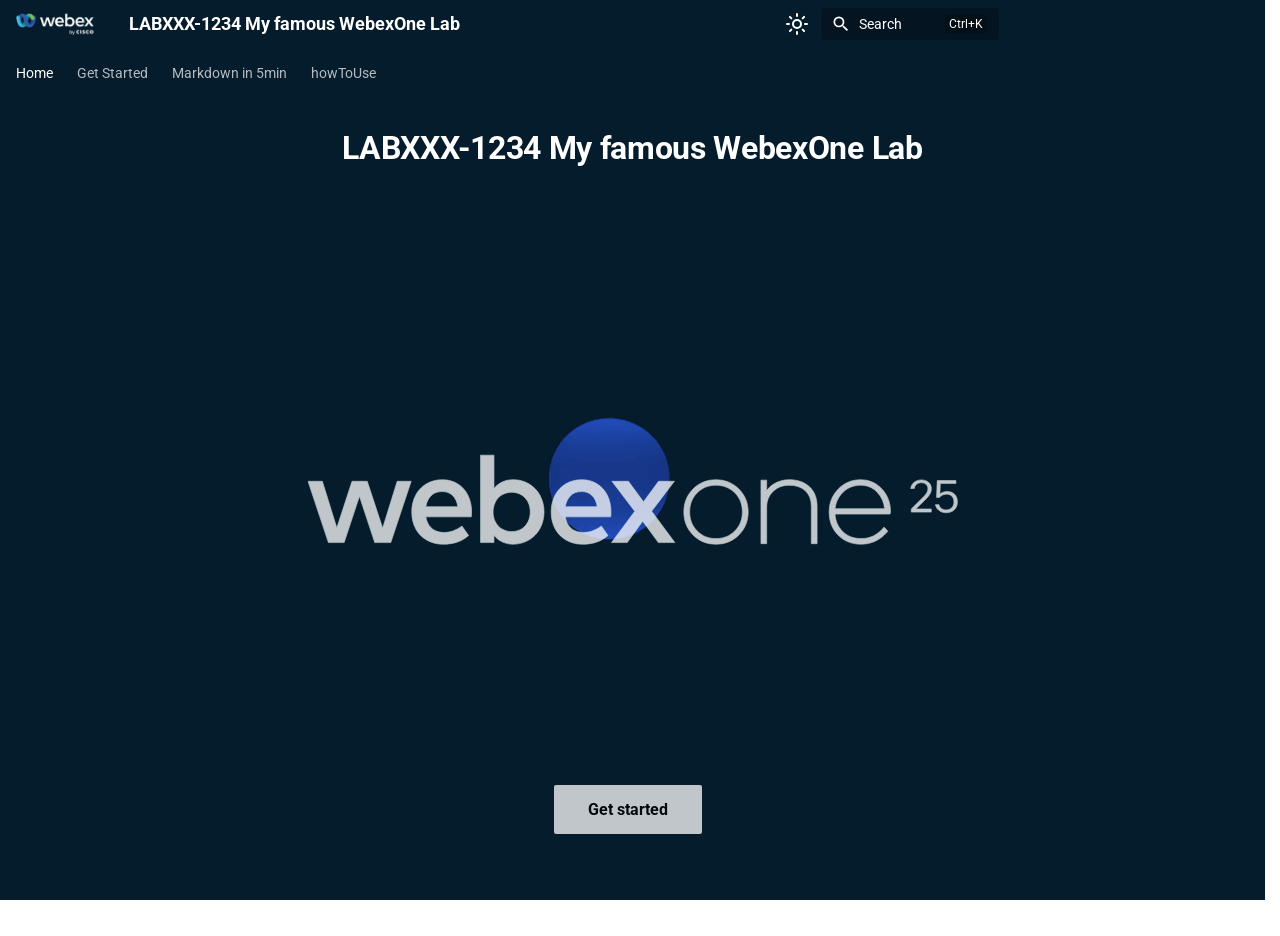
==== commit f0d1808e: "minor updates" ====
--- a/site/index.html
+++ b/site/index.html
@@ -11,7 +11,7 @@
         <meta name="description" content="LABXXX-1234 My famous WebexOne Lab">
       
       
-        <meta name="author" content="<your name here>">
+        <meta name="author" content="your name here">
       
       
       
@@ -213,7 +213,7 @@
       <a href="./intro/" class="md-tabs__link">
         
   
-  Getting Started
+  Get Started
 
       </a>
     </li>
@@ -243,24 +243,14 @@
   
     
     
-      
-  
-  
-  
-  
-    
-    
       <li class="md-tabs__item">
-        <a href="./howToUse/initialSetup/" class="md-tabs__link">
+        <a href="./howToUse/admonition/" class="md-tabs__link">
           
   
-  How To Use This Guide
+  howToUse
 
         </a>
       </li>
-    
-  
-
     
   
 
@@ -724,7 +714,7 @@
                         document.write(descr)
                     </script>
                 </p> -->
-                <div id="six" class="hold"><a href="overview/" title="Getting Started"
+                <div id="six" class="hold"><a href="overview/" title="Get Started"
                         class="md-button md-button--primary">
                         Get started
                     </a></div>
@@ -813,7 +803,7 @@
   <span class="md-ellipsis">
     
   
-    Getting Started
+    Get Started
   
 
     
@@ -868,6 +858,14 @@
       
         
       
+        
+      
+        
+      
+        
+      
+        
+      
     
     
     
@@ -891,7 +889,7 @@
   <span class="md-ellipsis">
     
   
-    How To Use This Guide
+    howToUse
   
 
     
@@ -907,7 +905,7 @@
             <span class="md-nav__icon md-icon"></span>
             
   
-    How To Use This Guide
+    howToUse
   
 
           </label>
@@ -919,39 +917,15 @@
   
   
   
-    
-    
-      
-        
-      
-        
-      
-        
-      
-    
-    
-    
-      
-      
-    
-    
-    <li class="md-nav__item md-nav__item--nested">
-      
-        
-        
-          
-        
-        <input class="md-nav__toggle md-toggle md-toggle--indeterminate" type="checkbox" id="__nav_4_1" >
-        
-          
-          <label class="md-nav__link" for="__nav_4_1" id="__nav_4_1_label" tabindex="0">
-            
+    <li class="md-nav__item">
+      <a href="./howToUse/admonition/" class="md-nav__link">
+        
   
   
   <span class="md-ellipsis">
     
   
-    Setting up and using the tool
+    Admonition
   
 
     
@@ -959,19 +933,39 @@
   
   
 
-            <span class="md-nav__icon md-icon"></span>
-          </label>
-        
-        <nav class="md-nav" data-md-level="2" aria-labelledby="__nav_4_1_label" aria-expanded="false">
-          <label class="md-nav__title" for="__nav_4_1">
-            <span class="md-nav__icon md-icon"></span>
-            
-  
-    Setting up and using the tool
-  
-
-          </label>
-          <ul class="md-nav__list" data-md-scrollfix>
+      </a>
+    </li>
+  
+
+              
+            
+              
+                
+  
+  
+  
+  
+    <li class="md-nav__item">
+      <a href="./howToUse/customFeatures/" class="md-nav__link">
+        
+  
+  
+  <span class="md-ellipsis">
+    
+  
+    customFeatures
+  
+
+    
+  </span>
+  
+  
+
+      </a>
+    </li>
+  
+
+              
             
               
                 
@@ -1036,6 +1030,34 @@
   
   
     <li class="md-nav__item">
+      <a href="./howToUse/references/" class="md-nav__link">
+        
+  
+  
+  <span class="md-ellipsis">
+    
+  
+    References
+  
+
+    
+  </span>
+  
+  
+
+      </a>
+    </li>
+  
+
+              
+            
+              
+                
+  
+  
+  
+  
+    <li class="md-nav__item">
       <a href="./howToUse/syncChanges/" class="md-nav__link">
         
   
@@ -1043,7 +1065,7 @@
   <span class="md-ellipsis">
     
   
-    Publishing your changes
+    Publishing Your Changes
   
 
     
@@ -1052,166 +1074,6 @@
   
 
       </a>
-    </li>
-  
-
-              
-            
-          </ul>
-        </nav>
-      
-    </li>
-  
-
-              
-            
-              
-                
-  
-  
-  
-  
-    
-    
-      
-        
-      
-        
-      
-        
-      
-    
-    
-    
-      
-      
-    
-    
-    <li class="md-nav__item md-nav__item--nested">
-      
-        
-        
-          
-        
-        <input class="md-nav__toggle md-toggle md-toggle--indeterminate" type="checkbox" id="__nav_4_2" >
-        
-          
-          <label class="md-nav__link" for="__nav_4_2" id="__nav_4_2_label" tabindex="0">
-            
-  
-  
-  <span class="md-ellipsis">
-    
-  
-    Styling and Advanced Features
-  
-
-    
-  </span>
-  
-  
-
-            <span class="md-nav__icon md-icon"></span>
-          </label>
-        
-        <nav class="md-nav" data-md-level="2" aria-labelledby="__nav_4_2_label" aria-expanded="false">
-          <label class="md-nav__title" for="__nav_4_2">
-            <span class="md-nav__icon md-icon"></span>
-            
-  
-    Styling and Advanced Features
-  
-
-          </label>
-          <ul class="md-nav__list" data-md-scrollfix>
-            
-              
-                
-  
-  
-  
-  
-    <li class="md-nav__item">
-      <a href="./howToUse/references/" class="md-nav__link">
-        
-  
-  
-  <span class="md-ellipsis">
-    
-  
-    Markdown and Other References
-  
-
-    
-  </span>
-  
-  
-
-      </a>
-    </li>
-  
-
-              
-            
-              
-                
-  
-  
-  
-  
-    <li class="md-nav__item">
-      <a href="./howToUse/customFeatures/" class="md-nav__link">
-        
-  
-  
-  <span class="md-ellipsis">
-    
-  
-    Custom Features
-  
-
-    
-  </span>
-  
-  
-
-      </a>
-    </li>
-  
-
-              
-            
-              
-                
-  
-  
-  
-  
-    <li class="md-nav__item">
-      <a href="./howToUse/admonition/" class="md-nav__link">
-        
-  
-  
-  <span class="md-ellipsis">
-    
-  
-    Custom Admonitions
-  
-
-    
-  </span>
-  
-  
-
-      </a>
-    </li>
-  
-
-              
-            
-          </ul>
-        </nav>
-      
     </li>
   
 
